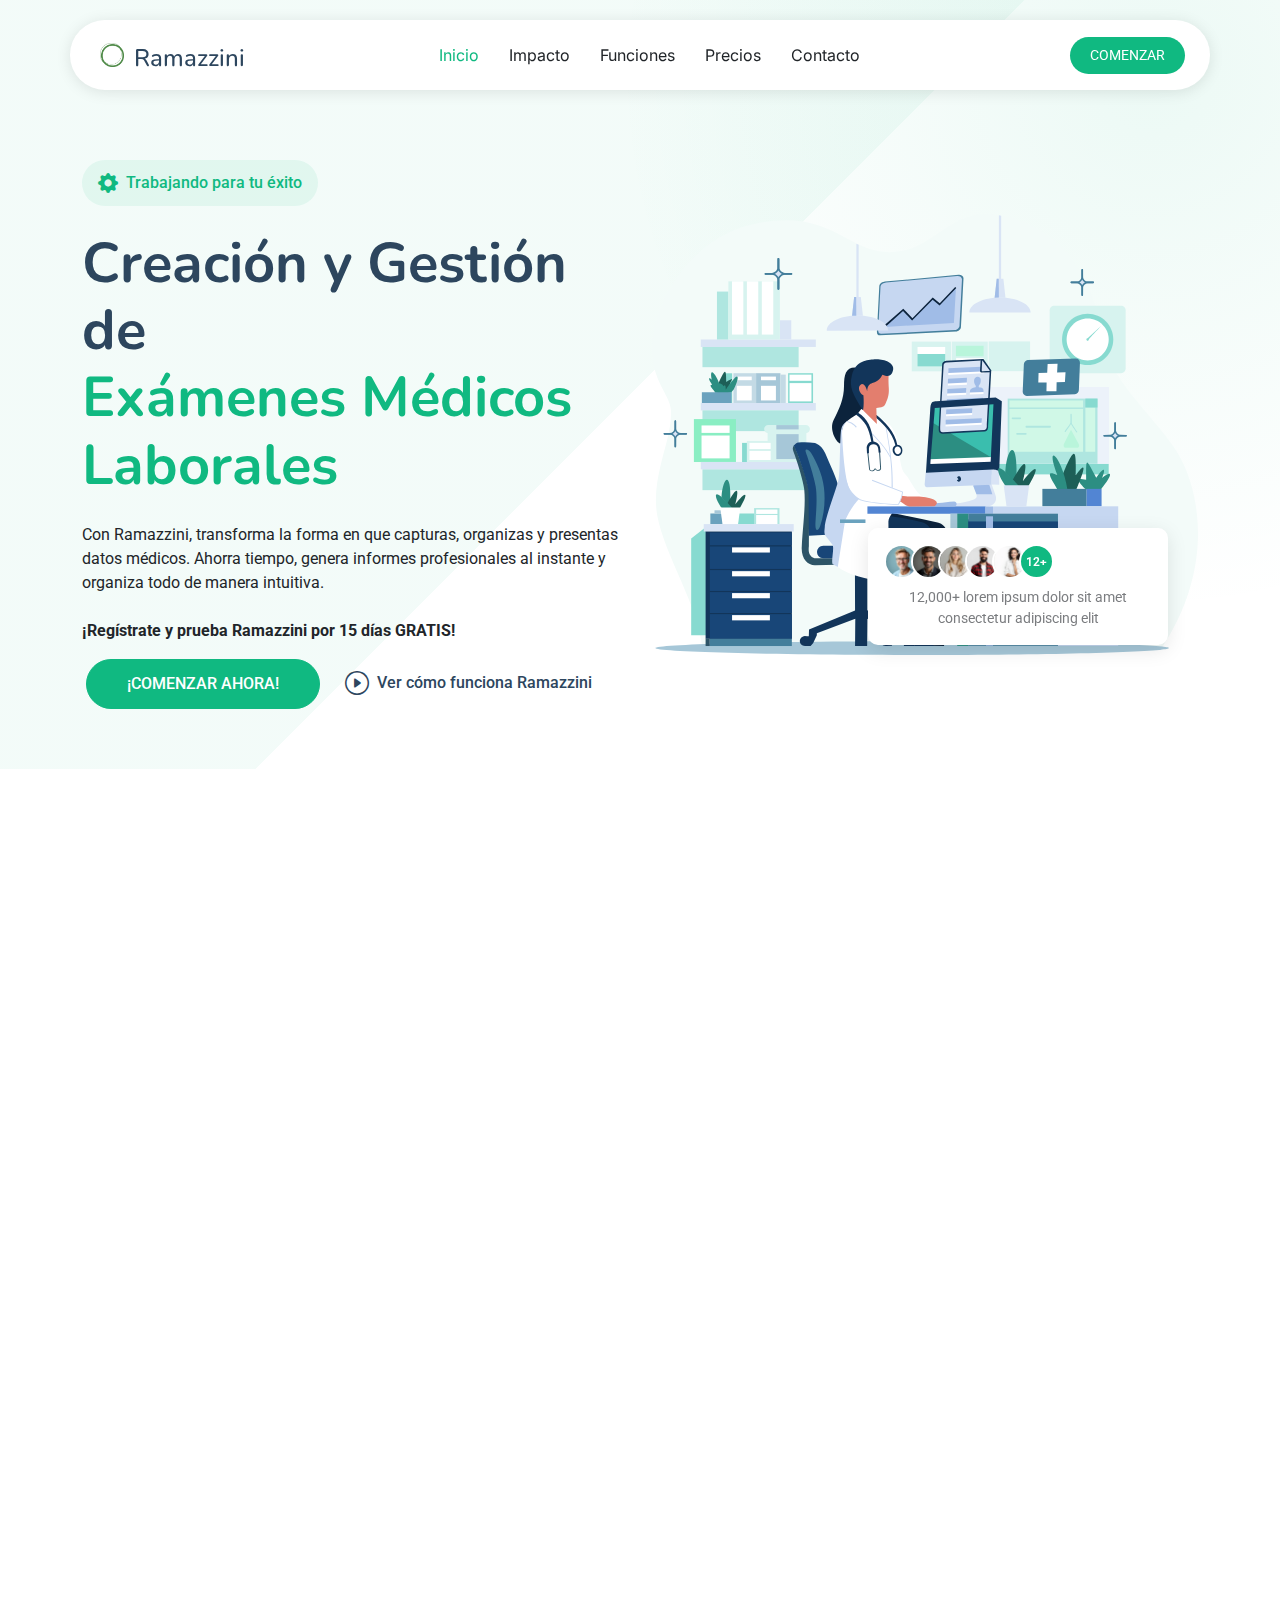
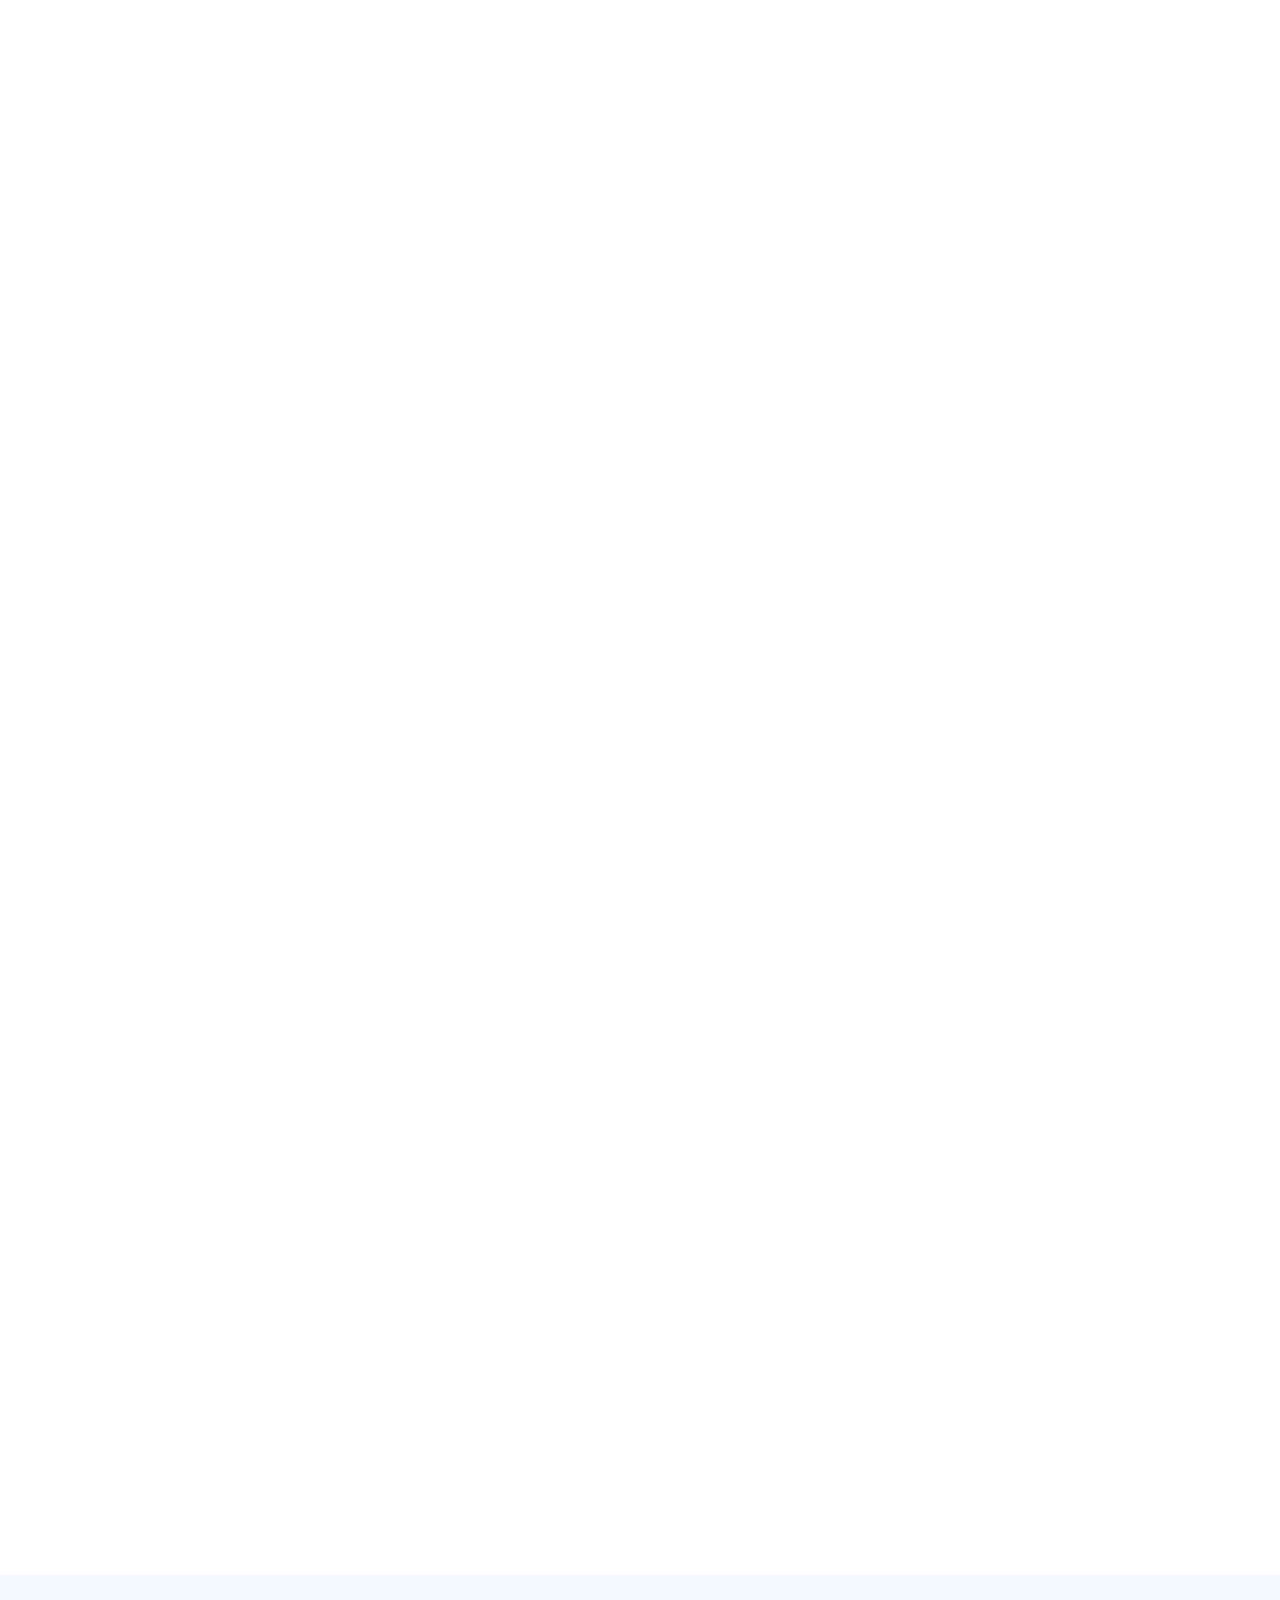
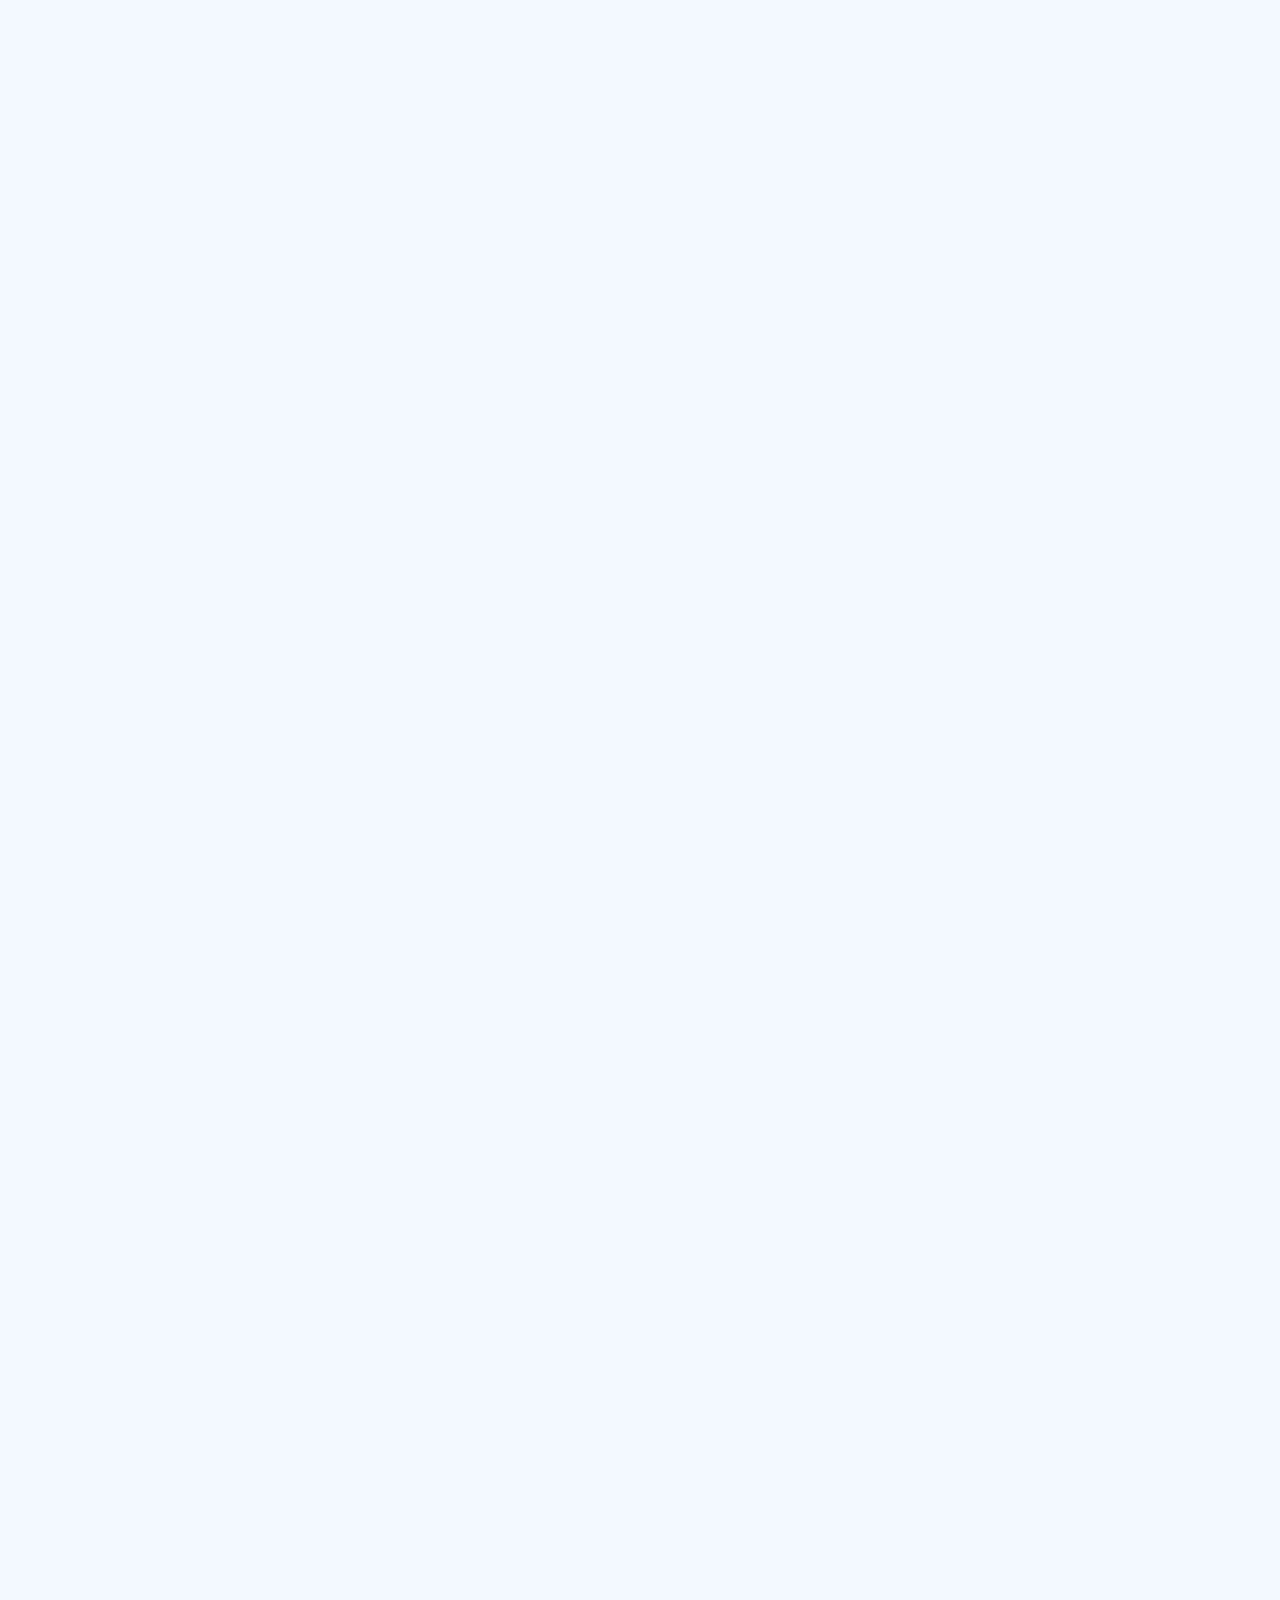
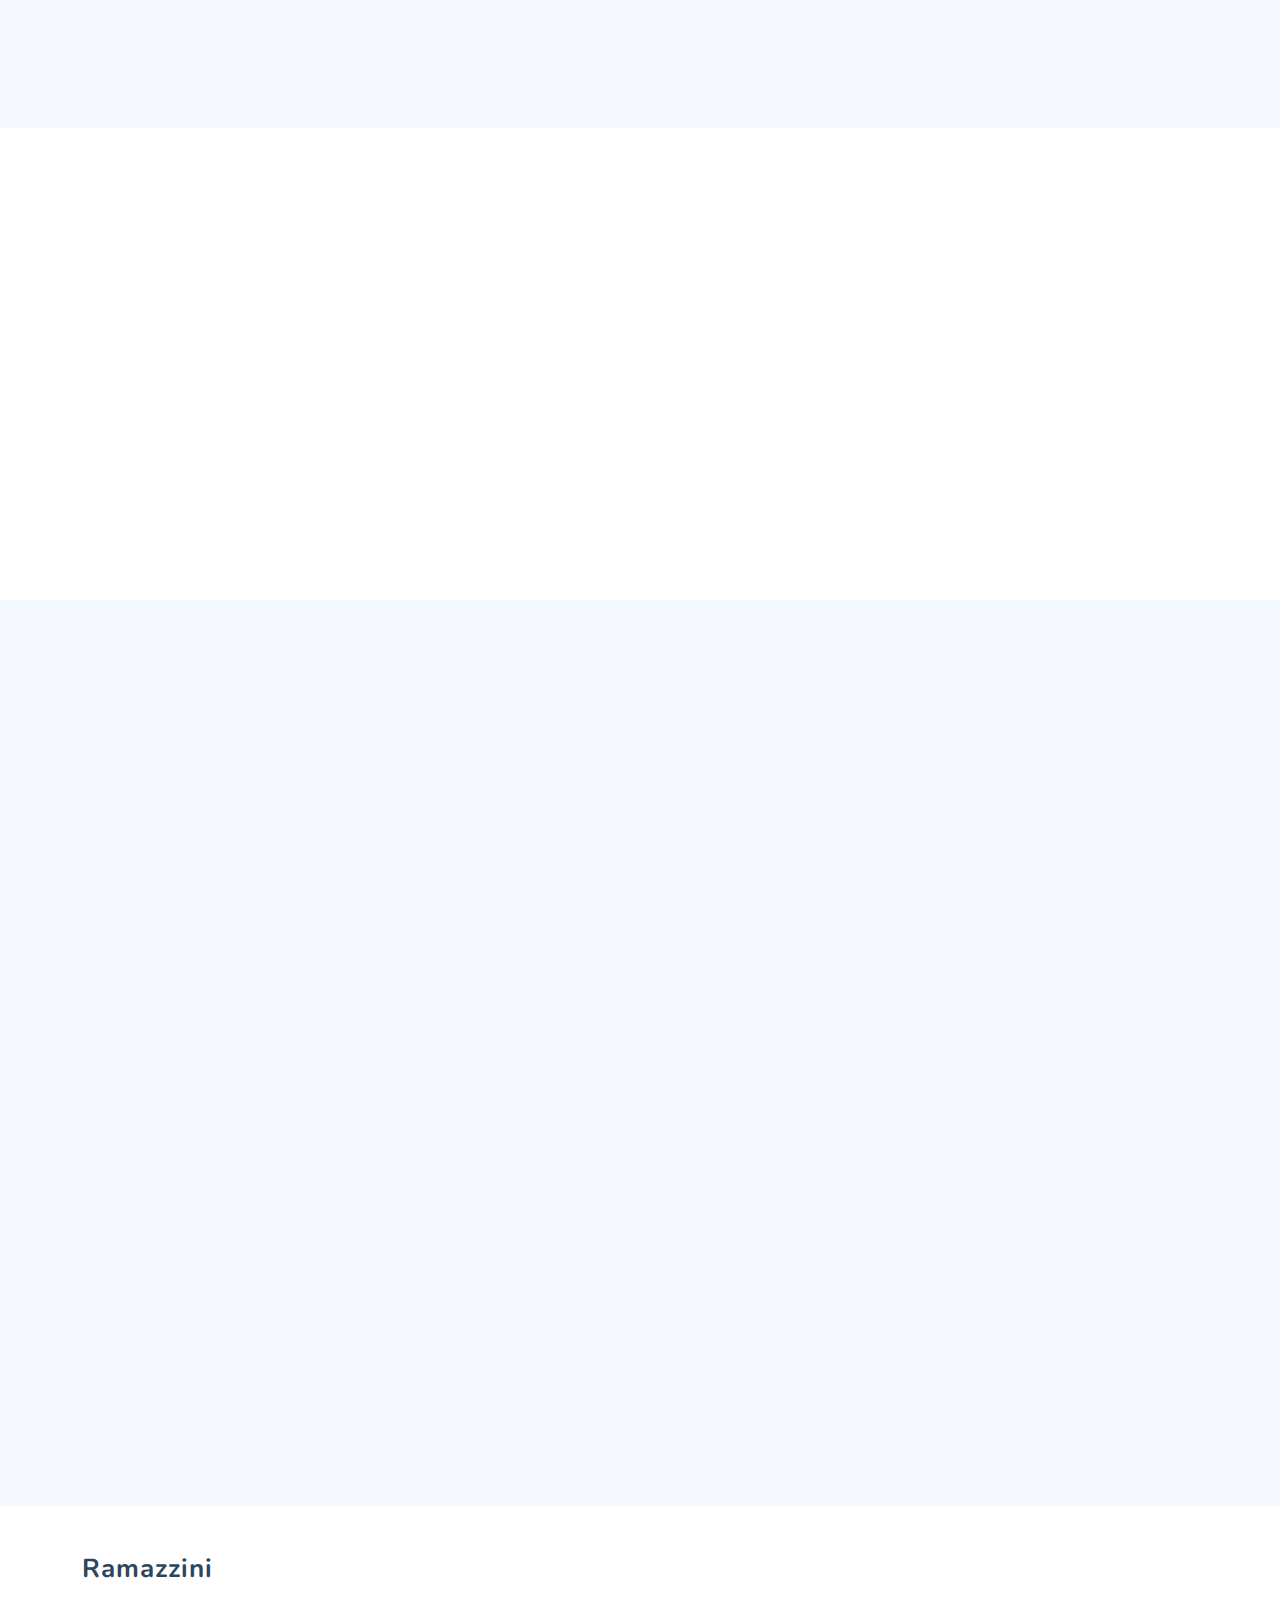
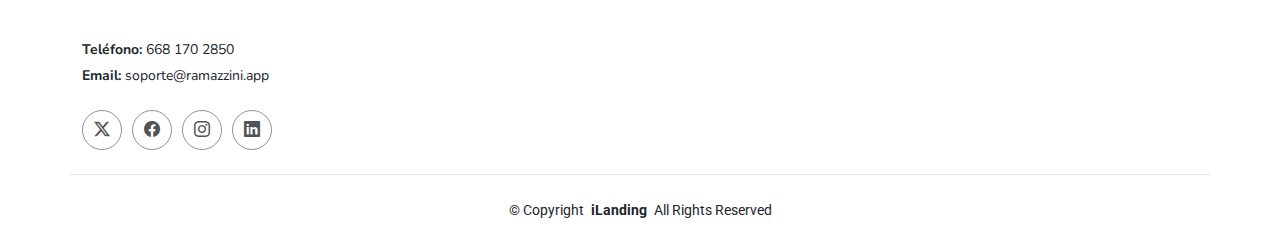
==== index.html @ 3c17d9f5 "Se agrega la cuarta imagen" ====
<!DOCTYPE html>
<html lang="en">

<head>
  <meta charset="utf-8">
  <meta content="width=device-width, initial-scale=1.0" name="viewport">
  <title>Ramazzini - Salud y Trabajo</title>
  <meta name="description" content="">
  <meta name="keywords" content="">

  <!-- Favicons -->
  <link href="assets/img/RamazziniBrand.ico" rel="icon">
  <link href="assets/img/apple-touch-icon.png" rel="apple-touch-icon">

  <!-- Fonts -->
  <link href="https://fonts.googleapis.com" rel="preconnect">
  <link href="https://fonts.gstatic.com" rel="preconnect" crossorigin>
  <link href="https://fonts.googleapis.com/css2?family=Roboto:ital,wght@0,100;0,300;0,400;0,500;0,700;0,900;1,100;1,300;1,400;1,500;1,700;1,900&family=Inter:wght@100;200;300;400;500;600;700;800;900&family=Nunito:ital,wght@0,200;0,300;0,400;0,500;0,600;0,700;0,800;0,900;1,200;1,300;1,400;1,500;1,600;1,700;1,800;1,900&display=swap" rel="stylesheet">

  <!-- Vendor CSS Files -->
  <link href="assets/vendor/bootstrap/css/bootstrap.min.css" rel="stylesheet">
  <link href="assets/vendor/bootstrap-icons/bootstrap-icons.css" rel="stylesheet">
  <link href="assets/vendor/aos/aos.css" rel="stylesheet">
  <link href="assets/vendor/glightbox/css/glightbox.min.css" rel="stylesheet">
  <link href="assets/vendor/swiper/swiper-bundle.min.css" rel="stylesheet">

  <!-- Main CSS File -->
  <link href="assets/css/main.css" rel="stylesheet">

  <!-- =======================================================
  * Template Name: iLanding
  * Template URL: https://bootstrapmade.com/ilanding-bootstrap-landing-page-template/
  * Updated: Nov 12 2024 with Bootstrap v5.3.3
  * Author: BootstrapMade.com
  * License: https://bootstrapmade.com/license/
  ======================================================== -->
</head>

<body class="index-page">

  <header id="header" class="header d-flex align-items-center fixed-top">
    <div class="header-container container-fluid container-xl position-relative d-flex align-items-center justify-content-between">

      <a href="index.html" class="logo d-flex align-items-center me-auto me-xl-0">
        <!-- Uncomment the line below if you also wish to use an image logo -->
        <img src="assets/img/RamazziniBrand.png" alt="Ramazzini Logo" style="width: 1.5rem;">
        <h1 class="sitename" style="margin: 0.4rem 0 0 0.1rem;">Ramazzini</h1>
      </a>

      <nav id="navmenu" class="navmenu">
        <ul>
          <li><a href="#hero" class="active">Inicio</a></li>
          <li><a href="#about">Impacto</a></li>
          <li><a href="#features">Funciones</a></li>
          <!-- <li><a href="#services">Servicios</a></li> -->
          <li><a href="#pricing">Precios</a></li>
          <!-- <li class="dropdown"><a href="#"><span>Dropdown</span> <i class="bi bi-chevron-down toggle-dropdown"></i></a>
            <ul>
              <li><a href="#">Dropdown 1</a></li>
              <li class="dropdown"><a href="#"><span>Deep Dropdown</span> <i class="bi bi-chevron-down toggle-dropdown"></i></a>
                <ul>
                  <li><a href="#">Deep Dropdown 1</a></li>
                  <li><a href="#">Deep Dropdown 2</a></li>
                  <li><a href="#">Deep Dropdown 3</a></li>
                  <li><a href="#">Deep Dropdown 4</a></li>
                  <li><a href="#">Deep Dropdown 5</a></li>
                </ul>
              </li>
              <li><a href="#">Dropdown 2</a></li>
              <li><a href="#">Dropdown 3</a></li>
              <li><a href="#">Dropdown 4</a></li>
            </ul>
          </li> -->
          <li><a href="#contact">Contacto</a></li>
        </ul>
        <i class="mobile-nav-toggle d-xl-none bi bi-list"></i>
      </nav>

      <a class="btn-getstarted" href="https://ramazzini.app">COMENZAR</a> <!-- Agregar /auth/onboarding -->

    </div>
  </header>

  <main class="main">

    <!-- Hero Section -->
    <section id="hero" class="hero section">

      <div class="container" data-aos="fade-up" data-aos-delay="100">

        <div class="row align-items-center">
          <div class="col-lg-6">
            <div class="hero-content" data-aos="fade-up" data-aos-delay="200">
              <div class="company-badge mb-4">
                <i class="bi bi-gear-fill me-2"></i>
                Trabajando para tu éxito
              </div>

              <h1 class="mb-4">
                Creación y Gestión de <br>
                <span class="accent-text">Exámenes Médicos Laborales</span> <br>
              </h1>

              <p class="mb-4 mb-md-4">
                Con Ramazzini, transforma la forma en que capturas, organizas y presentas datos médicos. Ahorra tiempo, genera informes profesionales al instante y organiza todo de manera intuitiva.
              </p>

              <p class="mb-4 mb-md-3">
                <strong>¡Regístrate y prueba Ramazzini por 15 días GRATIS!</strong>
              </p>

              <div class="hero-buttons">
                <a href="https://ramazzini.app" class="btn btn-primary me-0 me-sm-2 mx-1">¡COMENZAR AHORA!</a>
                <a href="https://www.youtube.com/watch?v=Y7f98aduVJ8" class="btn btn-link mt-2 mt-sm-0 glightbox">
                  <i class="bi bi-play-circle me-1"></i>
                  Ver cómo funciona Ramazzini
                </a>
              </div>
            </div>
          </div>

          <div class="col-lg-6">
            <div class="hero-image" data-aos="zoom-out" data-aos-delay="300">
              <img src="assets/img/doctora.svg" alt="Hero Image" class="img-fluid">

              <div class="customers-badge">
                <div class="customer-avatars">
                  <img src="assets/img/avatar-1.webp" alt="Customer 1" class="avatar">
                  <img src="assets/img/avatar-2.webp" alt="Customer 2" class="avatar">
                  <img src="assets/img/avatar-3.webp" alt="Customer 3" class="avatar">
                  <img src="assets/img/avatar-4.webp" alt="Customer 4" class="avatar">
                  <img src="assets/img/avatar-5.webp" alt="Customer 5" class="avatar">
                  <span class="avatar more">12+</span>
                </div>
                <p class="mb-0 mt-2">12,000+ lorem ipsum dolor sit amet consectetur adipiscing elit</p>
              </div>
            </div>
          </div>
        </div>

        <!--
        <div class="row stats-row gy-4 mt-5" data-aos="fade-up" data-aos-delay="500">
          <div class="col-lg-3 col-md-6">
            <div class="stat-item">
              <div class="stat-icon">
                <i class="bi bi-trophy"></i>
              </div>
              <div class="stat-content">
                <h4>3x Won Awards</h4>
                <p class="mb-0">Vestibulum ante ipsum</p>
              </div>
            </div>
          </div>
          <div class="col-lg-3 col-md-6">
            <div class="stat-item">
              <div class="stat-icon">
                <i class="bi bi-briefcase"></i>
              </div>
              <div class="stat-content">
                <h4>6.5k Faucibus</h4>
                <p class="mb-0">Nullam quis ante</p>
              </div>
            </div>
          </div>
          <div class="col-lg-3 col-md-6">
            <div class="stat-item">
              <div class="stat-icon">
                <i class="bi bi-graph-up"></i>
              </div>
              <div class="stat-content">
                <h4>80k Mauris</h4>
                <p class="mb-0">Etiam sit amet orci</p>
              </div>
            </div>
          </div>
          <div class="col-lg-3 col-md-6">
            <div class="stat-item">
              <div class="stat-icon">
                <i class="bi bi-award"></i>
              </div>
              <div class="stat-content">
                <h4>6x Phasellus</h4>
                <p class="mb-0">Vestibulum ante ipsum</p>
              </div>
            </div>
          </div>
        </div>
      -->
      </div>

    </section><!-- /Hero Section -->

    <!-- About Section -->
    <section id="about" class="about section">

      <div class="container" data-aos="fade-up" data-aos-delay="100">

        <div class="row gy-4 align-items-center justify-content-between">

          <div class="col-xl-5" data-aos="fade-up" data-aos-delay="200">
            <span class="about-meta">IMPACTO</span>
            <h2 class="about-title">Mejora tu impacto en la empresa</h2>
            <p class="about-description">Ramazzini está diseñado específicamente para médicos ocupacionales como tú. Te ayudamos a optimizar tu tiempo, mejorar tu organización y ofrecer informes impecables que las empresas valorarán.</p>

            <div class="row feature-list-wrapper">
              <div class="col-md-6">
                <ul class="feature-list">
                  <li><i class="bi bi-check-circle-fill"></i> Digitaliza procesos médicos fácilmente</li>
                  <li><i class="bi bi-check-circle-fill"></i> Ofrece informes médicos claros y profesionales</li>
                  <li><i class="bi bi-check-circle-fill"></i> Organiza expedientes médicos en un solo lugar</li>
                </ul>
              </div>
              <div class="col-md-6">
                <ul class="feature-list">
                  <li><i class="bi bi-check-circle-fill"></i> Ahorra tiempo en tareas administrativas</li>
                  <li><i class="bi bi-check-circle-fill"></i> Mejora la precisión y confianza en tu trabajo</li>
                  <li><i class="bi bi-check-circle-fill"></i> Destácate como un aliado escencial para las empresas</li>
                </ul>
              </div>
            </div>

            <div class="info-wrapper">
              <div class="row gy-4">
                <div class="col-lg-5">
                  <div class="profile d-flex align-items-center gap-3">
                    <img src="assets/img/avatar-1.webp" alt="CEO Profile" class="profile-image">
                    <div>
                      <h4 class="profile-name">Edgar Coronel</h4>
                      <p class="profile-position">Desarrollador</p>
                    </div>
                  </div>
                </div>
                <div class="col-lg-7">
                  <div class="contact-info d-flex align-items-center gap-2">
                    <i class="bi bi-telephone-fill"></i>
                    <div>
                      <p class="contact-label">Comunícate</p>
                      <p class="contact-number">668 170 2850</p>
                    </div>
                  </div>
                </div>
              </div>
            </div>
          </div>

          <div class="col-xl-6" data-aos="fade-up" data-aos-delay="300">
            <div class="image-wrapper">
              <div class="images position-relative" data-aos="zoom-out" data-aos-delay="400">
                <img src="assets/img/doctor-tecleando.png" alt="doctor-tecleando" class="img-fluid main-image rounded-4">
                <img src="assets/img/mujer-cubrebocas.webp" alt="mujer-cubrebocas" class="img-fluid small-image rounded-4">
              </div>
              <div class="experience-badge floating">
                <h3>2000+ <span>Trabajadores</span></h3>
                <p>gestionados con Ramazzini en 2024</p>
              </div>
            </div>
          </div>
        </div>

      </div>

    </section><!-- /About Section -->

    <!-- Features Section -->
    <section id="features" class="features section">

      <!-- Section Title -->
      <div class="container section-title" data-aos="fade-up">
        <h2>Funciones</h2>
        <p>Todo lo que necesitas para agilizar y profesionalizar la gestión de informes médicos</p>
      </div><!-- End Section Title -->

      <div class="container">

        <div class="d-flex justify-content-center">

          <ul class="nav nav-tabs" data-aos="fade-up" data-aos-delay="100">

            <li class="nav-item">
              <a class="nav-link active show" data-bs-toggle="tab" data-bs-target="#features-tab-1">
                <h4>Captura</h4>
              </a>
            </li><!-- End tab nav item -->

            <li class="nav-item">
              <a class="nav-link" data-bs-toggle="tab" data-bs-target="#features-tab-2">
                <h4>Organización</h4>
              </a><!-- End tab nav item -->

            </li>
            <li class="nav-item">
              <a class="nav-link" data-bs-toggle="tab" data-bs-target="#features-tab-3">
                <h4>Informes</h4>
              </a>
            </li><!-- End tab nav item -->

            </li>
            <li class="nav-item">
              <a class="nav-link" data-bs-toggle="tab" data-bs-target="#features-tab-4">
                <h4>Estadísticas</h4>
              </a>
            </li><!-- End tab nav item -->

          </ul>

        </div>

        <div class="tab-content" data-aos="fade-up" data-aos-delay="200">

          <div class="tab-pane fade active show" id="features-tab-1">
            <div class="row">
              <div class="col-lg-6 order-2 order-lg-1 mt-3 mt-lg-0 d-flex flex-column justify-content-center">
                <h3>Automatiza y asegura datos precisos</h3>
                <p class="fst-italic">
                  Transforma tus evaluaciones médicas con formularios inteligentes que se adaptan a tus necesidades, guiándote paso a paso y procesando información en tiempo real para garantizar precisión y eficiencia en cada registro.
                </p>
                <ul>
                  <li><i class="bi bi-check2-all"></i> <span>Formularios progresivos e inteligentes que calculan y clasifican indicadores clave.</span></li>
                  <li><i class="bi bi-check2-all"></i> <span>Construcción automatizada de campos clave basada en datos recopilados previamente.</span></li>
                  <li><i class="bi bi-check2-all"></i> <span>Sugerencias y guías contextuales para redactar conclusiones médicas claras y profesionales.</span></li>
                  <li><i class="bi bi-check2-all"></i> <span>Reducción de errores y omisiones en la captura de datos.</span></li>
                  <li><i class="bi bi-check2-all"></i> <span>Optimización del tiempo en el registro de información médica.</span></li>
                </ul>
              </div>
              <div class="col-lg-6 order-1 order-lg-2 text-center">
                <img src="assets/img/captura.svg" alt="" class="img-fluid" style="max-width: 500px;">
              </div>
            </div>
          </div><!-- End tab content item -->

          <div class="tab-pane fade" id="features-tab-2">
            <div class="row">
              <div class="col-lg-6 order-2 order-lg-1 mt-3 mt-lg-0 d-flex flex-column justify-content-center">
                <h3>Encuentra todo cuando lo necesites</h3>
                <p class="fst-italic">
                  Simplifica la administración de documentos con un sistema diseñado para mantener todo en orden. Organiza y estructura los expedientes médicos por empresa, centro de trabajo, trabajador y año, todo en un solo lugar.
                </p>
                <ul>
                  <li><i class="bi bi-check2-all"></i> <span>Mantén todos tus documentos organizados y accesibles con una estructura clara.</span></li>
                  <li><i class="bi bi-check2-all"></i> <span>Ahorra tiempo importando trabajadores desde archivos Excel de forma rápida y sencilla.</span></li>
                  <li><i class="bi bi-check2-all"></i> <span>Agrupa automáticamente documentos por año en cada expediente para una mayor precisión.</span></li>
                  <li><i class="bi bi-check2-all"></i> <span>Incorpora documentos externos al expediente médico sin complicaciones.</span></li>
                  <li><i class="bi bi-check2-all"></i> <span>Disfruta de una navegación intuitiva que te permite localizar archivos en segundos.</span></li>
                </ul>
              </div>
              <div class="col-lg-6 order-1 order-lg-2 text-center">
                <img src="assets/img/organizacion.svg" alt="" class="img-fluid" style="max-width: 500px; margin-top: 50px;">
              </div>
            </div>
          </div><!-- End tab content item -->

          <div class="tab-pane fade" id="features-tab-3">
            <div class="row">
              <div class="col-lg-6 order-2 order-lg-1 mt-3 mt-lg-0 d-flex flex-column justify-content-center">
                <h3>Crea informes médicos en segundos</h3>
                <p class="fst-italic">
                  Genera informes en PDF personalizables con datos médicos precisos y tu información profesional. Combina, edita y previsualiza documentos con facilidad, todo al instante.
                </p>
                <ul>
                  <li><i class="bi bi-check2-all"></i> <span>Crea informes personalizados automáticamente, incluyendo logotipos y pies de página.</span></li>
                  <li><i class="bi bi-check2-all"></i> <span>Combina múltiples documentos en un solo archivo.</span></li>
                  <li><i class="bi bi-check2-all"></i> <span>Previsualiza y edita los informes rápidamente antes de descargarlos.</span></li>
                  <li><i class="bi bi-check2-all"></i> <span>Descarga de informes listos para entregar o compartir.</span></li>
                </ul>
              </div>
              <div class="col-lg-6 order-1 order-lg-2 text-center">
                <img src="assets/img/informes.svg" alt="" class="img-fluid" style="max-width: 500px;">
              </div>
            </div>
          </div><!-- End tab content item -->

          <div class="tab-pane fade" id="features-tab-4">
            <div class="row">
              <div class="col-lg-6 order-2 order-lg-1 mt-3 mt-lg-0 d-flex flex-column justify-content-center">
                <h3>Convierte datos en decisiones estratégicas</h3>
                <p class="fst-italic">
                  Obtén visibilidad sobre los hallazgos médicos con herramientas que transforman datos en gráficos y tablas sencillas. Identifica grupos de riesgo, realiza seguimientos detallados y utiliza estos insights para impulsar la salud laboral estratégicamente.
                </p>
                <ul>
                  <li><i class="bi bi-check2-all"></i> <span>Filtrado avanzado para identificar grupos de riesgo específicos.</span></li>
                  <li><i class="bi bi-check2-all"></i> <span>Generación de gráficos y tablas claras para análisis inmediato.</span></li>
                  <li><i class="bi bi-check2-all"></i> <span>Creación de informes profesionales para presentar hallazgos de manera efectiva.</span></li>
                </ul>
              </div>
              <div class="col-lg-6 order-1 order-lg-2 text-center">
                <img src="assets/img/estadisticas.svg" alt="" class="img-fluid" style="max-width: 500px;">
              </div>
            </div>
          </div><!-- End tab content item -->

        </div>

      </div>

    </section><!-- /Features Section -->

    <!-- Features Cards Section -->
    <section id="features-cards" class="features-cards section">

      <div class="container">

        <div class="row gy-4">

          <div class="col-xl-3 col-md-6" data-aos="zoom-in" data-aos-delay="100">
            <div class="feature-box orange">
              <i class="bi bi-award"></i>
              <h4>Captura dinámica</h4>
              <p>Recopila datos médicos con precisión mediante formularios que procesan la información en tiempo real</p>
            </div>
          </div><!-- End Feature Borx-->

          <div class="col-xl-3 col-md-6" data-aos="zoom-in" data-aos-delay="200">
            <div class="feature-box blue">
              <i class="bi bi-patch-check"></i>
              <h4>Organización Inteligente</h4>
              <p>Gestiona y encuentra documentos médicos con estructura clara y navegación intuitiva</p>
            </div>
          </div><!-- End Feature Borx-->

          <div class="col-xl-3 col-md-6" data-aos="zoom-in" data-aos-delay="300">
            <div class="feature-box green">
              <i class="bi bi-sunrise"></i>
              <h4>Informes Personalizables</h4>
              <p>Crea informes PDF personalizados y profesionales en segundos</p>
            </div>
          </div><!-- End Feature Borx-->

          <div class="col-xl-3 col-md-6" data-aos="zoom-in" data-aos-delay="400">
            <div class="feature-box red">
              <i class="bi bi-shield-check"></i>
              <h4>Estadísticas claras</h4>
              <p>Transforma datos médicos en gráficos e informes estratégicos</p>
            </div>
          </div><!-- End Feature Borx-->

        </div>

      </div>

    </section><!-- /Features Cards Section -->

    <!-- Features 2 Section -->
    <!-- <section id="features-2" class="features-2 section">

      <div class="container" data-aos="fade-up" data-aos-delay="100">

        <div class="row align-items-center">

          <div class="col-lg-4">

            <div class="feature-item text-end mb-5" data-aos="fade-right" data-aos-delay="200">
              <div class="d-flex align-items-center justify-content-end gap-4">
                <div class="feature-content">
                  <h3>Use On Any Device</h3>
                  <p>Vestibulum ante ipsum primis in faucibus orci luctus et ultrices posuere cubilia Curae; In ac dui quis mi consectetuer lacinia.</p>
                </div>
                <div class="feature-icon flex-shrink-0">
                  <i class="bi bi-display"></i>
                </div>
              </div>
            </div>

            <div class="feature-item text-end mb-5" data-aos="fade-right" data-aos-delay="300">
              <div class="d-flex align-items-center justify-content-end gap-4">
                <div class="feature-content">
                  <h3>Feather Icons</h3>
                  <p>Phasellus ullamcorper ipsum rutrum nunc nunc nonummy metus vestibulum volutpat sapien arcu sed augue aliquam erat volutpat.</p>
                </div>
                <div class="feature-icon flex-shrink-0">
                  <i class="bi bi-feather"></i>
                </div>
              </div>
            </div>

            <div class="feature-item text-end" data-aos="fade-right" data-aos-delay="400">
              <div class="d-flex align-items-center justify-content-end gap-4">
                <div class="feature-content">
                  <h3>Retina Ready</h3>
                  <p>Aenean tellus metus bibendum sed posuere ac mattis non nunc vestibulum fringilla purus sit amet fermentum aenean commodo.</p>
                </div>
                <div class="feature-icon flex-shrink-0">
                  <i class="bi bi-eye"></i>
                </div>
              </div>
            </div>

          </div>

          <div class="col-lg-4" data-aos="zoom-in" data-aos-delay="200">
            <div class="phone-mockup text-center">
              <img src="assets/img/phone-app-screen.webp" alt="Phone Mockup" class="img-fluid">
            </div>
          </div>

          <div class="col-lg-4">

            <div class="feature-item mb-5" data-aos="fade-left" data-aos-delay="200">
              <div class="d-flex align-items-center gap-4">
                <div class="feature-icon flex-shrink-0">
                  <i class="bi bi-code-square"></i>
                </div>
                <div class="feature-content">
                  <h3>W3c Valid Code</h3>
                  <p>Donec vitae sapien ut libero venenatis faucibus nullam quis ante etiam sit amet orci eget eros faucibus tincidunt.</p>
                </div>
              </div>
            </div>

            <div class="feature-item mb-5" data-aos="fade-left" data-aos-delay="300">
              <div class="d-flex align-items-center gap-4">
                <div class="feature-icon flex-shrink-0">
                  <i class="bi bi-phone"></i>
                </div>
                <div class="feature-content">
                  <h3>Fully Responsive</h3>
                  <p>Maecenas tempus tellus eget condimentum rhoncus sem quam semper libero sit amet adipiscing sem neque sed ipsum.</p>
                </div>
              </div>
            </div>

            <div class="feature-item" data-aos="fade-left" data-aos-delay="400">
              <div class="d-flex align-items-center gap-4">
                <div class="feature-icon flex-shrink-0">
                  <i class="bi bi-browser-chrome"></i>
                </div>
                <div class="feature-content">
                  <h3>Browser Compatibility</h3>
                  <p>Nullam dictum felis eu pede mollis pretium integer tincidunt cras dapibus vivamus elementum semper nisi aenean vulputate.</p>
                </div>
              </div>
            </div>

          </div>
        </div>

      </div>

    </section> -->
    
    <!-- Call To Action Section -->
    <section id="call-to-action" class="call-to-action section">

      <div class="container" data-aos="fade-up" data-aos-delay="100">

        <div class="row content justify-content-center align-items-center position-relative">
          <div class="col-lg-8 mx-auto text-center">
            <h2 class="display-4 mb-4">Regístrate, es muy fácil</h2>
            <h5 class="mb-4">Crea tu cuenta en segundos y descubre lo fácil que es gestionar tu práctica.</h5>
            <a href="https://ramazzini.app" class="btn btn-cta">¡Comienza ahora tu prueba GRATIS!</a>
          </div>

          <!-- Abstract Background Elements -->
          <div class="shape shape-1">
            <svg viewBox="0 0 200 200" xmlns="http://www.w3.org/2000/svg">
              <path d="M47.1,-57.1C59.9,-45.6,68.5,-28.9,71.4,-10.9C74.2,7.1,71.3,26.3,61.5,41.1C51.7,55.9,35,66.2,16.9,69.2C-1.3,72.2,-21,67.8,-36.9,57.9C-52.8,48,-64.9,32.6,-69.1,15.1C-73.3,-2.4,-69.5,-22,-59.4,-37.1C-49.3,-52.2,-32.8,-62.9,-15.7,-64.9C1.5,-67,34.3,-68.5,47.1,-57.1Z" transform="translate(100 100)"></path>
            </svg>
          </div>

          <div class="shape shape-2">
            <svg viewBox="0 0 200 200" xmlns="http://www.w3.org/2000/svg">
              <path d="M41.3,-49.1C54.4,-39.3,66.6,-27.2,71.1,-12.1C75.6,3,72.4,20.9,63.3,34.4C54.2,47.9,39.2,56.9,23.2,62.3C7.1,67.7,-10,69.4,-24.8,64.1C-39.7,58.8,-52.3,46.5,-60.1,31.5C-67.9,16.4,-70.9,-1.4,-66.3,-16.6C-61.8,-31.8,-49.7,-44.3,-36.3,-54C-22.9,-63.7,-8.2,-70.6,3.6,-75.1C15.4,-79.6,28.2,-58.9,41.3,-49.1Z" transform="translate(100 100)"></path>
            </svg>
          </div>

          <!-- Dot Pattern Groups -->
          <div class="dots dots-1">
            <svg viewBox="0 0 100 100" xmlns="http://www.w3.org/2000/svg">
              <pattern id="dot-pattern" x="0" y="0" width="20" height="20" patternUnits="userSpaceOnUse">
                <circle cx="2" cy="2" r="2" fill="currentColor"></circle>
              </pattern>
              <rect width="100" height="100" fill="url(#dot-pattern)"></rect>
            </svg>
          </div>

          <div class="dots dots-2">
            <svg viewBox="0 0 100 100" xmlns="http://www.w3.org/2000/svg">
              <pattern id="dot-pattern-2" x="0" y="0" width="20" height="20" patternUnits="userSpaceOnUse">
                <circle cx="2" cy="2" r="2" fill="currentColor"></circle>
              </pattern>
              <rect width="100" height="100" fill="url(#dot-pattern-2)"></rect>
            </svg>
          </div>

          <div class="shape shape-3">
            <svg viewBox="0 0 200 200" xmlns="http://www.w3.org/2000/svg">
              <path d="M43.3,-57.1C57.4,-46.5,71.1,-32.6,75.3,-16.2C79.5,0.2,74.2,19.1,65.1,35.3C56,51.5,43.1,65,27.4,71.7C11.7,78.4,-6.8,78.3,-23.9,72.4C-41,66.5,-56.7,54.8,-65.4,39.2C-74.1,23.6,-75.8,4,-71.7,-13.2C-67.6,-30.4,-57.7,-45.2,-44.3,-56.1C-30.9,-67,-15.5,-74,0.7,-74.9C16.8,-75.8,33.7,-70.7,43.3,-57.1Z" transform="translate(100 100)"></path>
            </svg>
          </div>
        </div>

      </div>

    </section><!-- /Call To Action Section -->

    <!-- Clients Section 
    <section id="clients" class="clients section">

      <div class="container" data-aos="fade-up" data-aos-delay="100">

        <div class="swiper init-swiper">
          <script type="application/json" class="swiper-config">
            {
              "loop": true,
              "speed": 600,
              "autoplay": {
                "delay": 5000
              },
              "slidesPerView": "auto",
              "pagination": {
                "el": ".swiper-pagination",
                "type": "bullets",
                "clickable": true
              },
              "breakpoints": {
                "320": {
                  "slidesPerView": 2,
                  "spaceBetween": 40
                },
                "480": {
                  "slidesPerView": 3,
                  "spaceBetween": 60
                },
                "640": {
                  "slidesPerView": 4,
                  "spaceBetween": 80
                },
                "992": {
                  "slidesPerView": 6,
                  "spaceBetween": 120
                }
              }
            }
          </script>
          <div class="swiper-wrapper align-items-center">
            <div class="swiper-slide"><img src="assets/img/clients/client-1.png" class="img-fluid" alt=""></div>
            <div class="swiper-slide"><img src="assets/img/clients/client-2.png" class="img-fluid" alt=""></div>
            <div class="swiper-slide"><img src="assets/img/clients/client-3.png" class="img-fluid" alt=""></div>
            <div class="swiper-slide"><img src="assets/img/clients/client-4.png" class="img-fluid" alt=""></div>
            <div class="swiper-slide"><img src="assets/img/clients/client-5.png" class="img-fluid" alt=""></div>
            <div class="swiper-slide"><img src="assets/img/clients/client-6.png" class="img-fluid" alt=""></div>
            <div class="swiper-slide"><img src="assets/img/clients/client-7.png" class="img-fluid" alt=""></div>
            <div class="swiper-slide"><img src="assets/img/clients/client-8.png" class="img-fluid" alt=""></div>
          </div>
          <div class="swiper-pagination"></div>
        </div>

      </div>

    </section> Clients Section --> 

    <!-- Testimonials Section 
    <section id="testimonials" class="testimonials section light-background">

      <div class="container section-title" data-aos="fade-up">
        <h2>Testimonials</h2>
        <p>Necessitatibus eius consequatur ex aliquid fuga eum quidem sint consectetur velit</p>
      </div>

      <div class="container">

        <div class="row g-5">

          <div class="col-lg-6" data-aos="fade-up" data-aos-delay="100">
            <div class="testimonial-item">
              <img src="assets/img/testimonials/testimonials-1.jpg" class="testimonial-img" alt="">
              <h3>Saul Goodman</h3>
              <h4>Ceo &amp; Founder</h4>
              <div class="stars">
                <i class="bi bi-star-fill"></i><i class="bi bi-star-fill"></i><i class="bi bi-star-fill"></i><i class="bi bi-star-fill"></i><i class="bi bi-star-fill"></i>
              </div>
              <p>
                <i class="bi bi-quote quote-icon-left"></i>
                <span>Proin iaculis purus consequat sem cure digni ssim donec porttitora entum suscipit rhoncus. Accusantium quam, ultricies eget id, aliquam eget nibh et. Maecen aliquam, risus at semper.</span>
                <i class="bi bi-quote quote-icon-right"></i>
              </p>
            </div>
          </div>

          <div class="col-lg-6" data-aos="fade-up" data-aos-delay="200">
            <div class="testimonial-item">
              <img src="assets/img/testimonials/testimonials-2.jpg" class="testimonial-img" alt="">
              <h3>Sara Wilsson</h3>
              <h4>Designer</h4>
              <div class="stars">
                <i class="bi bi-star-fill"></i><i class="bi bi-star-fill"></i><i class="bi bi-star-fill"></i><i class="bi bi-star-fill"></i><i class="bi bi-star-fill"></i>
              </div>
              <p>
                <i class="bi bi-quote quote-icon-left"></i>
                <span>Export tempor illum tamen malis malis eram quae irure esse labore quem cillum quid cillum eram malis quorum velit fore eram velit sunt aliqua noster fugiat irure amet legam anim culpa.</span>
                <i class="bi bi-quote quote-icon-right"></i>
              </p>
            </div>
          </div>

          <div class="col-lg-6" data-aos="fade-up" data-aos-delay="300">
            <div class="testimonial-item">
              <img src="assets/img/testimonials/testimonials-3.jpg" class="testimonial-img" alt="">
              <h3>Jena Karlis</h3>
              <h4>Store Owner</h4>
              <div class="stars">
                <i class="bi bi-star-fill"></i><i class="bi bi-star-fill"></i><i class="bi bi-star-fill"></i><i class="bi bi-star-fill"></i><i class="bi bi-star-fill"></i>
              </div>
              <p>
                <i class="bi bi-quote quote-icon-left"></i>
                <span>Enim nisi quem export duis labore cillum quae magna enim sint quorum nulla quem veniam duis minim tempor labore quem eram duis noster aute amet eram fore quis sint minim.</span>
                <i class="bi bi-quote quote-icon-right"></i>
              </p>
            </div>
          </div>

          <div class="col-lg-6" data-aos="fade-up" data-aos-delay="400">
            <div class="testimonial-item">
              <img src="assets/img/testimonials/testimonials-4.jpg" class="testimonial-img" alt="">
              <h3>Matt Brandon</h3>
              <h4>Freelancer</h4>
              <div class="stars">
                <i class="bi bi-star-fill"></i><i class="bi bi-star-fill"></i><i class="bi bi-star-fill"></i><i class="bi bi-star-fill"></i><i class="bi bi-star-fill"></i>
              </div>
              <p>
                <i class="bi bi-quote quote-icon-left"></i>
                <span>Fugiat enim eram quae cillum dolore dolor amet nulla culpa multos export minim fugiat minim velit minim dolor enim duis veniam ipsum anim magna sunt elit fore quem dolore labore illum veniam.</span>
                <i class="bi bi-quote quote-icon-right"></i>
              </p>
            </div>
          </div>

        </div>

      </div>

    </section> /Testimonials Section -->

    <!-- Stats Section 
    <section id="stats" class="stats section">

      <div class="container" data-aos="fade-up" data-aos-delay="100">

        <div class="row gy-4">

          <div class="col-lg-3 col-md-6">
            <div class="stats-item text-center w-100 h-100">
              <span data-purecounter-start="0" data-purecounter-end="232" data-purecounter-duration="1" class="purecounter"></span>
              <p>Clients</p>
            </div>
          </div>

          <div class="col-lg-3 col-md-6">
            <div class="stats-item text-center w-100 h-100">
              <span data-purecounter-start="0" data-purecounter-end="521" data-purecounter-duration="1" class="purecounter"></span>
              <p>Projects</p>
            </div>
          </div>

          <div class="col-lg-3 col-md-6">
            <div class="stats-item text-center w-100 h-100">
              <span data-purecounter-start="0" data-purecounter-end="1453" data-purecounter-duration="1" class="purecounter"></span>
              <p>Hours Of Support</p>
            </div>
          </div>

          <div class="col-lg-3 col-md-6">
            <div class="stats-item text-center w-100 h-100">
              <span data-purecounter-start="0" data-purecounter-end="32" data-purecounter-duration="1" class="purecounter"></span>
              <p>Workers</p>
            </div>
          </div>

        </div>

      </div>

    </section> /Stats Section -->

    <!-- Services Section 
    <section id="services" class="services section light-background">

      <div class="container section-title" data-aos="fade-up">
        <h2>Servicios</h2>
        <p>Con el uso de Ramazzini puedes esperar los siguientes beneficios</p>
      </div>

      <div class="container" data-aos="fade-up" data-aos-delay="100">

        <div class="row g-4">

          <div class="col-lg-6" data-aos="fade-up" data-aos-delay="100">
            <div class="service-card d-flex">
              <div class="icon flex-shrink-0">
                <i class="bi bi-activity"></i>
              </div>
              <div>
                <h3>Nesciunt Mete</h3>
                <p>Provident nihil minus qui consequatur non omnis maiores. Eos accusantium minus dolores iure perferendis tempore et consequatur.</p>
                <a href="service-details.html" class="read-more">Read More <i class="bi bi-arrow-right"></i></a>
              </div>
            </div>
          </div>

          <div class="col-lg-6" data-aos="fade-up" data-aos-delay="200">
            <div class="service-card d-flex">
              <div class="icon flex-shrink-0">
                <i class="bi bi-diagram-3"></i>
              </div>
              <div>
                <h3>Eosle Commodi</h3>
                <p>Ut autem aut autem non a. Sint sint sit facilis nam iusto sint. Libero corrupti neque eum hic non ut nesciunt dolorem.</p>
                <a href="service-details.html" class="read-more">Read More <i class="bi bi-arrow-right"></i></a>
              </div>
            </div>
          </div>

          <div class="col-lg-6" data-aos="fade-up" data-aos-delay="300">
            <div class="service-card d-flex">
              <div class="icon flex-shrink-0">
                <i class="bi bi-easel"></i>
              </div>
              <div>
                <h3>Ledo Markt</h3>
                <p>Ut excepturi voluptatem nisi sed. Quidem fuga consequatur. Minus ea aut. Vel qui id voluptas adipisci eos earum corrupti.</p>
                <a href="service-details.html" class="read-more">Read More <i class="bi bi-arrow-right"></i></a>
              </div>
            </div>
          </div>

          <div class="col-lg-6" data-aos="fade-up" data-aos-delay="400">
            <div class="service-card d-flex">
              <div class="icon flex-shrink-0">
                <i class="bi bi-clipboard-data"></i>
              </div>
              <div>
                <h3>Asperiores Commodit</h3>
                <p>Non et temporibus minus omnis sed dolor esse consequatur. Cupiditate sed error ea fuga sit provident adipisci neque.</p>
                <a href="service-details.html" class="read-more">Read More <i class="bi bi-arrow-right"></i></a>
              </div>
            </div>
          </div>

        </div>

      </div>

    </section> /Services Section 
    -->

    <!-- Pricing Section -->
    <section id="pricing" class="pricing section light-background">

      <!-- Section Title -->
      <div class="container section-title" data-aos="fade-up">
        <h2>Planes y Precios</h2>
        <p>Sin compromisos. Todos nuestros paquetes pueden ser cancelados en cualquier momento.</p>
      </div><!-- End Section Title --> 

      <div class="container" data-aos="fade-up" data-aos-delay="100">

        <div class="row g-4 justify-content-center">

          <!-- Basic Plan -->
          <div class="col-lg-4" data-aos="fade-up" data-aos-delay="100">
            <div class="pricing-card">
              <h3>Plan Individual</h3>
              <div class="price">
                <span class="currency">$</span>
                <span class="amount">399</span>
                <span class="period">MXN / MENSUAL + IVA</span>
              </div>
              <h4>Perfecto para empezar a digitalizar tu práctica.</h4>
              <!-- <p class="description">Ideal para médicos ocupacionales que están comenzando a digitalizar su práctica. Ofrece las herramientas esenciales para capturar datos médicos y generar informes profesionales.</p> -->

              <h4>Incluye:</h4>
              <ul class="features-list">
                <li>
                  <i class="bi bi-check-circle-fill"></i>
                  Gestión de hasta 10 empresas.
                </li>
                <li>
                  <i class="bi bi-check-circle-fill"></i>
                  Formularios dinámicos para captura de datos.
                </li>
                <li>
                  <i class="bi bi-check-circle-fill"></i>
                  Integración de documentos externos a los expedientes.
                </li>
                <li>
                  <i class="bi bi-check-circle-fill"></i>
                  Generación de informes médicos en PDF.
                </li>
                <!-- <li>
                  <i class="bi bi-check-circle-fill"></i>
                  Registro de hasta 50 trabajadores mensuales.
                </li> -->
                <li>
                  <i class="bi bi-check-circle-fill"></i>
                  Soporte básico por correo electrónico.
                </li>
              </ul>

              <a href="https://ramazzini.app" class="btn btn-primary">
                Iniciar Prueba Gratuita
                <i class="bi bi-arrow-right"></i>
              </a>
              <p class="note">La prueba gratuita es por 15 días</p>
            </div>
          </div>

          <!-- Proffesional Plan -->
          <div class="col-lg-4" data-aos="fade-up" data-aos-delay="200">
            <div class="pricing-card popular">
              <div class="popular-badge">Mejor oferta</div>
              <h3>Plan Profesional</h3>
              <div class="price">
                <span class="currency">$</span>
                <span class="amount">1,749</span>
                <span class="period">MXN / MENSUAL + IVA</span>
              </div>
              <h4>Optimiza tu gestión con herramientas avanzadas.</h4>
              <!-- <p class="description">Ideal para equipos médicos y pequeñas empresas, con filtrado inteligente y estadísticas para optimizar la gestión y decisiones.</p> -->

              <h4>Incluye todo en el Plan Básico, más:</h4>
              <ul class="features-list">
                <li>
                  <i class="bi bi-check-circle-fill"></i>
                  Hasta 5 usuarios simultáneos.
                </li>
                <li>
                  <i class="bi bi-check-circle-fill"></i>
                  Gestión de hasta 50 empresas.
                </li>
                <!-- <li>
                  <i class="bi bi-check-circle-fill"></i>
                  Registro de hasta 250 trabajadores mensuales.
                </li> -->
                <li>
                  <i class="bi bi-check-circle-fill"></i>
                  Filtrado inteligente por grupos de riesgo.
                </li>
                <li>
                  <i class="bi bi-check-circle-fill"></i>
                  Generación de gráficos y estadísticas simples.
                </li>
                <li>
                  <i class="bi bi-check-circle-fill"></i>
                  Soporte prioritario por chat.
                </li>
              </ul>

              <a href="https://ramazzini.app" class="btn btn-light btn-bordered" style="margin-top: 1.8rem;">
                Iniciar Prueba Gratuita
                <i class="bi bi-arrow-right"></i>
              </a>
              <p class="note">La prueba gratuita es por 15 días</p>
            </div>
          </div>

          <!-- Plan Empresarial -->
          <div class="col-lg-4" data-aos="fade-up" data-aos-delay="300">
            <div class="pricing-card">
              <h3>Plan Empresarial </h3>
              <div class="price">
                <span class="currency">$</span>
                <span class="amount">4,499</span>
                <span class="period">MXN / MENSUAL + IVA</span>
              </div>
              <h4>Lo que necesitas para un gran volumen de operaciones.</h4>
              <!-- <p class="description">
                Para empresas grandes con operaciones complejas, ofrece escalabilidad, análisis avanzados y personalización.
              </p> -->
              <h4>Contempla:</h4>
              <ul class="features-list">
                <li>
                  <i class="bi bi-check-circle-fill"></i>
                  Hasta 15 usuarios simultáneos.
                </li>
                <li>
                  <i class="bi bi-check-circle-fill"></i>
                  Gestión de hasta 150 empresas.
                </li>
                <!-- <li>
                  <i class="bi bi-check-circle-fill"></i>
                  Registro de hasta 750 trabajadores mensuales.
                </li> -->
                <li>
                  <i class="bi bi-check-circle-fill"></i>
                  Todas las herramientas avanzadas
                </li>
                <li>
                  <i class="bi bi-check-circle-fill"></i>
                  Soporte dedicado con atención personalizada.
                </li>
                <li>
                  <i class="bi bi-check-circle-fill"></i>
                  Implementación personalizada y acceso a funciones exclusivas en beta.
                </li>
              </ul>

              <a href="https://ramazzini.app" class="btn btn-primary">
                Iniciar Prueba Gratuita
                <i class="bi bi-arrow-right"></i>
              </a>
              <p class="note">La prueba gratuita es por 15 días</p>
            </div>
            </div>
          </div>

          <!-- Premium Plan -->
          <!-- <div class="col-lg-4" data-aos="fade-up" data-aos-delay="300">
            <div class="pricing-card">
              <h3>Plan Premium </h3>
              <span class="currency">Desde:</span>
              <div class="price">
                <span class="currency">$</span>
                <span class="amount">5,000</span>
                <span class="period">MXN / MENSUAL + IVA</span>
              </div>
              <h4>Lo que necesitas para un gran volumen de operaciones.</h4>
              <p class="description">
                Para empresas grandes con operaciones complejas, ofrece escalabilidad, análisis avanzados y personalización.
              </p> 
              <h4>Contempla:</h4>
              <ul class="features-list">
                <li>
                  <i class="bi bi-check-circle-fill"></i>
                  Número de usuarios ilimitados.
                </li>
                <li>
                  <i class="bi bi-check-circle-fill"></i>
                  Gestión ilimitada de empresas.
                </li>
                <li>
                  <i class="bi bi-check-circle-fill"></i>
                  Capacidad para registrar trabajadores sin límites mensuales.
                </li>
                <li>
                  <i class="bi bi-check-circle-fill"></i>
                  Todas las herramientas avanzadas: filtrado inteligente, generación de estadísticas, informes avanzados y más.
                </li>
                <li>
                  <i class="bi bi-check-circle-fill"></i>
                  Soporte dedicado con atención personalizada.
                </li>
                <li>
                  <i class="bi bi-check-circle-fill"></i>
                  Implementación personalizada y acceso a funciones exclusivas en beta.
                </li>
              </ul>

              <a href="#" class="btn btn-primary">
                Cotizar
                <i class="bi bi-arrow-right"></i>
              </a>
            </div>
          </div> -->

        </div>

      </div>

    </section><!-- /Pricing Section -->
    
    <!-- Faq Section -->
    <section class="faq-9 faq section light-background" id="faq">

      <div class="container">
        <div class="row">

          <div class="col-lg-5" data-aos="fade-up">
            <h2 class="faq-title">¿Tienes alguna pregunta? Consulta las preguntas frecuentes (FAQ).</h2>
            <p class="faq-description">Aquí encontrarás respuestas rápidas a las dudas más comunes sobre Ramazzini. Si tienes alguna otra pregunta, no dudes en contactarnos.</p>
            <div class="faq-arrow d-none d-lg-block" data-aos="fade-up" data-aos-delay="200">
              <svg class="faq-arrow" width="200" height="211" viewBox="0 0 200 211" fill="none" xmlns="http://www.w3.org/2000/svg">
                <path d="M198.804 194.488C189.279 189.596 179.529 185.52 169.407 182.07L169.384 182.049C169.227 181.994 169.07 181.939 168.912 181.884C166.669 181.139 165.906 184.546 167.669 185.615C174.053 189.473 182.761 191.837 189.146 195.695C156.603 195.912 119.781 196.591 91.266 179.049C62.5221 161.368 48.1094 130.695 56.934 98.891C84.5539 98.7247 112.556 84.0176 129.508 62.667C136.396 53.9724 146.193 35.1448 129.773 30.2717C114.292 25.6624 93.7109 41.8875 83.1971 51.3147C70.1109 63.039 59.63 78.433 54.2039 95.0087C52.1221 94.9842 50.0776 94.8683 48.0703 94.6608C30.1803 92.8027 11.2197 83.6338 5.44902 65.1074C-1.88449 41.5699 14.4994 19.0183 27.9202 1.56641C28.6411 0.625793 27.2862 -0.561638 26.5419 0.358501C13.4588 16.4098 -0.221091 34.5242 0.896608 56.5659C1.8218 74.6941 14.221 87.9401 30.4121 94.2058C37.7076 97.0203 45.3454 98.5003 53.0334 98.8449C47.8679 117.532 49.2961 137.487 60.7729 155.283C87.7615 197.081 139.616 201.147 184.786 201.155L174.332 206.827C172.119 208.033 174.345 211.287 176.537 210.105C182.06 207.125 187.582 204.122 193.084 201.144C193.346 201.147 195.161 199.887 195.423 199.868C197.08 198.548 193.084 201.144 195.528 199.81C196.688 199.192 197.846 198.552 199.006 197.935C200.397 197.167 200.007 195.087 198.804 194.488ZM60.8213 88.0427C67.6894 72.648 78.8538 59.1566 92.1207 49.0388C98.8475 43.9065 106.334 39.2953 114.188 36.1439C117.295 34.8947 120.798 33.6609 124.168 33.635C134.365 33.5511 136.354 42.9911 132.638 51.031C120.47 77.4222 86.8639 93.9837 58.0983 94.9666C58.8971 92.6666 59.783 90.3603 60.8213 88.0427Z" fill="currentColor"></path>
              </svg>
            </div>
          </div>

          <div class="col-lg-7" data-aos="fade-up" data-aos-delay="300">
            <div class="faq-container">

              <div class="faq-item faq-active">
                <h3>¿Qué es Ramazzini y cómo me puede ayudar?</h3>
                <div class="faq-content">
                  <p>Ramazzini es una plataforma web diseñada para médicos ocupacionales que facilita la gestión de exámenes médicos laborales y documentos relacionados. Con Ramazzini, simplificarás tu trabajo al automatizar la captura de datos médicos, crearás informes en PDF personalizados y el sistema te ayudará a organizar expedientes de manera eficiente. Todo esto en una plataforma intuitiva diseñada para facilitar tu práctica médica.</p>
                </div>
                <i class="faq-toggle bi bi-chevron-right"></i>
              </div><!-- End Faq item-->

              <div class="faq-item">
                <h3>¿Qué tipos de informes o documentos se pueden generar con Ramazzini?</h3>
                <div class="faq-content">
                  <p>Con Ramazzini, puedes generar informes clave como Historias Clínicas, Exploraciones Físicas, Exámenes de la Vista, Antidopings, Certificados, y Aptitudes al Puesto. Además, el sistema permite cargar y gestionar archivos externos como Audiometrías, Espirometrías, Análisis Clínicos, Radiografías e imágenes, integrándolos de manera eficiente en los expedientes médicos.</p>
                </div>
                <i class="faq-toggle bi bi-chevron-right"></i>
              </div><!-- End Faq item-->

              <div class="faq-item">
                <h3>¿Ramazzini es fácil de usar para personal no técnico?</h3>
                <div class="faq-content">
                  <p>Sí, Ramazzini está diseñado con una interfaz intuitiva y sencilla, pensada para médicos ocupacionales y personal administrativo sin experiencia técnica avanzada. Sus herramientas guían paso a paso en cada proceso, desde la captura de datos hasta la generación de informes, garantizando una experiencia fluida y sin complicaciones.</p>
                </div>
                <i class="faq-toggle bi bi-chevron-right"></i>
              </div><!-- End Faq item-->

              <div class="faq-item">
                <h3>¿Cómo protege Ramazzini la información sensible de mi empresa y mis trabajadores?</h3>
                <div class="faq-content">
                  <p>Ramazzini utiliza estándares avanzados de seguridad para proteger tus datos. Toda la información está encriptada tanto en tránsito como en almacenamiento, y el acceso al sistema está restringido mediante autenticación segura con JWT. Además, la plataforma cumple con las normativas de privacidad aplicables, garantizando que los datos sensibles de tu empresa y trabajadores estén protegidos en todo momento.</p>
                </div>
                <i class="faq-toggle bi bi-chevron-right"></i>
              </div><!-- End Faq item-->

              <div class="faq-item">
                <h3>¿Cuánto tiempo toma implementar Ramazzini?</h3>
                <div class="faq-content">
                  <p>Implementar Ramazzini es rápido y sencillo. En pocos minutos puedes configurar tu cuenta, registrar a tus trabajadores y empezar a usar la plataforma. Además, ofrecemos soporte inicial para ayudarte a personalizar el sistema según las necesidades de tu empresa, asegurando una transición fluida y sin complicaciones.</p>
                </div>
                <i class="faq-toggle bi bi-chevron-right"></i>
              </div><!-- End Faq item-->

              <div class="faq-item">
                <h3>¿Qué tipo de empresas pueden beneficiarse de Ramazzini?</h3>
                <div class="faq-content">
                  <p>Ramazzini es ideal para cualquier empresa que realice o gestione exámenes médicos laborales, incluyendo médicos independientes, servicios médicos internos de empresas, y empresas de salud ocupacional que atienden a múltiples clientes. Su flexibilidad y herramientas avanzadas lo hacen una solución eficaz tanto para pequeñas clínicas como para grandes corporaciones con necesidades complejas.</p>
                </div>
                <i class="faq-toggle bi bi-chevron-right"></i>
              </div><!-- End Faq item-->

            </div>
          </div>

        </div>
      </div>
    </section><!-- /Faq Section -->

    <!-- Call To Action Section -->
    <section id="call-to-action" class="call-to-action section">

      <div class="container" data-aos="fade-up" data-aos-delay="100">

        <div class="row content justify-content-center align-items-center position-relative">
          <div class="col-lg-8 mx-auto text-center">
            <h2 class="display-4 mb-4">Regístrate, es muy fácil</h2>
            <h5 class="mb-4">Crea tu cuenta en segundos y descubre lo fácil que es gestionar tu práctica.</h5>
            <a href="https://ramazzini.app" class="btn btn-cta">¡Comienza ahora tu prueba GRATIS!</a>
          </div>

          <!-- Abstract Background Elements -->
          <div class="shape shape-1">
            <svg viewBox="0 0 200 200" xmlns="http://www.w3.org/2000/svg">
              <path d="M47.1,-57.1C59.9,-45.6,68.5,-28.9,71.4,-10.9C74.2,7.1,71.3,26.3,61.5,41.1C51.7,55.9,35,66.2,16.9,69.2C-1.3,72.2,-21,67.8,-36.9,57.9C-52.8,48,-64.9,32.6,-69.1,15.1C-73.3,-2.4,-69.5,-22,-59.4,-37.1C-49.3,-52.2,-32.8,-62.9,-15.7,-64.9C1.5,-67,34.3,-68.5,47.1,-57.1Z" transform="translate(100 100)"></path>
            </svg>
          </div>

          <div class="shape shape-2">
            <svg viewBox="0 0 200 200" xmlns="http://www.w3.org/2000/svg">
              <path d="M41.3,-49.1C54.4,-39.3,66.6,-27.2,71.1,-12.1C75.6,3,72.4,20.9,63.3,34.4C54.2,47.9,39.2,56.9,23.2,62.3C7.1,67.7,-10,69.4,-24.8,64.1C-39.7,58.8,-52.3,46.5,-60.1,31.5C-67.9,16.4,-70.9,-1.4,-66.3,-16.6C-61.8,-31.8,-49.7,-44.3,-36.3,-54C-22.9,-63.7,-8.2,-70.6,3.6,-75.1C15.4,-79.6,28.2,-58.9,41.3,-49.1Z" transform="translate(100 100)"></path>
            </svg>
          </div>

          <!-- Dot Pattern Groups -->
          <div class="dots dots-1">
            <svg viewBox="0 0 100 100" xmlns="http://www.w3.org/2000/svg">
              <pattern id="dot-pattern" x="0" y="0" width="20" height="20" patternUnits="userSpaceOnUse">
                <circle cx="2" cy="2" r="2" fill="currentColor"></circle>
              </pattern>
              <rect width="100" height="100" fill="url(#dot-pattern)"></rect>
            </svg>
          </div>

          <div class="dots dots-2">
            <svg viewBox="0 0 100 100" xmlns="http://www.w3.org/2000/svg">
              <pattern id="dot-pattern-2" x="0" y="0" width="20" height="20" patternUnits="userSpaceOnUse">
                <circle cx="2" cy="2" r="2" fill="currentColor"></circle>
              </pattern>
              <rect width="100" height="100" fill="url(#dot-pattern-2)"></rect>
            </svg>
          </div>

          <div class="shape shape-3">
            <svg viewBox="0 0 200 200" xmlns="http://www.w3.org/2000/svg">
              <path d="M43.3,-57.1C57.4,-46.5,71.1,-32.6,75.3,-16.2C79.5,0.2,74.2,19.1,65.1,35.3C56,51.5,43.1,65,27.4,71.7C11.7,78.4,-6.8,78.3,-23.9,72.4C-41,66.5,-56.7,54.8,-65.4,39.2C-74.1,23.6,-75.8,4,-71.7,-13.2C-67.6,-30.4,-57.7,-45.2,-44.3,-56.1C-30.9,-67,-15.5,-74,0.7,-74.9C16.8,-75.8,33.7,-70.7,43.3,-57.1Z" transform="translate(100 100)"></path>
            </svg>
          </div>
        </div>

      </div>

    </section><!-- /Call To Action Section -->

    <!-- Contact Section -->
    <section id="contact" class="contact section light-background">

      <!-- Section Title -->
      <div class="container section-title" data-aos="fade-up">
        <h2>Contacto</h2>
        <p>Estamos aquí para ayudarte. Si tienes preguntas o necesitas más información, no dudes en contactarnos.</p>
      </div><!-- End Section Title -->

      <div class="container" data-aos="fade-up" data-aos-delay="100">

        <div class="row g-4 g-lg-5">
          <div class="col-lg-5">
            <div class="info-box" data-aos="fade-up" data-aos-delay="200">
              <h3>Información de Contacto</h3>
              <p>Si necesitas asistencia o tienes consultas específicas, contáctanos por teléfono o correo electrónico</p>

              <!-- <div class="info-item" data-aos="fade-up" data-aos-delay="300">
                <div class="icon-box">
                  <i class="bi bi-geo-alt"></i>
                </div>
                <div class="content">
                  <h4>Our Location</h4>
                  <p>A108 Adam Street</p>
                  <p>New York, NY 535022</p>
                </div>
              </div> -->

              <div class="info-item" data-aos="fade-up" data-aos-delay="400">
                <div class="icon-box">
                  <i class="bi bi-telephone"></i>
                </div>
                <div class="content">
                  <h4>Teléfono</h4>
                  <p>668 170 2850</p>
                </div>
              </div>

              <div class="info-item" data-aos="fade-up" data-aos-delay="500">
                <div class="icon-box">
                  <i class="bi bi-envelope"></i>
                </div>
                <div class="content">
                  <h4>Email</h4>
                  <p>soporte@ramazzini.app</p>
                </div>
              </div>
            </div>
          </div>

          <div class="col-lg-7">
            <div class="contact-form" data-aos="fade-up" data-aos-delay="300">
              <h3>Contáctanos</h3>
              <p>Llena el formulario y te contactaremos a la brevedad.</p>

              <form action="forms/contact.php" method="post" class="php-email-form" data-aos="fade-up" data-aos-delay="200">
                <div class="row gy-4">

                  <div class="col-md-6">
                    <input type="text" name="name" class="form-control" placeholder="Tu Nombre" required="">
                  </div>

                  <div class="col-md-6 ">
                    <input type="email" class="form-control" name="email" placeholder="Tu Email" required="">
                  </div>

                  <div class="col-12">
                    <input type="text" class="form-control" name="subject" placeholder="Asunto" required="">
                  </div>

                  <div class="col-12">
                    <textarea class="form-control" name="message" rows="6" placeholder="Mensaje" required=""></textarea>
                  </div>

                  <div class="col-12 text-center">
                    <div class="loading">Cargando</div>
                    <div class="error-message"></div>
                    <div class="sent-message">Tu mensaje se ha enviado. ¡Gracias!</div>

                    <button type="submit" class="btn">Enviar Mensaje</button>
                  </div>

                </div>
              </form>

            </div>
          </div>

        </div>

      </div>

    </section><!-- /Contact Section -->

  </main>

  <footer id="footer" class="footer">

    <div class="container footer-top">
      <div class="row gy-4">
        <div class="col-lg-4 col-md-6 footer-about">
          <a href="index.html" class="logo d-flex align-items-center">
            <span class="sitename">Ramazzini</span>
          </a>
          <div class="footer-contact pt-3">
            <!-- <p>A108 Adam Street</p>
            <p>New York, NY 535022</p> -->
            <p class="mt-3"><strong>Teléfono:</strong> <span>668 170 2850</span></p>
            <p><strong>Email:</strong> <span>soporte@ramazzini.app</span></p>
          </div>
          <div class="social-links d-flex mt-4">
            <a href=""><i class="bi bi-twitter-x"></i></a>
            <a href=""><i class="bi bi-facebook"></i></a>
            <a href=""><i class="bi bi-instagram"></i></a>
            <a href=""><i class="bi bi-linkedin"></i></a>
          </div>
        </div>

        <!-- <div class="col-lg-2 col-md-3 footer-links">
          <h4>Useful Links</h4>
          <ul>
            <li><a href="#">Home</a></li>
            <li><a href="#">About us</a></li>
            <li><a href="#">Services</a></li>
            <li><a href="#">Terms of service</a></li>
            <li><a href="#">Privacy policy</a></li>
          </ul>
        </div> -->

        <!-- <div class="col-lg-2 col-md-3 footer-links">
          <h4>Our Services</h4>
          <ul>
            <li><a href="#">Web Design</a></li>
            <li><a href="#">Web Development</a></li>
            <li><a href="#">Product Management</a></li>
            <li><a href="#">Marketing</a></li>
            <li><a href="#">Graphic Design</a></li>
          </ul>
        </div> -->

        <!-- <div class="col-lg-2 col-md-3 footer-links">
          <h4>Hic solutasetp</h4>
          <ul>
            <li><a href="#">Molestiae accusamus iure</a></li>
            <li><a href="#">Excepturi dignissimos</a></li>
            <li><a href="#">Suscipit distinctio</a></li>
            <li><a href="#">Dilecta</a></li>
            <li><a href="#">Sit quas consectetur</a></li>
          </ul>
        </div> -->

        <!-- <div class="col-lg-2 col-md-3 footer-links">
          <h4>Nobis illum</h4>
          <ul>
            <li><a href="#">Ipsam</a></li>
            <li><a href="#">Laudantium dolorum</a></li>
            <li><a href="#">Dinera</a></li>
            <li><a href="#">Trodelas</a></li>
            <li><a href="#">Flexo</a></li>
          </ul>
        </div> -->

      </div>
    </div>

    <div class="container copyright text-center mt-4">
      <p>© <span>Copyright</span> <strong class="px-1 sitename">iLanding</strong> <span>All Rights Reserved</span></p>
    </div>

  </footer>

  <!-- Scroll Top -->
  <a href="#" id="scroll-top" class="scroll-top d-flex align-items-center justify-content-center"><i class="bi bi-arrow-up-short"></i></a>

  <!-- Vendor JS Files -->
  <script src="assets/vendor/bootstrap/js/bootstrap.bundle.min.js"></script>
  <script src="assets/vendor/php-email-form/validate.js"></script>
  <script src="assets/vendor/aos/aos.js"></script>
  <script src="assets/vendor/glightbox/js/glightbox.min.js"></script>
  <script src="assets/vendor/swiper/swiper-bundle.min.js"></script>
  <script src="assets/vendor/purecounter/purecounter_vanilla.js"></script>

  <!-- Main JS File -->
  <script src="assets/js/main.js"></script>

</body>

</html>
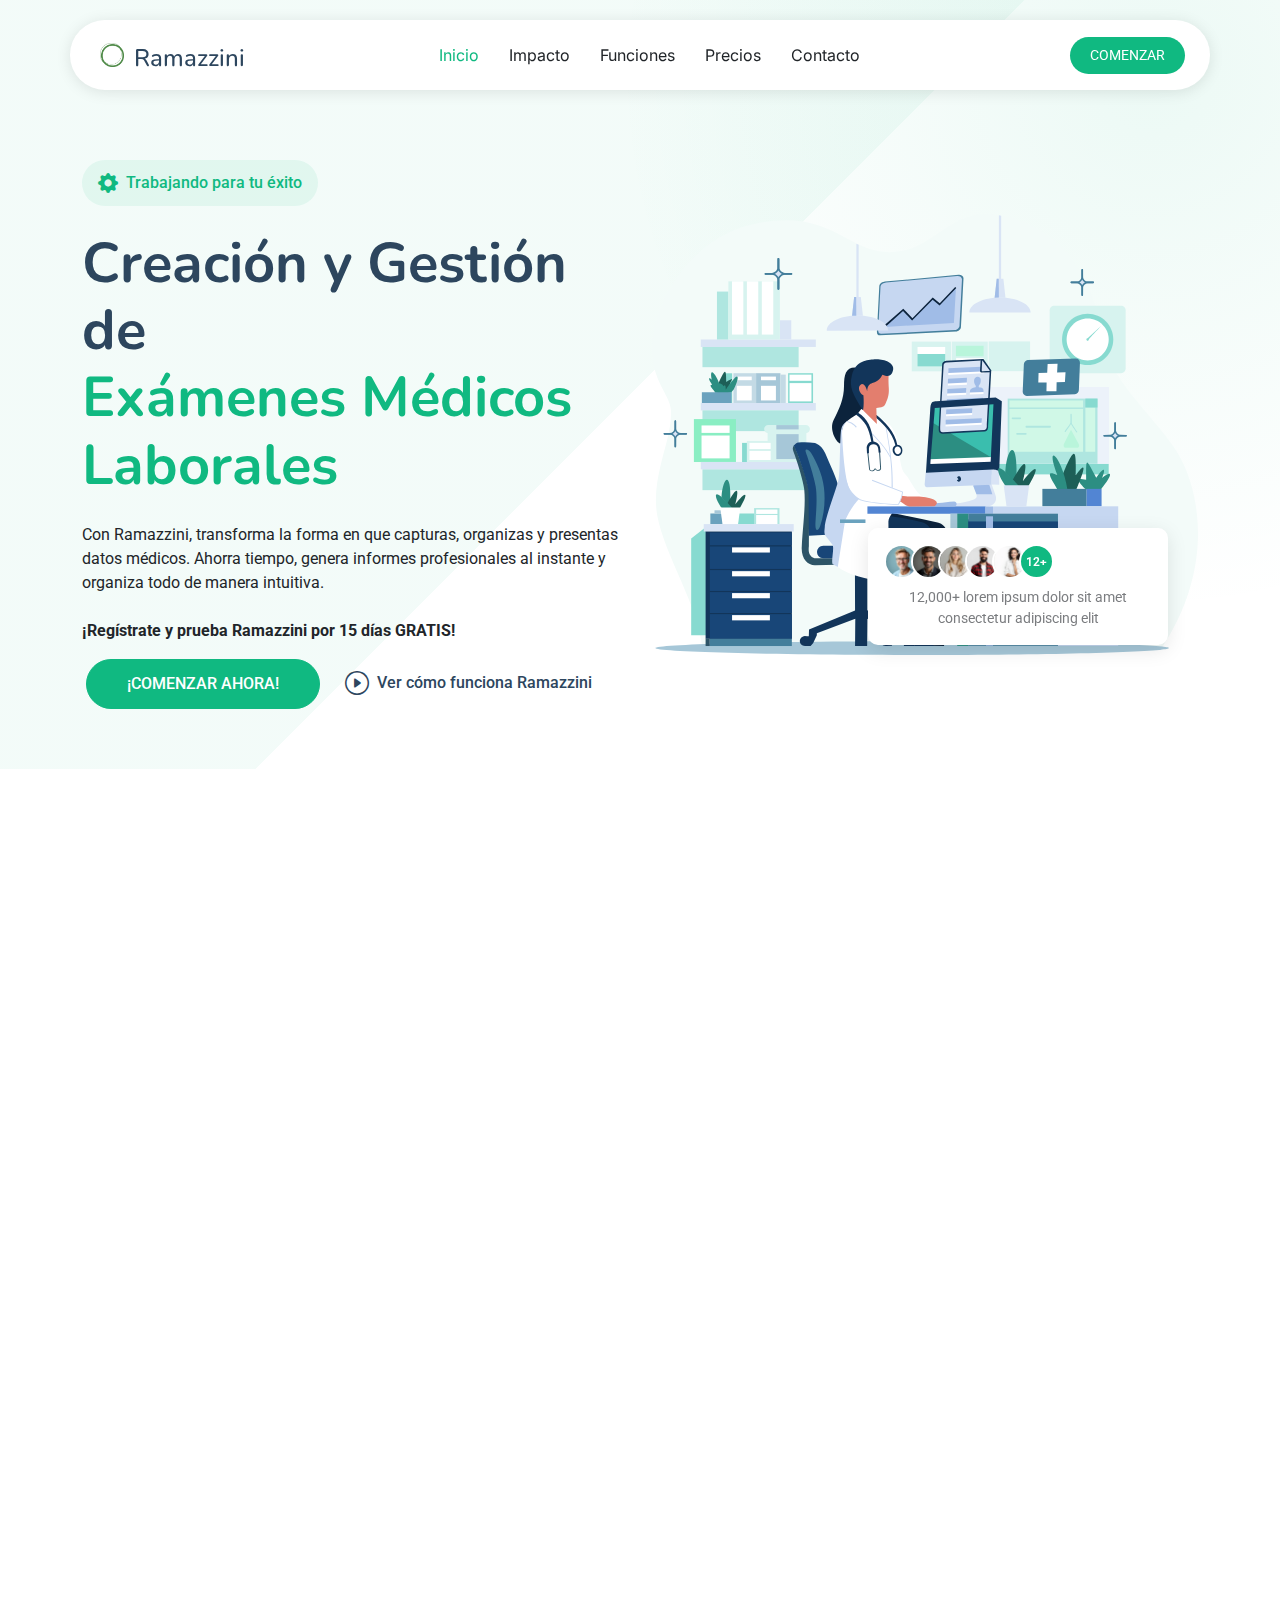
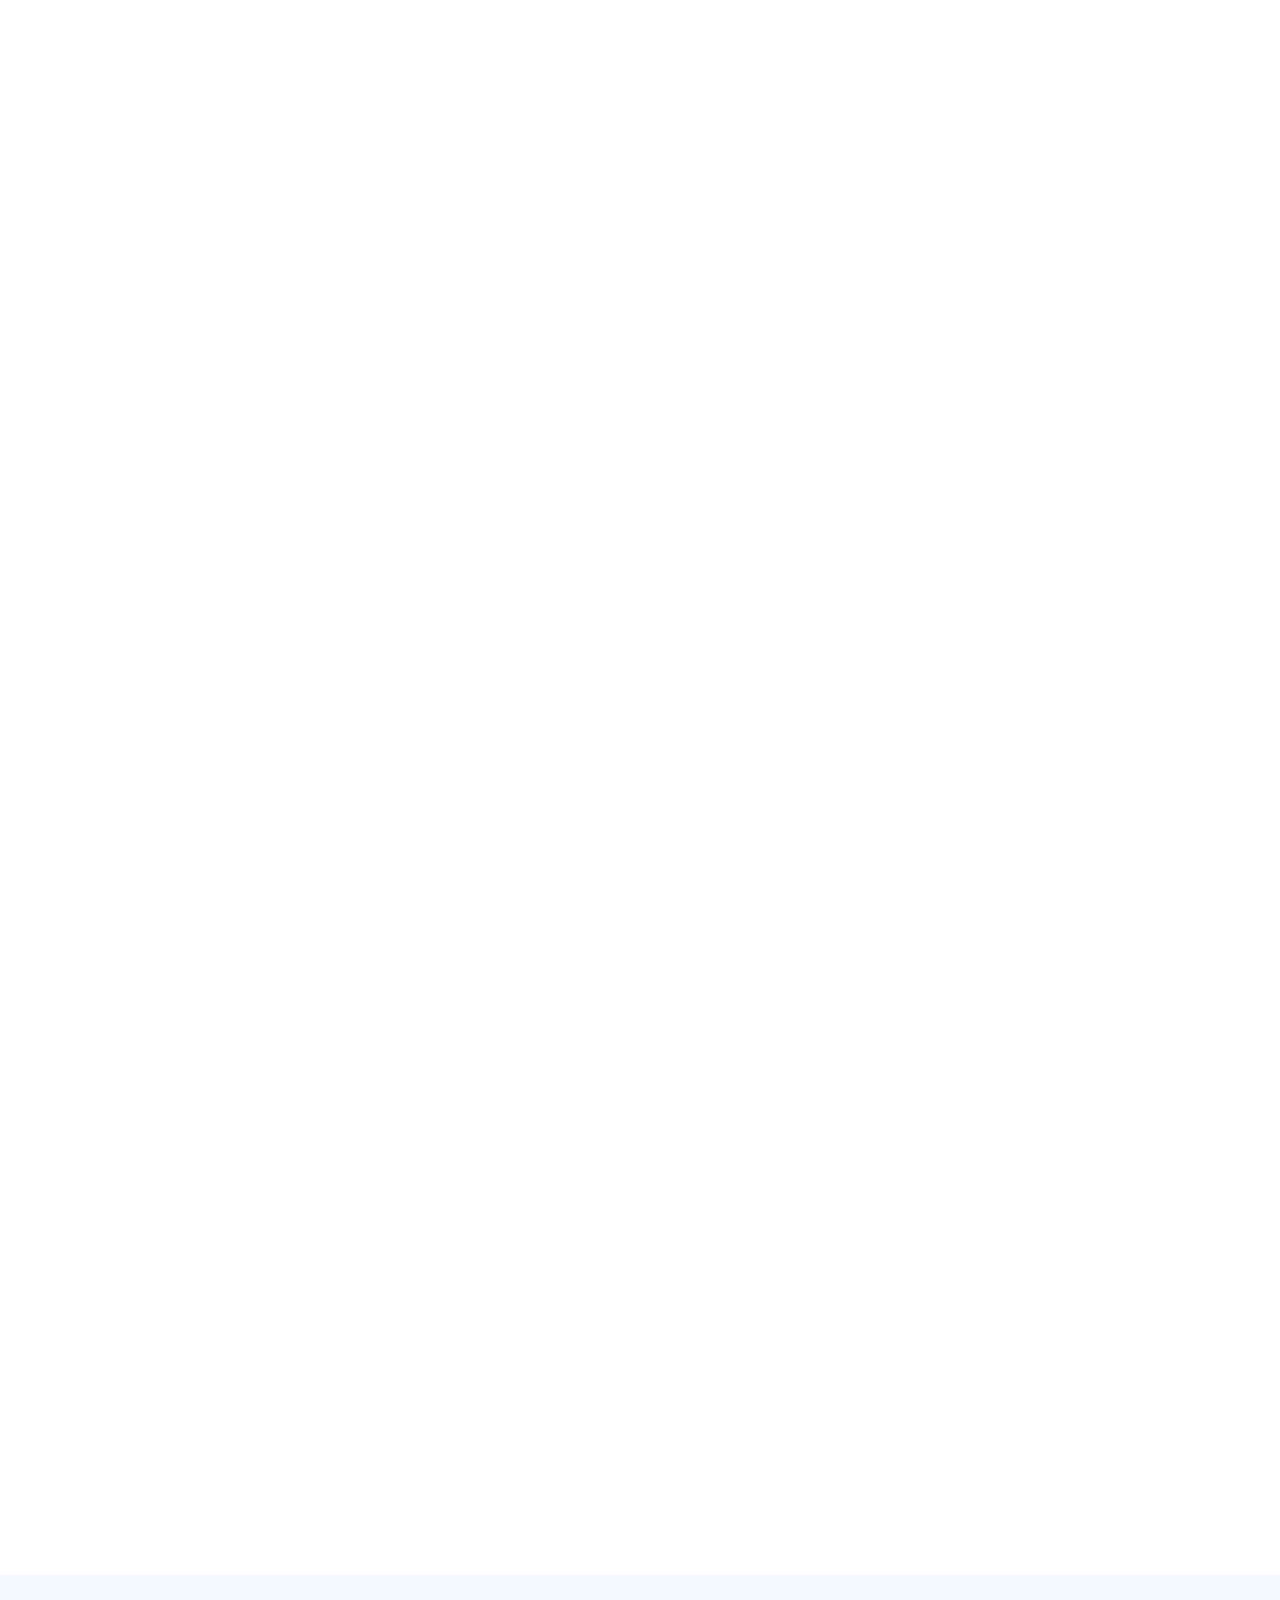
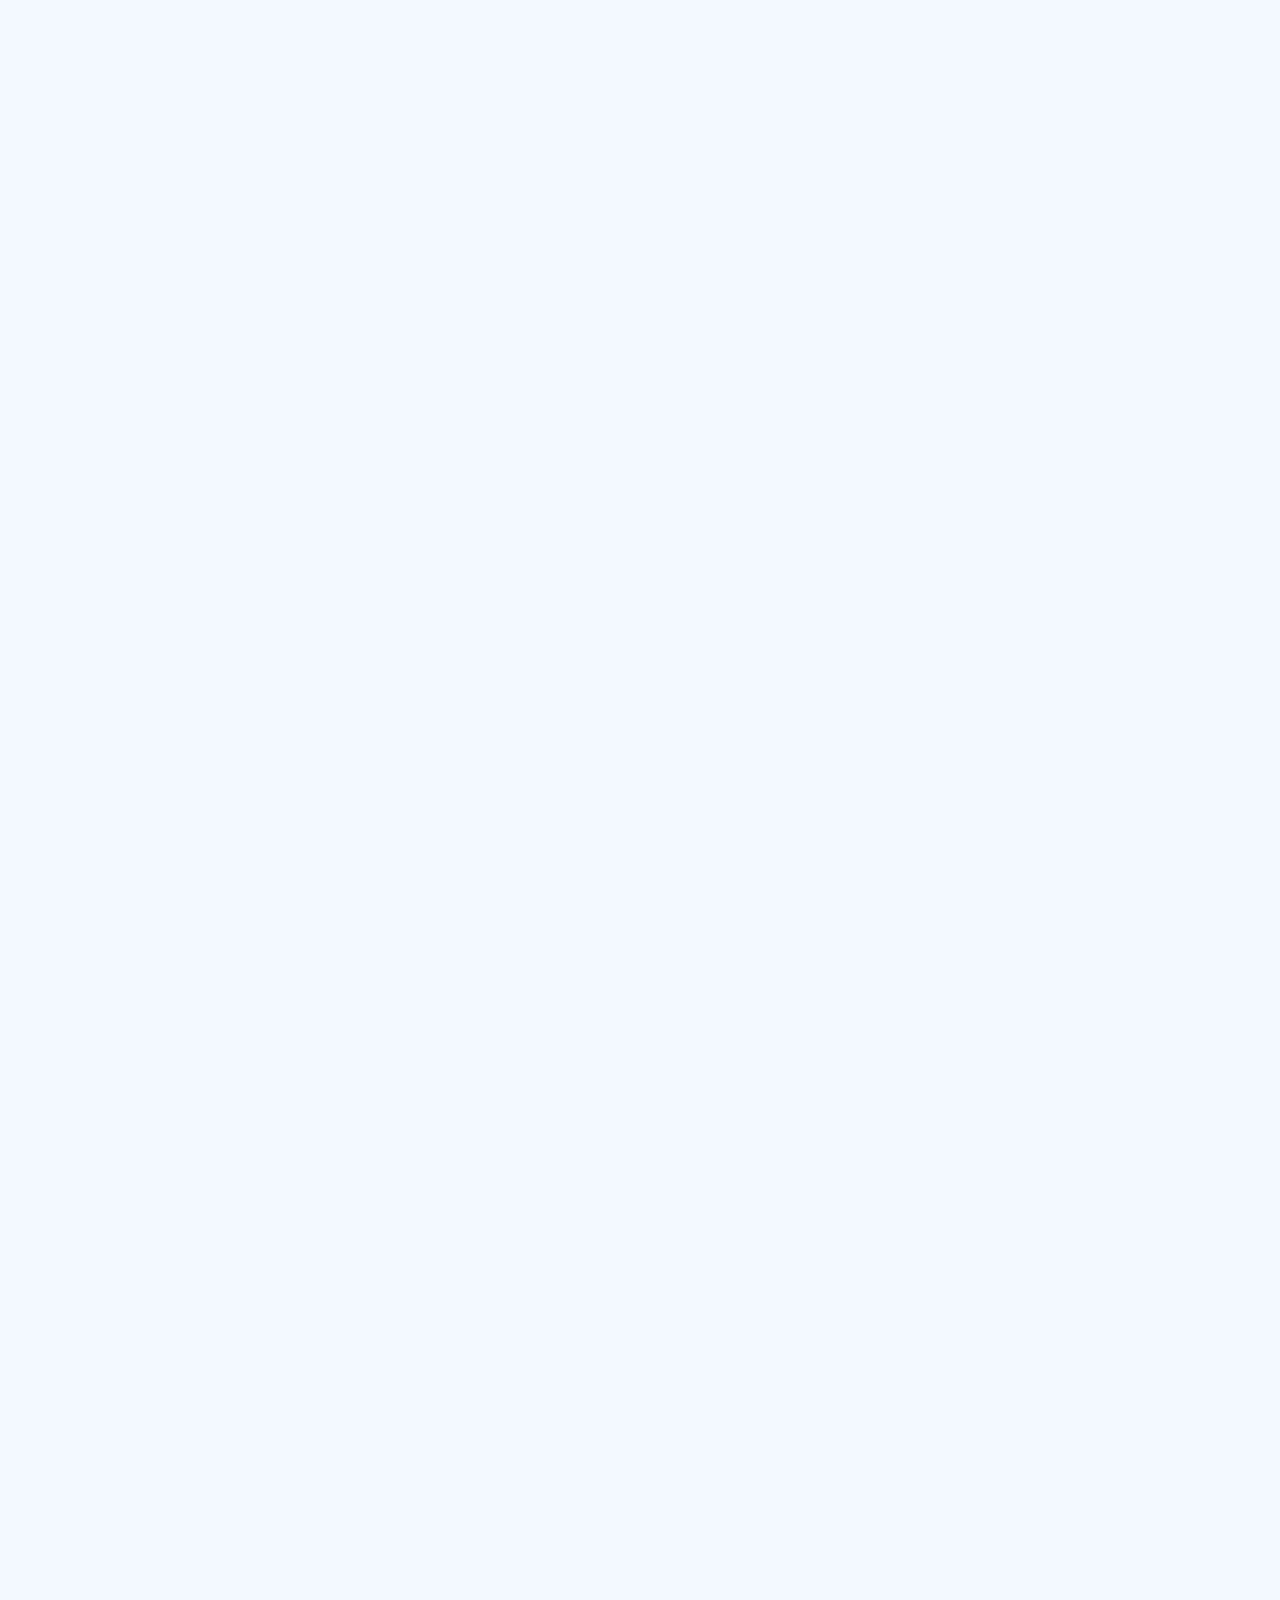
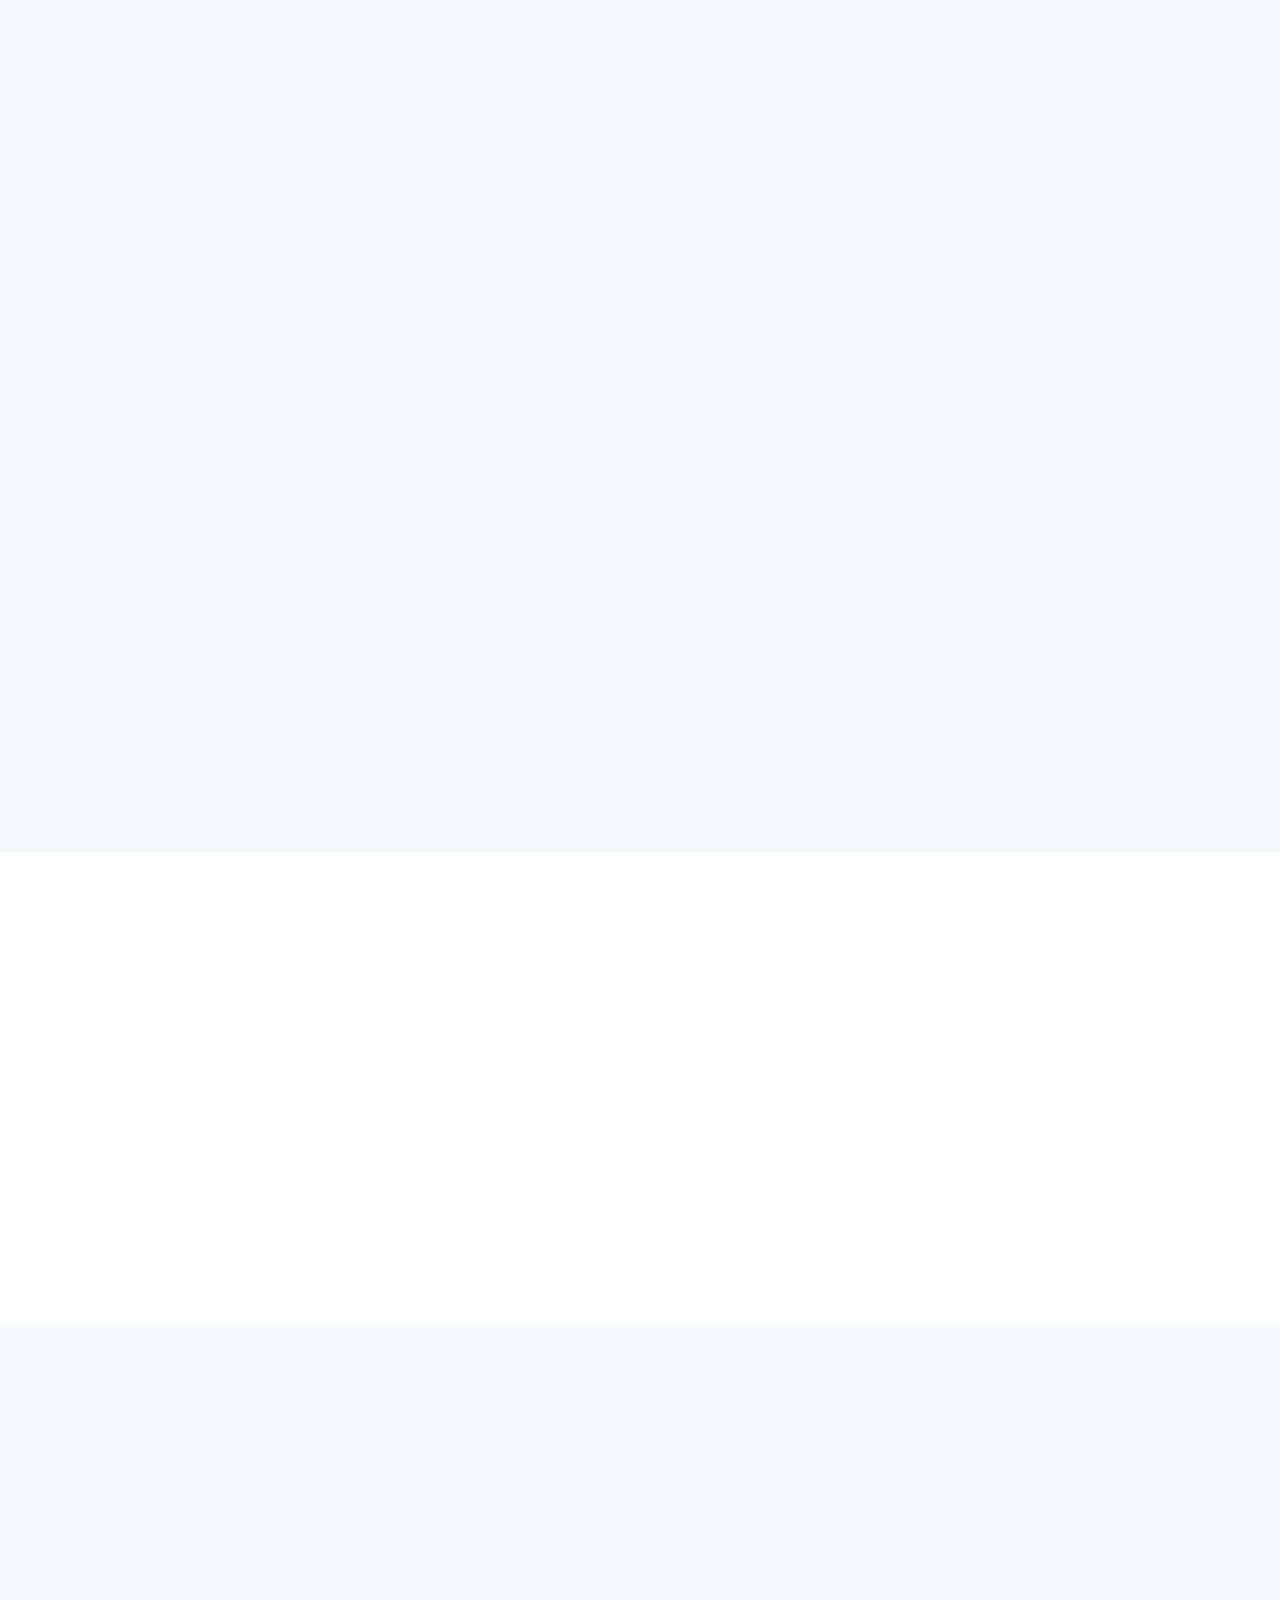
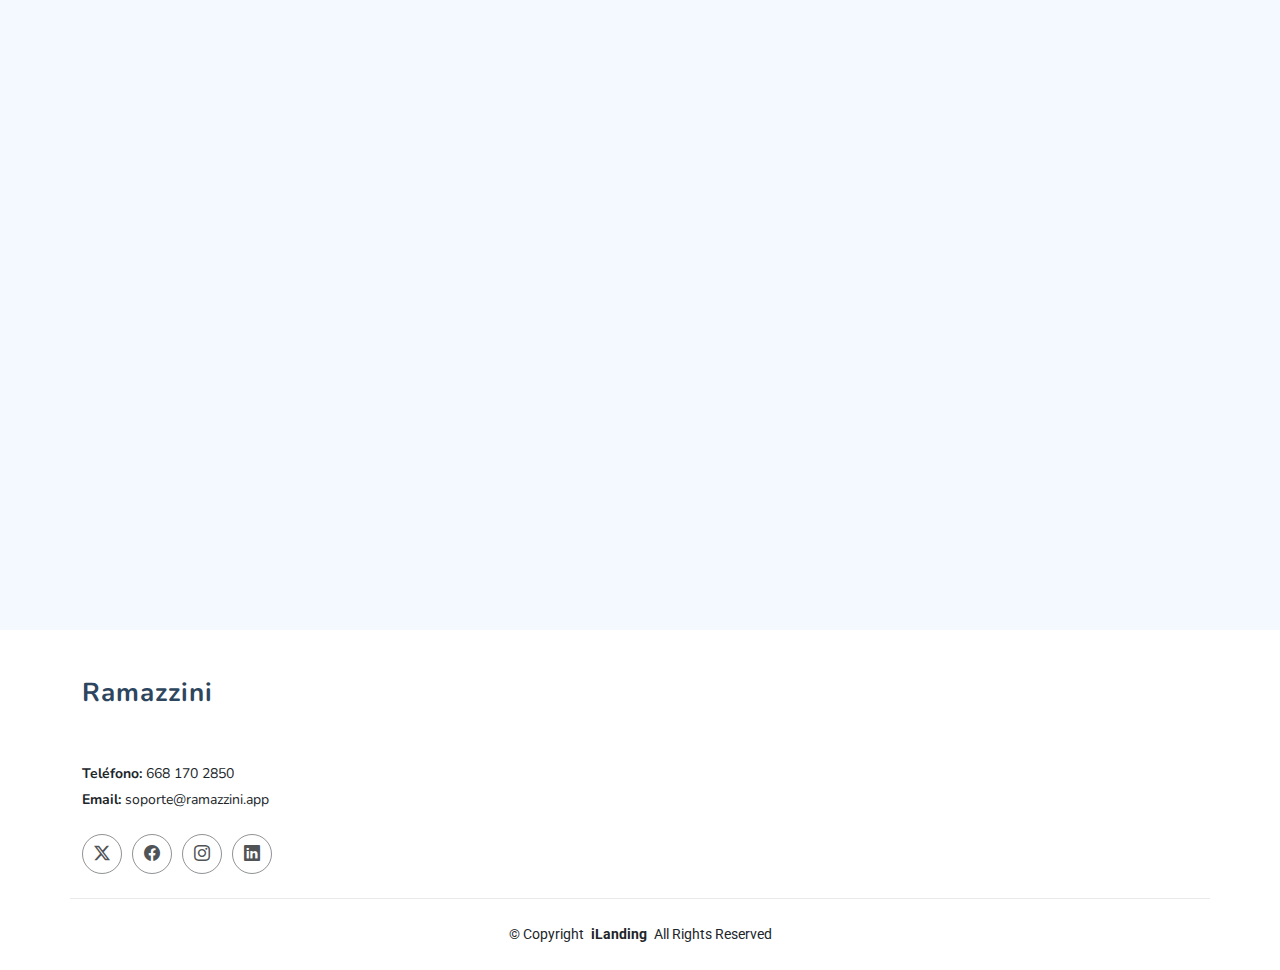
==== commit 731072fa: "Se hacen ajustes a la descripción de planes" ====
--- a/index.html
+++ b/index.html
@@ -771,12 +771,12 @@
 
     </section> /Stats Section -->
 
-    <!-- Services Section 
+    <!-- Services section -->
     <section id="services" class="services section light-background">
 
       <div class="container section-title" data-aos="fade-up">
-        <h2>Servicios</h2>
-        <p>Con el uso de Ramazzini puedes esperar los siguientes beneficios</p>
+        <h2>Próximas Funcionalidades</h2>
+        <p>Ramazzini evoluciona constantemente para brindarte mejores herramientas en la gestión de la salud de tu empresa.</p>
       </div>
 
       <div class="container" data-aos="fade-up" data-aos-delay="100">
@@ -786,12 +786,13 @@
           <div class="col-lg-6" data-aos="fade-up" data-aos-delay="100">
             <div class="service-card d-flex">
               <div class="icon flex-shrink-0">
-                <i class="bi bi-activity"></i>
+                <!-- <i class="bi bi-activity"></i> -->
+                <i class="bi bi-funnel"></i>
               </div>
               <div>
-                <h3>Nesciunt Mete</h3>
-                <p>Provident nihil minus qui consequatur non omnis maiores. Eos accusantium minus dolores iure perferendis tempore et consequatur.</p>
-                <a href="service-details.html" class="read-more">Read More <i class="bi bi-arrow-right"></i></a>
+                <h3>Filtrado Inteligente de Trabajadores</h3>
+                <p>Encuentra rápidamente a los trabajadores que más necesitan atención con filtros avanzados. Segmenta por factores de riesgo como enfermedades crónicas, exposición a agentes peligrosos o estatus laboral. Toma decisiones informadas sin perder tiempo en búsquedas manuales.</p>
+                <!-- <a href="service-details.html" class="read-more">Read More <i class="bi bi-arrow-right"></i></a> -->
               </div>
             </div>
           </div>
@@ -799,12 +800,13 @@
           <div class="col-lg-6" data-aos="fade-up" data-aos-delay="200">
             <div class="service-card d-flex">
               <div class="icon flex-shrink-0">
-                <i class="bi bi-diagram-3"></i>
+                <!-- <i class="bi bi-diagram-3"></i> -->
+                <i class="bi bi-clipboard-data"></i>
               </div>
               <div>
-                <h3>Eosle Commodi</h3>
-                <p>Ut autem aut autem non a. Sint sint sit facilis nam iusto sint. Libero corrupti neque eum hic non ut nesciunt dolorem.</p>
-                <a href="service-details.html" class="read-more">Read More <i class="bi bi-arrow-right"></i></a>
+                <h3>Análisis Visual con Gráficos y Estadísticas</h3>
+                <p>Convierte datos complejos en información clara y accionable. Nuestra plataforma generará gráficos dinámicos que te permitirán identificar tendencias de salud, medir el impacto de tus estrategias preventivas y optimizar la gestión médica de tu empresa.</p>
+                <!-- <a href="service-details.html" class="read-more">Read More <i class="bi bi-arrow-right"></i></a> -->
               </div>
             </div>
           </div>
@@ -812,12 +814,13 @@
           <div class="col-lg-6" data-aos="fade-up" data-aos-delay="300">
             <div class="service-card d-flex">
               <div class="icon flex-shrink-0">
-                <i class="bi bi-easel"></i>
+                <!-- <i class="bi bi-easel"></i> -->
+                <i class="bi bi-file-earmark-pdf"></i>
               </div>
               <div>
-                <h3>Ledo Markt</h3>
-                <p>Ut excepturi voluptatem nisi sed. Quidem fuga consequatur. Minus ea aut. Vel qui id voluptas adipisci eos earum corrupti.</p>
-                <a href="service-details.html" class="read-more">Read More <i class="bi bi-arrow-right"></i></a>
+                <h3>Reportes Profesionales en PDF</h3>
+                <p>Comunica de manera efectiva el estado de salud de tu equipo con reportes automatizados y personalizados. Obtén análisis detallados en documentos listos para compartir con directivos, aseguradoras o autoridades regulatorias.</p>
+                <!-- <a href="service-details.html" class="read-more">Read More <i class="bi bi-arrow-right"></i></a> -->
               </div>
             </div>
           </div>
@@ -825,22 +828,21 @@
           <div class="col-lg-6" data-aos="fade-up" data-aos-delay="400">
             <div class="service-card d-flex">
               <div class="icon flex-shrink-0">
-                <i class="bi bi-clipboard-data"></i>
+                <i class="bi bi-file-earmark-text"></i>
               </div>
               <div>
-                <h3>Asperiores Commodit</h3>
-                <p>Non et temporibus minus omnis sed dolor esse consequatur. Cupiditate sed error ea fuga sit provident adipisci neque.</p>
-                <a href="service-details.html" class="read-more">Read More <i class="bi bi-arrow-right"></i></a>
-              </div>
-            </div>
-          </div>
-
-        </div>
-
-      </div>
-
-    </section> /Services Section 
-    -->
+                <h3>Análisis Automatizado de Documentos Médicos</h3>
+                <p>Ahorra horas de trabajo revisando estudios clínicos. Nuestra tecnología leerá y extraerá automáticamente la información clave de análisis de laboratorio y estudios de gabinete, ayudándote a detectar riesgos de manera rápida y precisa.</p>
+                <!-- <a href="service-details.html" class="read-more">Read More <i class="bi bi-arrow-right"></i></a> -->
+              </div>
+            </div>
+          </div>
+          
+        </div>
+
+      </div>
+
+    </section> <!-- /Services Section -->
 
     <!-- Pricing Section -->
     <section id="pricing" class="pricing section light-background">
@@ -858,36 +860,36 @@
           <!-- Basic Plan -->
           <div class="col-lg-4" data-aos="fade-up" data-aos-delay="100">
             <div class="pricing-card">
-              <h3>Plan Individual</h3>
+              <h2>Plan Individual</h2>
               <div class="price">
                 <span class="currency">$</span>
                 <span class="amount">399</span>
-                <span class="period">MXN / MENSUAL + IVA</span>
-              </div>
-              <h4>Perfecto para empezar a digitalizar tu práctica.</h4>
+                <span class="period">MXN / MENSUAL</span>
+              </div>
+              <!-- <h4>Perfecto para empezar a digitalizar tu práctica.</h4> -->
+              <h3>Perfecto para empezar a digitalizar tu práctica.</h3>
               <!-- <p class="description">Ideal para médicos ocupacionales que están comenzando a digitalizar su práctica. Ofrece las herramientas esenciales para capturar datos médicos y generar informes profesionales.</p> -->
 
-              <h4>Incluye:</h4>
               <ul class="features-list">
+                <li>
+                  <i class="bi bi-check-circle-fill"></i>
+                  Un usuario.
+                </li>
                 <li>
                   <i class="bi bi-check-circle-fill"></i>
                   Gestión de hasta 10 empresas.
                 </li>
-                <li>
+                <!-- <li>
                   <i class="bi bi-check-circle-fill"></i>
                   Formularios dinámicos para captura de datos.
-                </li>
-                <li>
+                </li> -->
+                <!-- <li>
                   <i class="bi bi-check-circle-fill"></i>
                   Integración de documentos externos a los expedientes.
-                </li>
-                <li>
+                </li> -->
+                <!-- <li>
                   <i class="bi bi-check-circle-fill"></i>
                   Generación de informes médicos en PDF.
-                </li>
-                <!-- <li>
-                  <i class="bi bi-check-circle-fill"></i>
-                  Registro de hasta 50 trabajadores mensuales.
                 </li> -->
                 <li>
                   <i class="bi bi-check-circle-fill"></i>
@@ -895,7 +897,7 @@
                 </li>
               </ul>
 
-              <a href="https://ramazzini.app" class="btn btn-primary">
+              <a href="https://ramazzini.app" class="btn btn-primary" style="margin-top: 1.9rem;">
                 Iniciar Prueba Gratuita
                 <i class="bi bi-arrow-right"></i>
               </a>
@@ -907,16 +909,16 @@
           <div class="col-lg-4" data-aos="fade-up" data-aos-delay="200">
             <div class="pricing-card popular">
               <div class="popular-badge">Mejor oferta</div>
-              <h3>Plan Profesional</h3>
+              <h2>Plan Profesional</h2>
               <div class="price">
                 <span class="currency">$</span>
                 <span class="amount">1,749</span>
-                <span class="period">MXN / MENSUAL + IVA</span>
-              </div>
-              <h4>Optimiza tu gestión con herramientas avanzadas.</h4>
+                <span class="period">MXN / MENSUAL</span>
+              </div>
+              <!-- <h4>Optimiza tu gestión con herramientas avanzadas.</h4> -->
+              <h3>Ideal para equipos médicos y pequeñas empresas.</h3>
               <!-- <p class="description">Ideal para equipos médicos y pequeñas empresas, con filtrado inteligente y estadísticas para optimizar la gestión y decisiones.</p> -->
 
-              <h4>Incluye todo en el Plan Básico, más:</h4>
               <ul class="features-list">
                 <li>
                   <i class="bi bi-check-circle-fill"></i>
@@ -926,25 +928,13 @@
                   <i class="bi bi-check-circle-fill"></i>
                   Gestión de hasta 50 empresas.
                 </li>
-                <!-- <li>
-                  <i class="bi bi-check-circle-fill"></i>
-                  Registro de hasta 250 trabajadores mensuales.
-                </li> -->
-                <li>
-                  <i class="bi bi-check-circle-fill"></i>
-                  Filtrado inteligente por grupos de riesgo.
-                </li>
-                <li>
-                  <i class="bi bi-check-circle-fill"></i>
-                  Generación de gráficos y estadísticas simples.
-                </li>
                 <li>
                   <i class="bi bi-check-circle-fill"></i>
                   Soporte prioritario por chat.
                 </li>
               </ul>
 
-              <a href="https://ramazzini.app" class="btn btn-light btn-bordered" style="margin-top: 1.8rem;">
+              <a href="https://ramazzini.app" class="btn btn-light btn-bordered" style="margin-top: 1.9rem;">
                 Iniciar Prueba Gratuita
                 <i class="bi bi-arrow-right"></i>
               </a>
@@ -955,17 +945,18 @@
           <!-- Plan Empresarial -->
           <div class="col-lg-4" data-aos="fade-up" data-aos-delay="300">
             <div class="pricing-card">
-              <h3>Plan Empresarial </h3>
+              <h2>Plan Empresarial </h2>
               <div class="price">
                 <span class="currency">$</span>
                 <span class="amount">4,499</span>
-                <span class="period">MXN / MENSUAL + IVA</span>
-              </div>
-              <h4>Lo que necesitas para un gran volumen de operaciones.</h4>
+                <span class="period">MXN / MENSUAL</span>
+              </div>
+              <!-- <h4>Lo que necesitas para un gran volumen de operaciones.</h4> -->
+                <h3>Para empresas con alto volumen operativo.</h3>
               <!-- <p class="description">
                 Para empresas grandes con operaciones complejas, ofrece escalabilidad, análisis avanzados y personalización.
               </p> -->
-              <h4>Contempla:</h4>
+
               <ul class="features-list">
                 <li>
                   <i class="bi bi-check-circle-fill"></i>
@@ -975,22 +966,14 @@
                   <i class="bi bi-check-circle-fill"></i>
                   Gestión de hasta 150 empresas.
                 </li>
-                <!-- <li>
-                  <i class="bi bi-check-circle-fill"></i>
-                  Registro de hasta 750 trabajadores mensuales.
-                </li> -->
-                <li>
-                  <i class="bi bi-check-circle-fill"></i>
-                  Todas las herramientas avanzadas
-                </li>
                 <li>
                   <i class="bi bi-check-circle-fill"></i>
                   Soporte dedicado con atención personalizada.
                 </li>
-                <li>
+                <!-- <li>
                   <i class="bi bi-check-circle-fill"></i>
                   Implementación personalizada y acceso a funciones exclusivas en beta.
-                </li>
+                </li> -->
               </ul>
 
               <a href="https://ramazzini.app" class="btn btn-primary">
@@ -1001,55 +984,6 @@
             </div>
             </div>
           </div>
-
-          <!-- Premium Plan -->
-          <!-- <div class="col-lg-4" data-aos="fade-up" data-aos-delay="300">
-            <div class="pricing-card">
-              <h3>Plan Premium </h3>
-              <span class="currency">Desde:</span>
-              <div class="price">
-                <span class="currency">$</span>
-                <span class="amount">5,000</span>
-                <span class="period">MXN / MENSUAL + IVA</span>
-              </div>
-              <h4>Lo que necesitas para un gran volumen de operaciones.</h4>
-              <p class="description">
-                Para empresas grandes con operaciones complejas, ofrece escalabilidad, análisis avanzados y personalización.
-              </p> 
-              <h4>Contempla:</h4>
-              <ul class="features-list">
-                <li>
-                  <i class="bi bi-check-circle-fill"></i>
-                  Número de usuarios ilimitados.
-                </li>
-                <li>
-                  <i class="bi bi-check-circle-fill"></i>
-                  Gestión ilimitada de empresas.
-                </li>
-                <li>
-                  <i class="bi bi-check-circle-fill"></i>
-                  Capacidad para registrar trabajadores sin límites mensuales.
-                </li>
-                <li>
-                  <i class="bi bi-check-circle-fill"></i>
-                  Todas las herramientas avanzadas: filtrado inteligente, generación de estadísticas, informes avanzados y más.
-                </li>
-                <li>
-                  <i class="bi bi-check-circle-fill"></i>
-                  Soporte dedicado con atención personalizada.
-                </li>
-                <li>
-                  <i class="bi bi-check-circle-fill"></i>
-                  Implementación personalizada y acceso a funciones exclusivas en beta.
-                </li>
-              </ul>
-
-              <a href="#" class="btn btn-primary">
-                Cotizar
-                <i class="bi bi-arrow-right"></i>
-              </a>
-            </div>
-          </div> -->
 
         </div>
 
--- a/assets/css/main.css
+++ b/assets/css/main.css
@@ -1786,6 +1786,7 @@
   color: var(--contrast-color);
 }
 
+.pricing .pricing-card.popular h2,
 .pricing .pricing-card.popular h3,
 .pricing .pricing-card.popular h4 {
   color: var(--contrast-color);
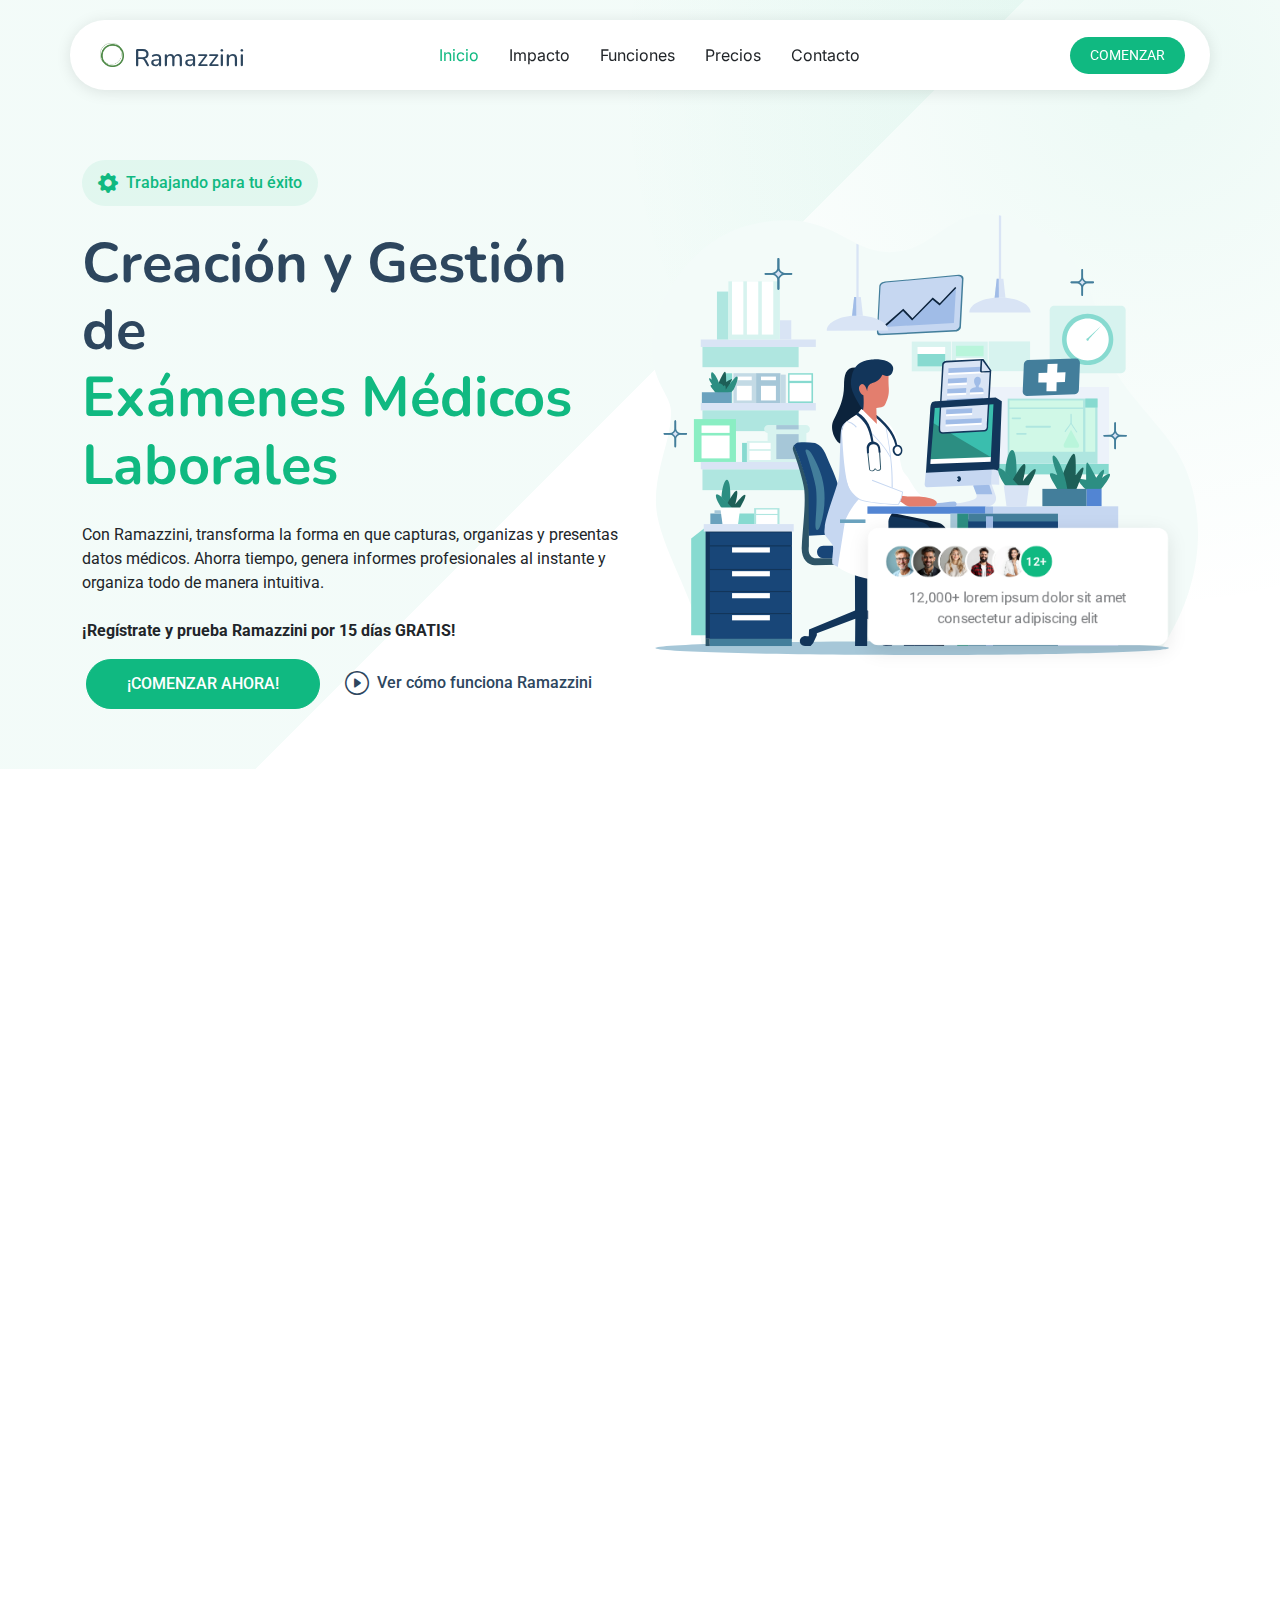
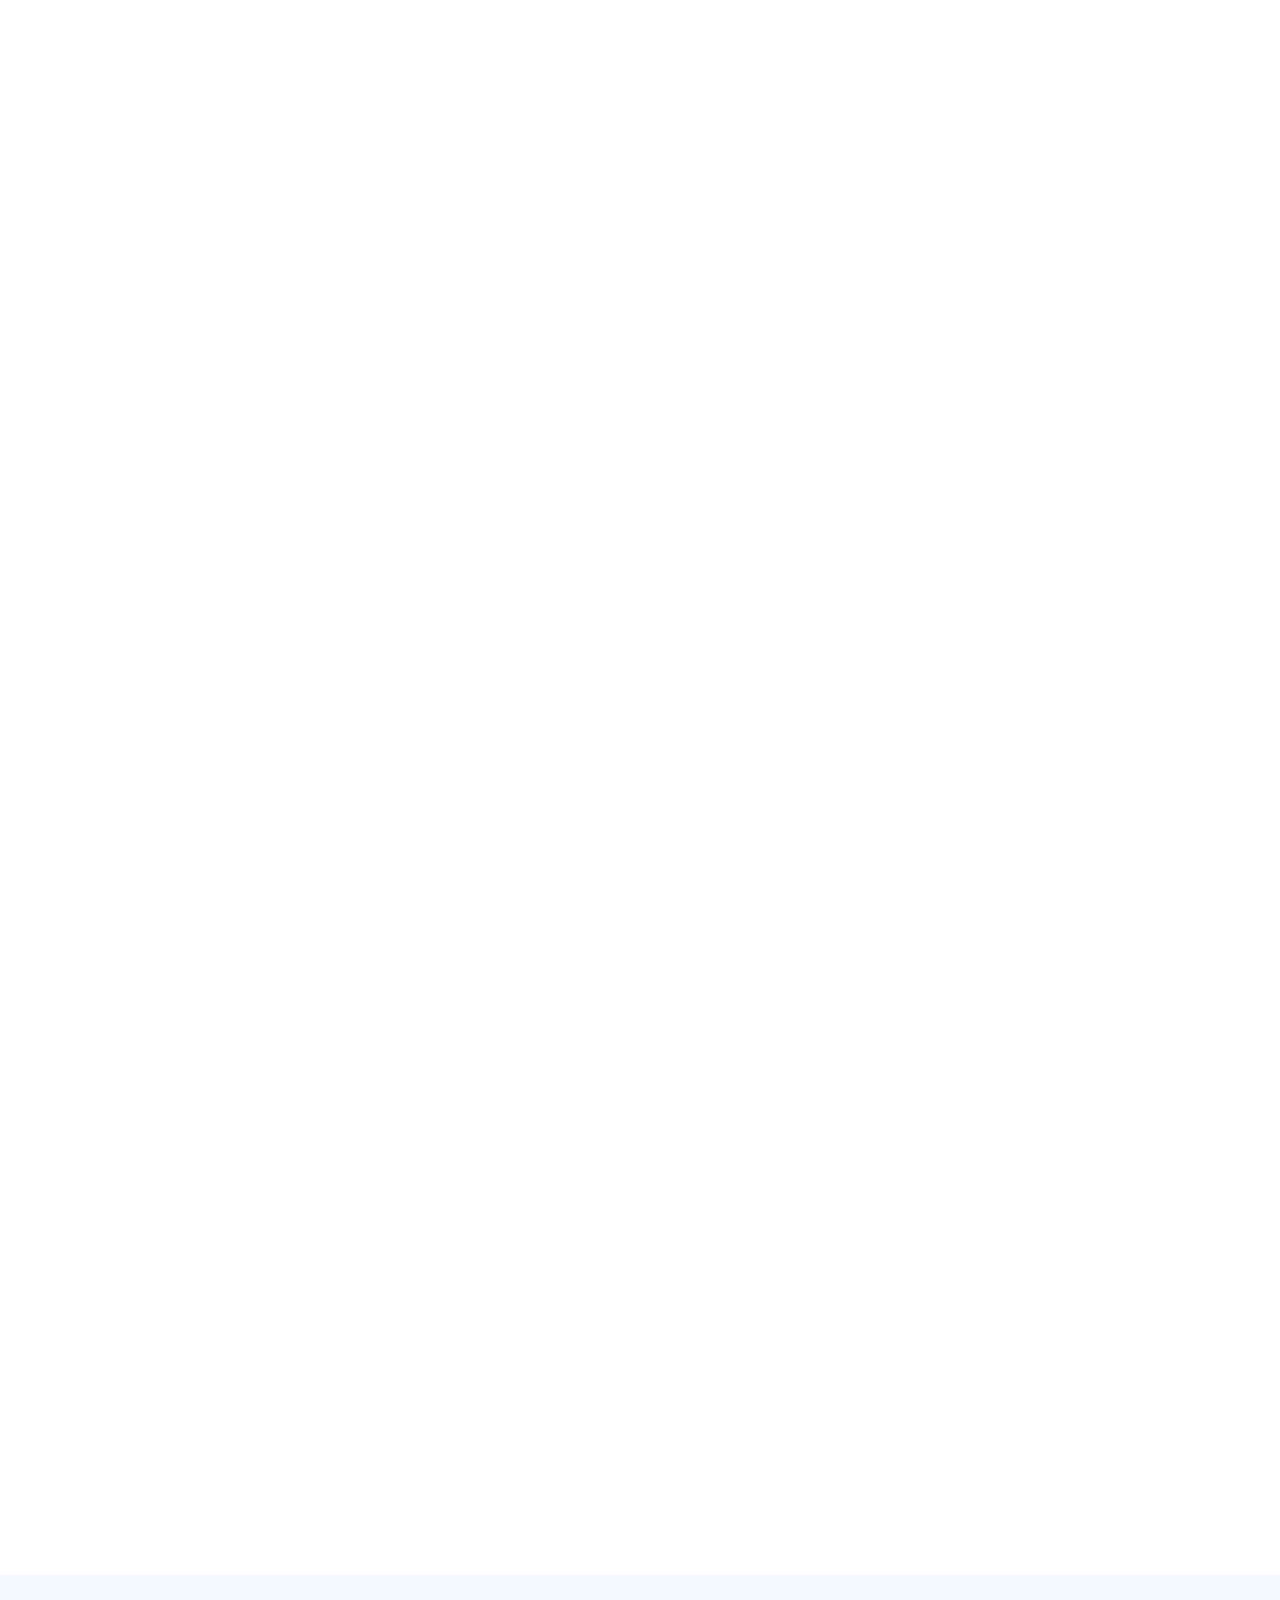
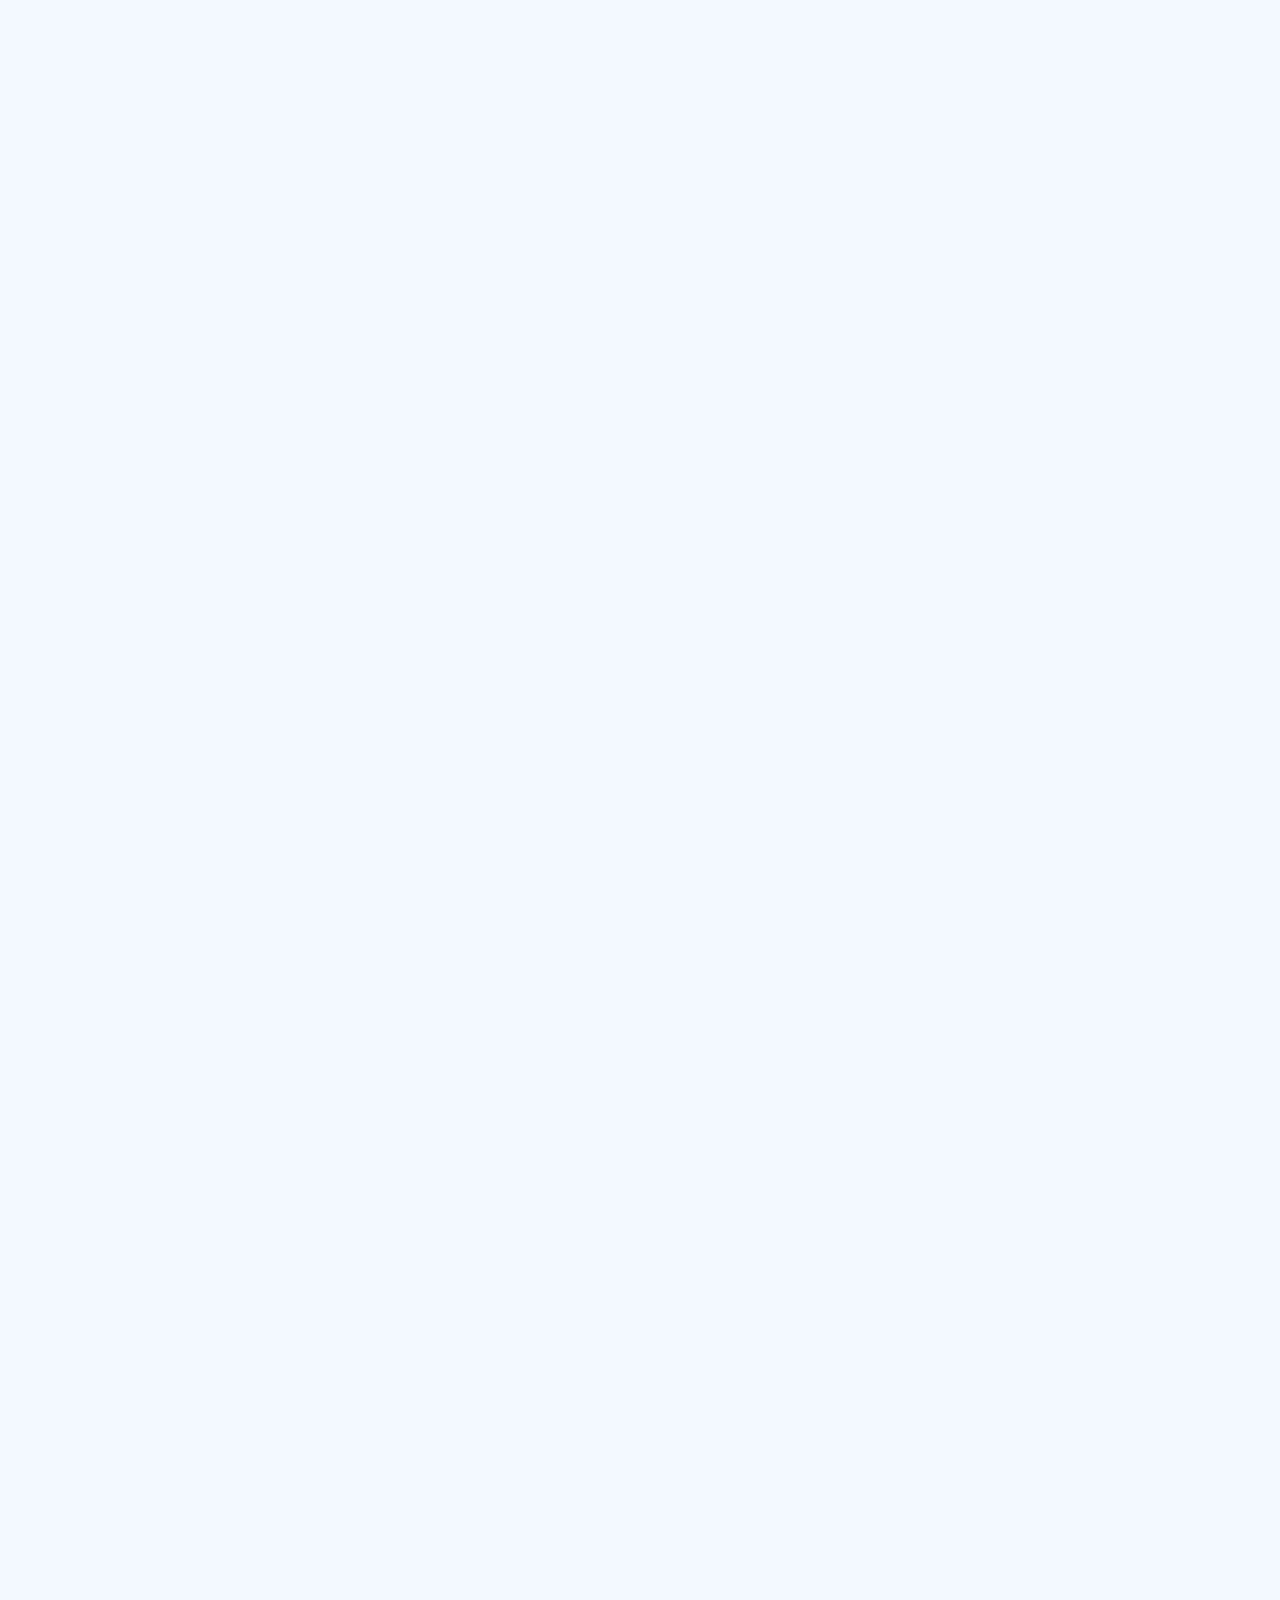
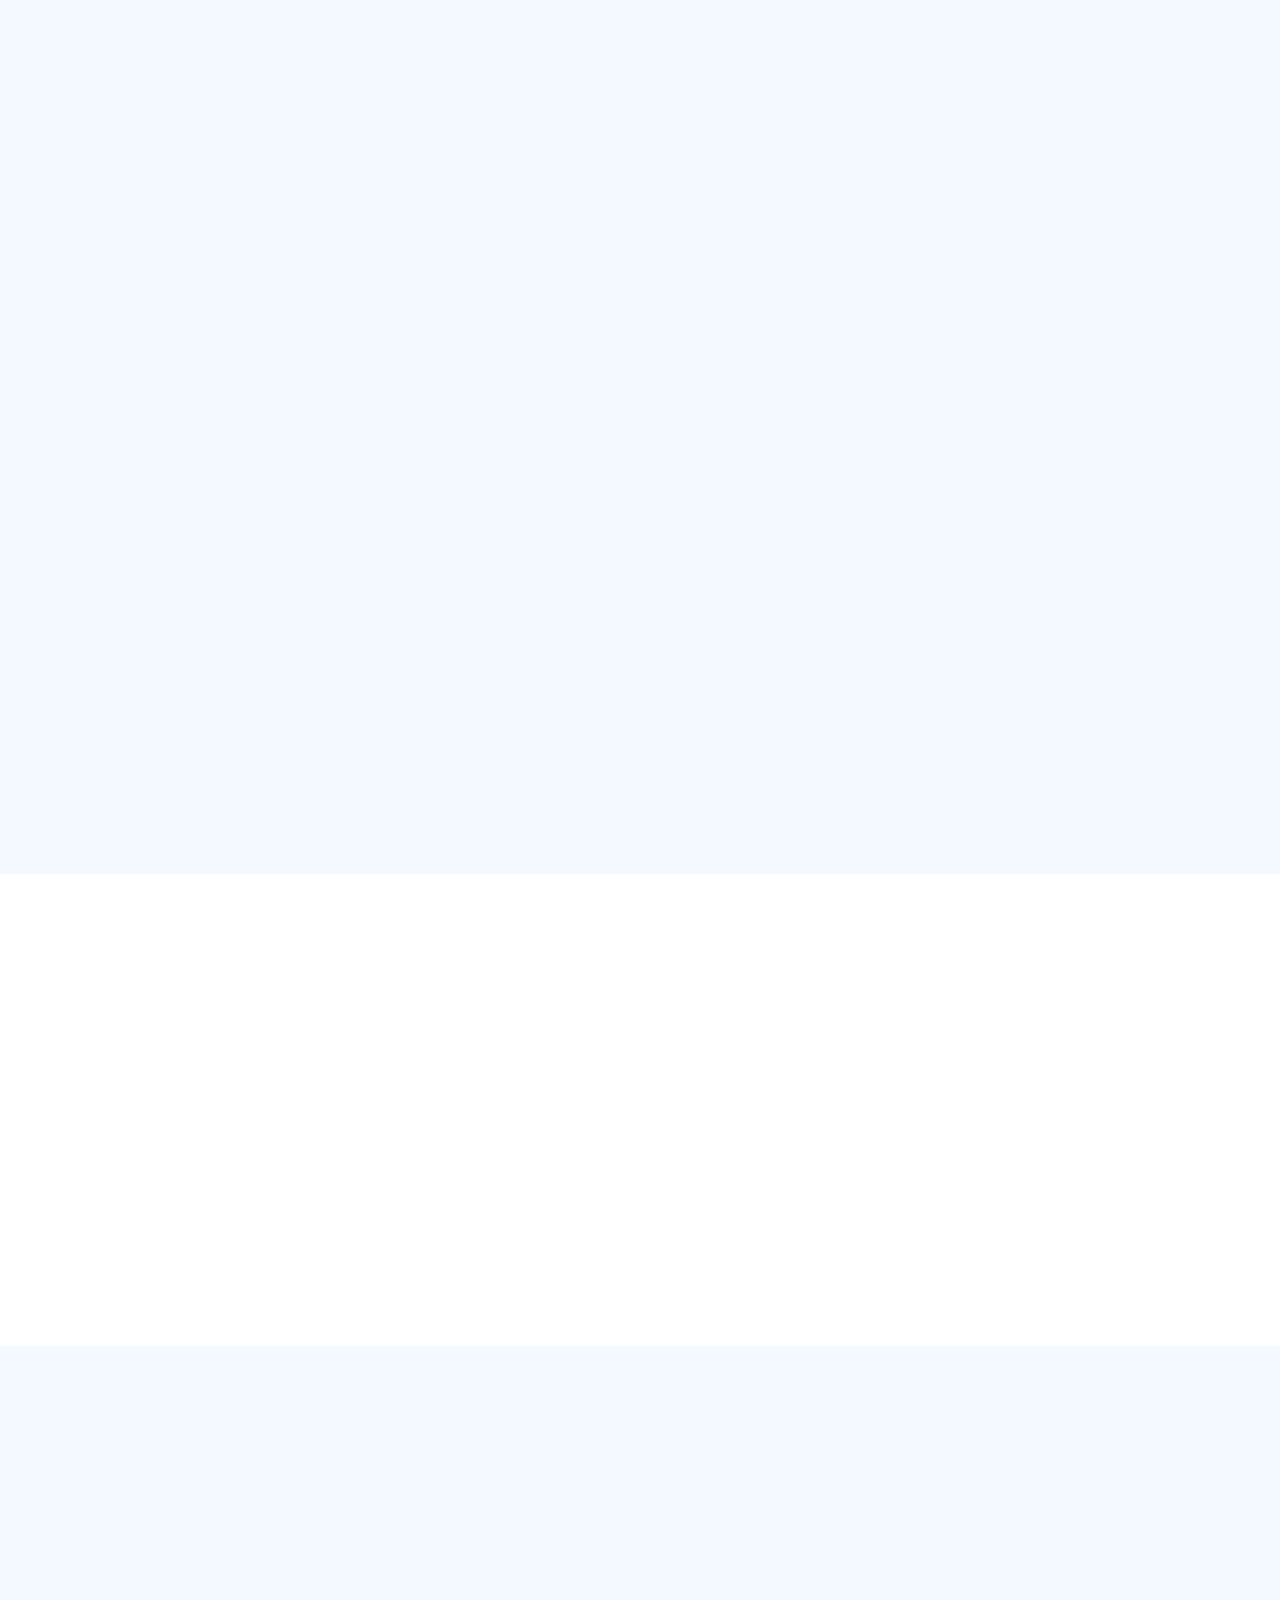
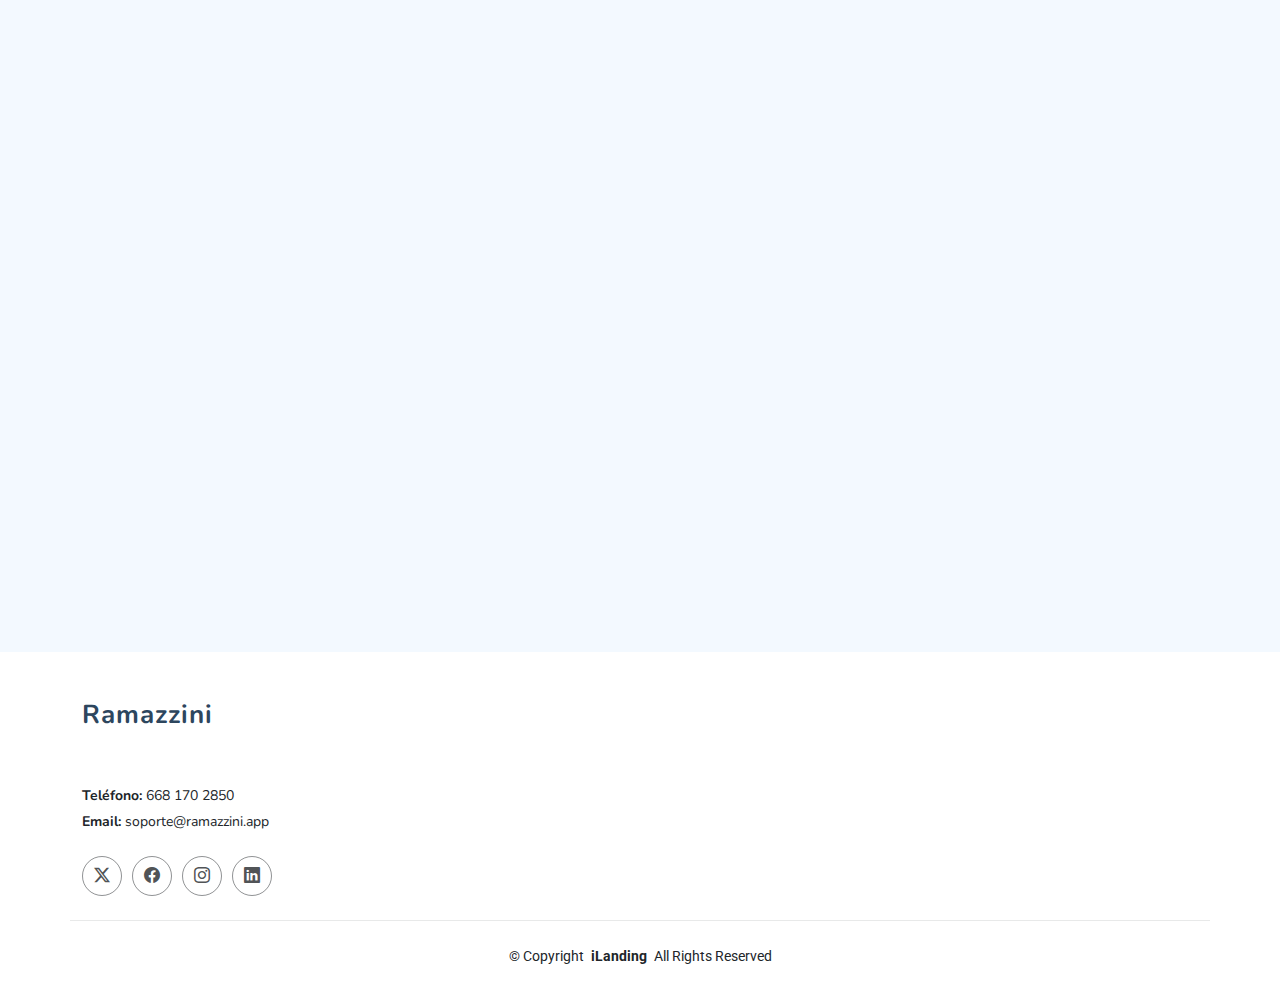
==== commit 42728c24: "Se agrega página de términos y condiciones" ====
--- a/index.html
+++ b/index.html
@@ -792,7 +792,7 @@
               <div>
                 <h3>Filtrado Inteligente de Trabajadores</h3>
                 <p>Encuentra rápidamente a los trabajadores que más necesitan atención con filtros avanzados. Segmenta por factores de riesgo como enfermedades crónicas, exposición a agentes peligrosos o estatus laboral. Toma decisiones informadas sin perder tiempo en búsquedas manuales.</p>
-                <!-- <a href="service-details.html" class="read-more">Read More <i class="bi bi-arrow-right"></i></a> -->
+                <a href="terminosYCondiciones.html" class="read-more">Read More <i class="bi bi-arrow-right"></i></a>
               </div>
             </div>
           </div>
@@ -819,7 +819,7 @@
               </div>
               <div>
                 <h3>Reportes Profesionales en PDF</h3>
-                <p>Comunica de manera efectiva el estado de salud de tu equipo con reportes automatizados y personalizados. Obtén análisis detallados en documentos listos para compartir con directivos, aseguradoras o autoridades regulatorias.</p>
+                <p>Comunica de manera efectiva el estado de salud de las empresas con reportes automatizados y personalizados. Obtén análisis detallados en documentos listos para compartir con directivos, aseguradoras o autoridades regulatorias.</p>
                 <!-- <a href="service-details.html" class="read-more">Read More <i class="bi bi-arrow-right"></i></a> -->
               </div>
             </div>
--- a/assets/css/main.css
+++ b/assets/css/main.css
@@ -670,6 +670,41 @@
   overflow: clip;
 }
 
+section .TyC {
+  color: var(--default-color);
+  background-color: var(--background-color);
+  padding: 10px 0;
+  scroll-margin-top: 90px;
+  overflow: clip;
+  line-height: 1.2;
+}
+
+section .TyC h5 {
+  font-size: 18px;
+  font-weight: 800;
+  margin-bottom: 2;
+}
+
+section .TyC p {
+  font-size: 18px;
+  font-weight: 400;
+  margin-bottom: 0;
+}
+
+section .li {
+  font-size: 18px;
+  font-weight: 400;
+  margin-bottom: 0;
+}
+
+ol.romanos {
+  list-style-type: upper-roman; /* Números romanos en mayúsculas */
+}
+
+ol.letras {
+  list-style-type: lower-alpha; /* Letras minúsculas (a, b, c, d, ...) */
+}
+
 @media (max-width: 1199px) {
 
   section,
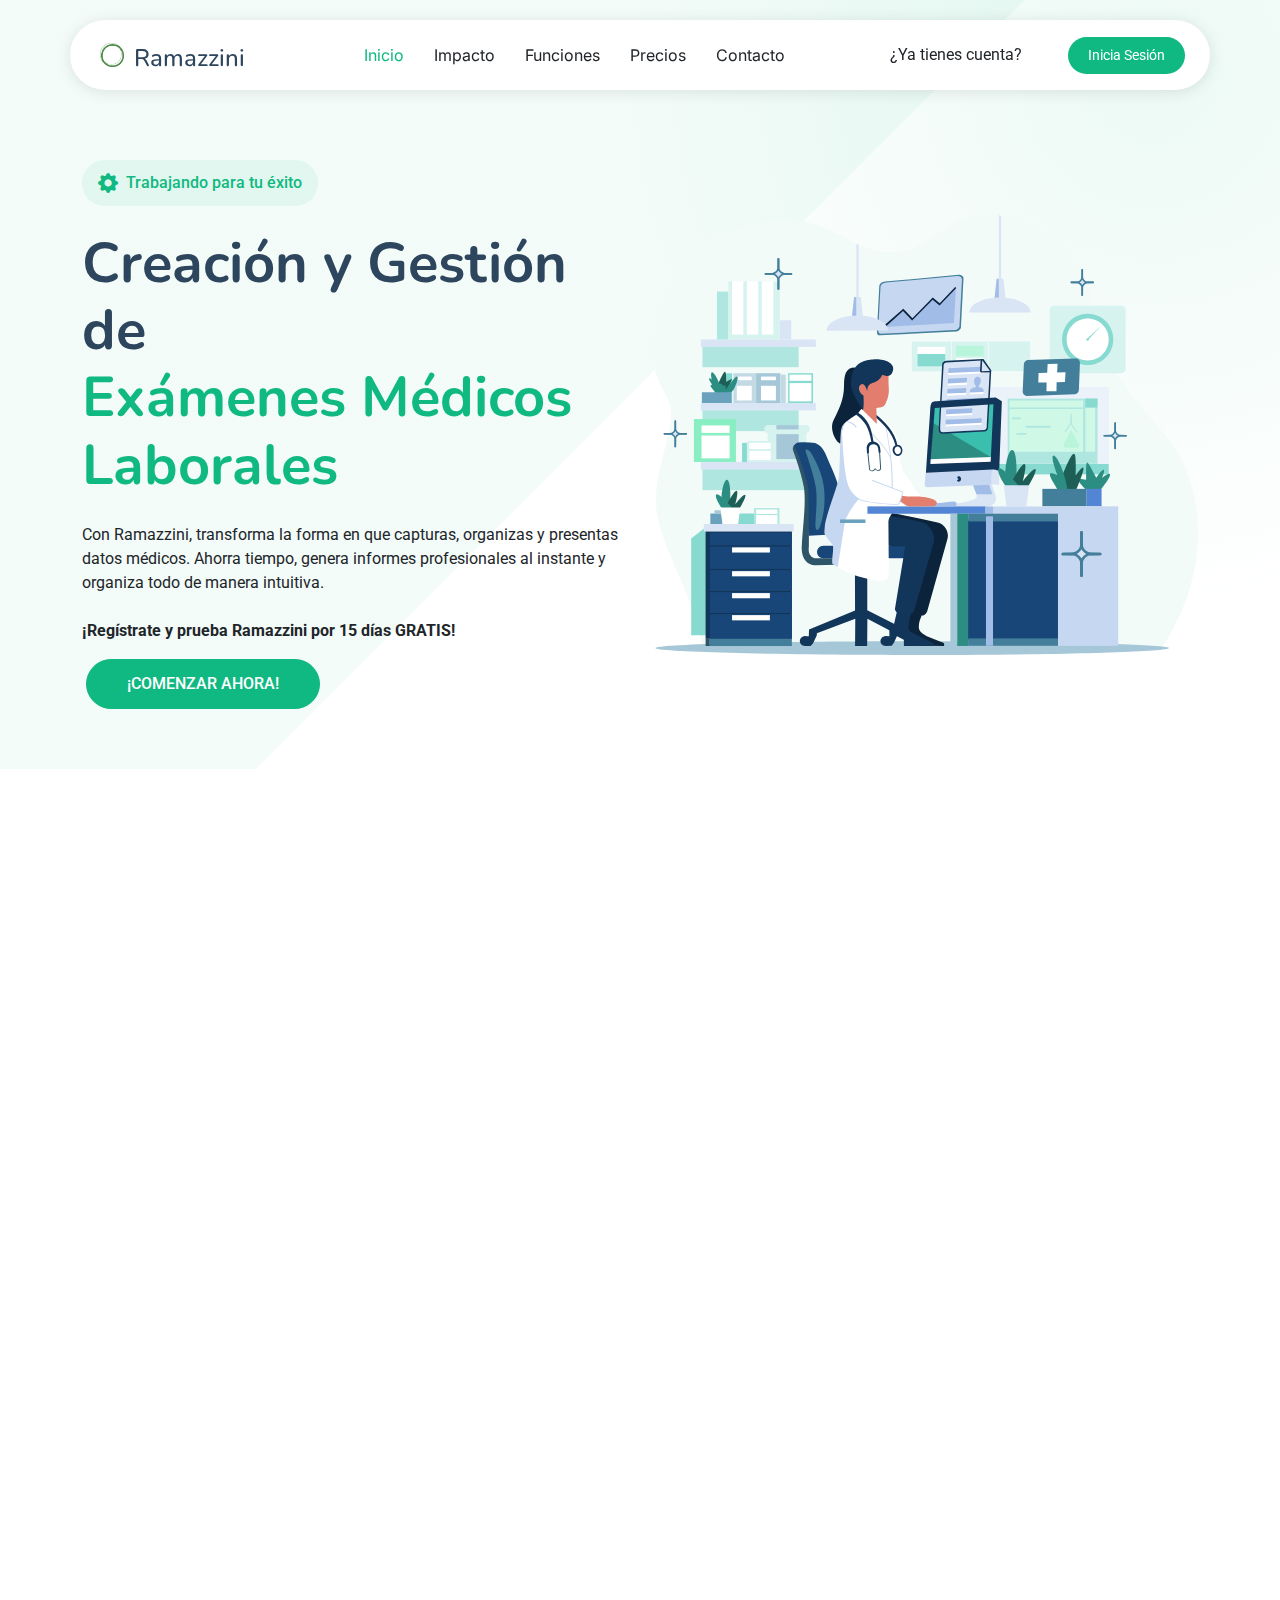
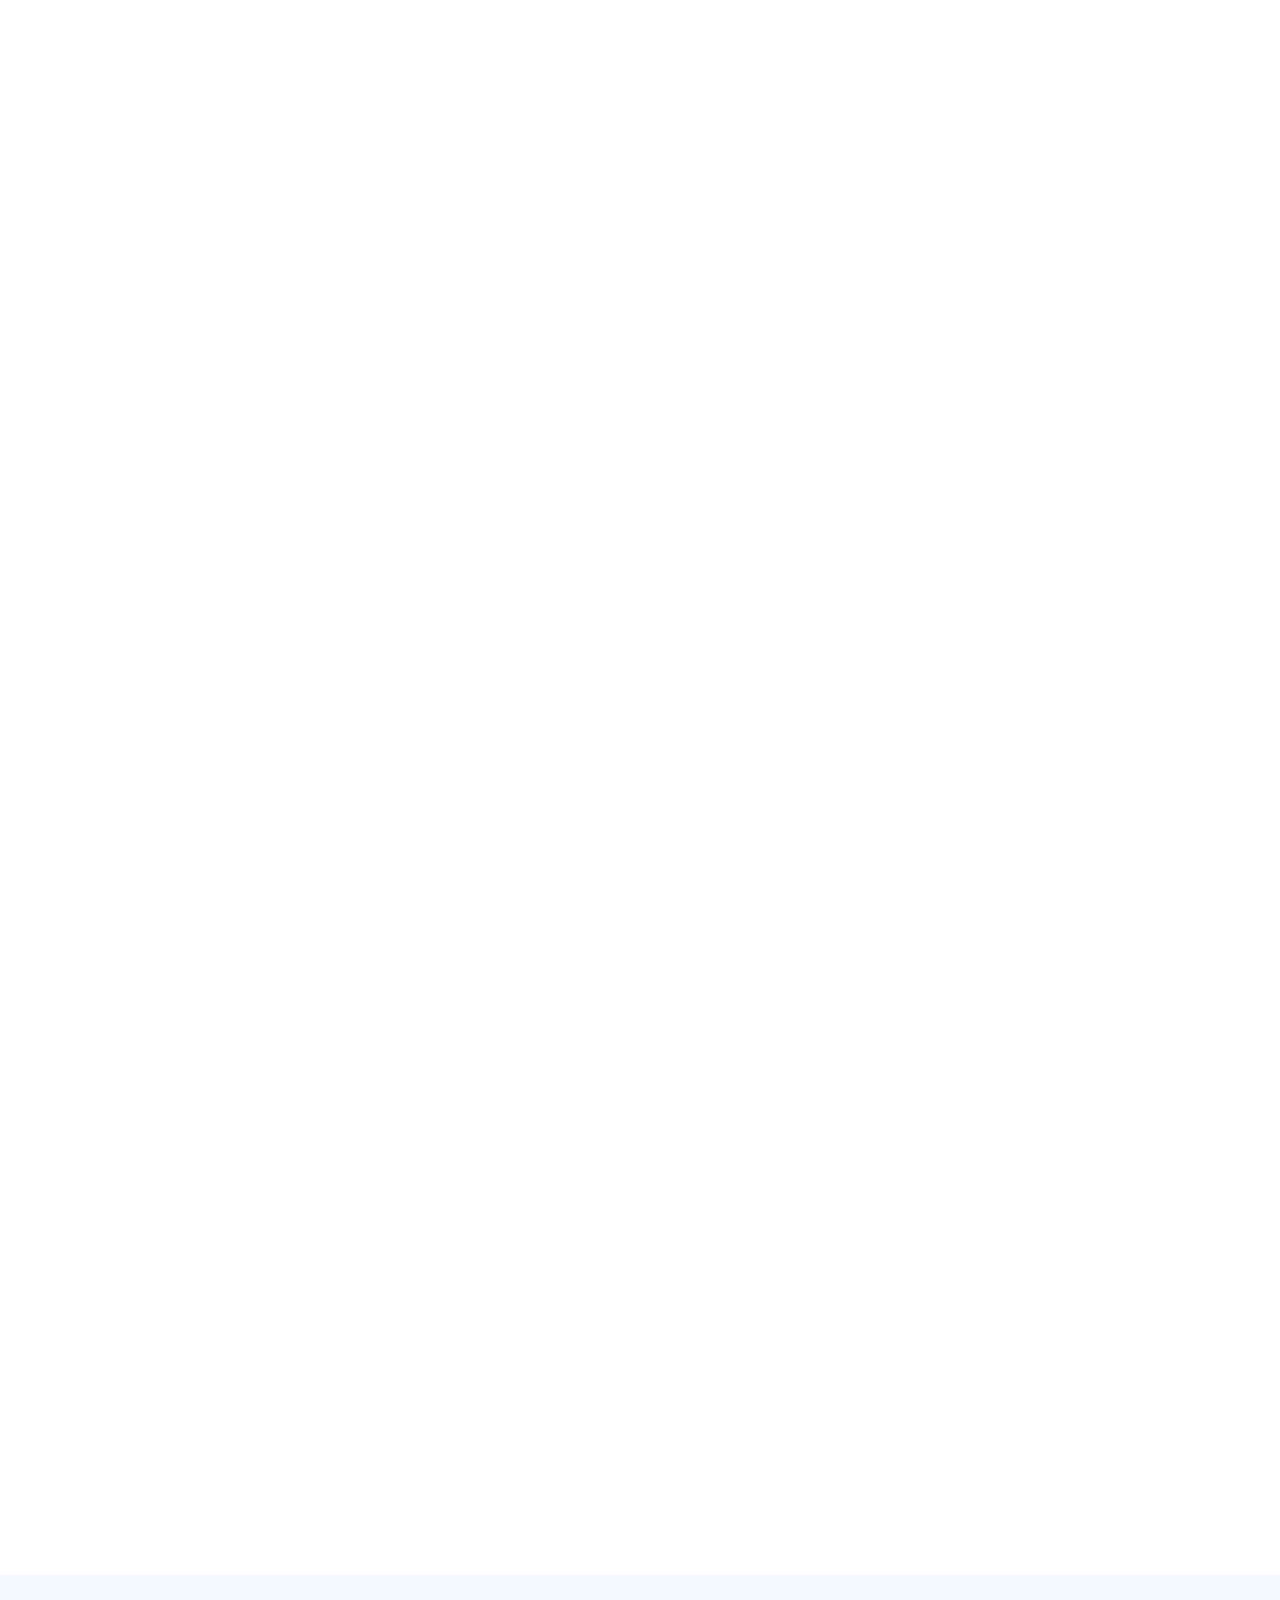
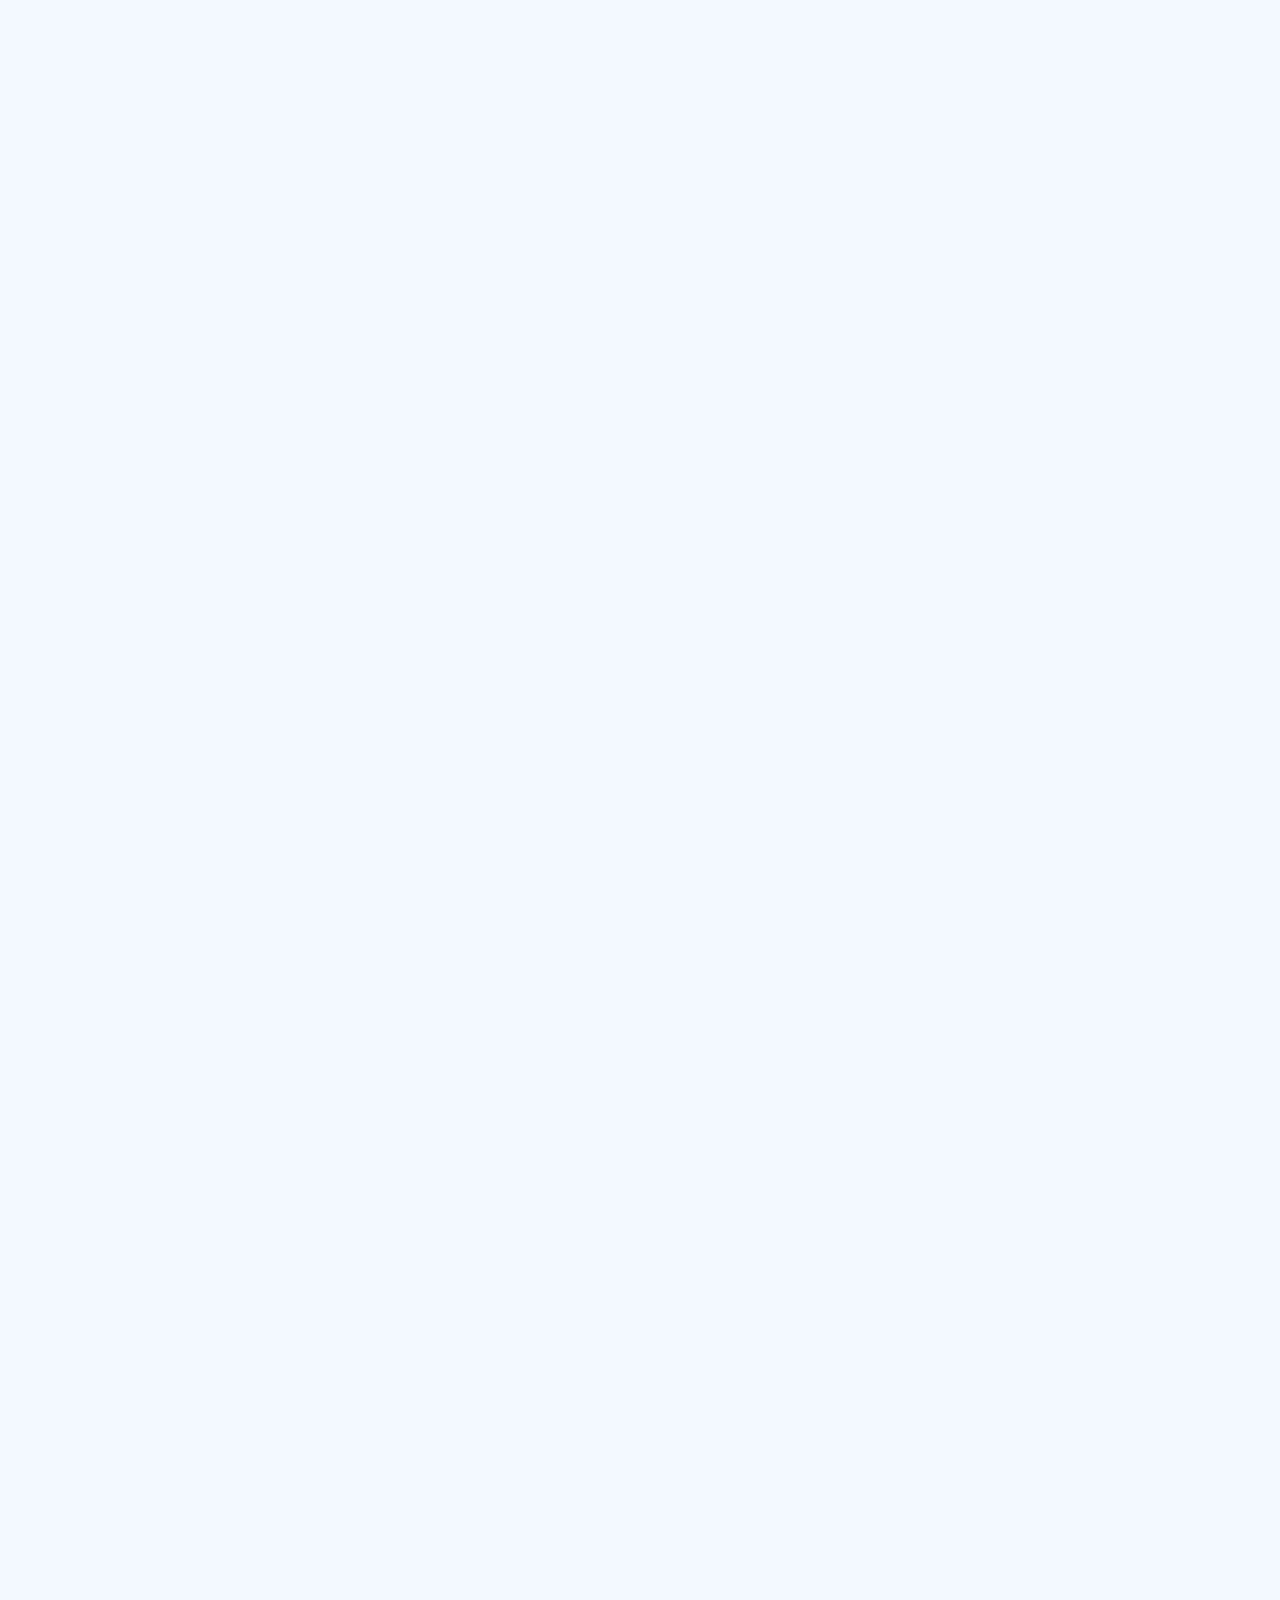
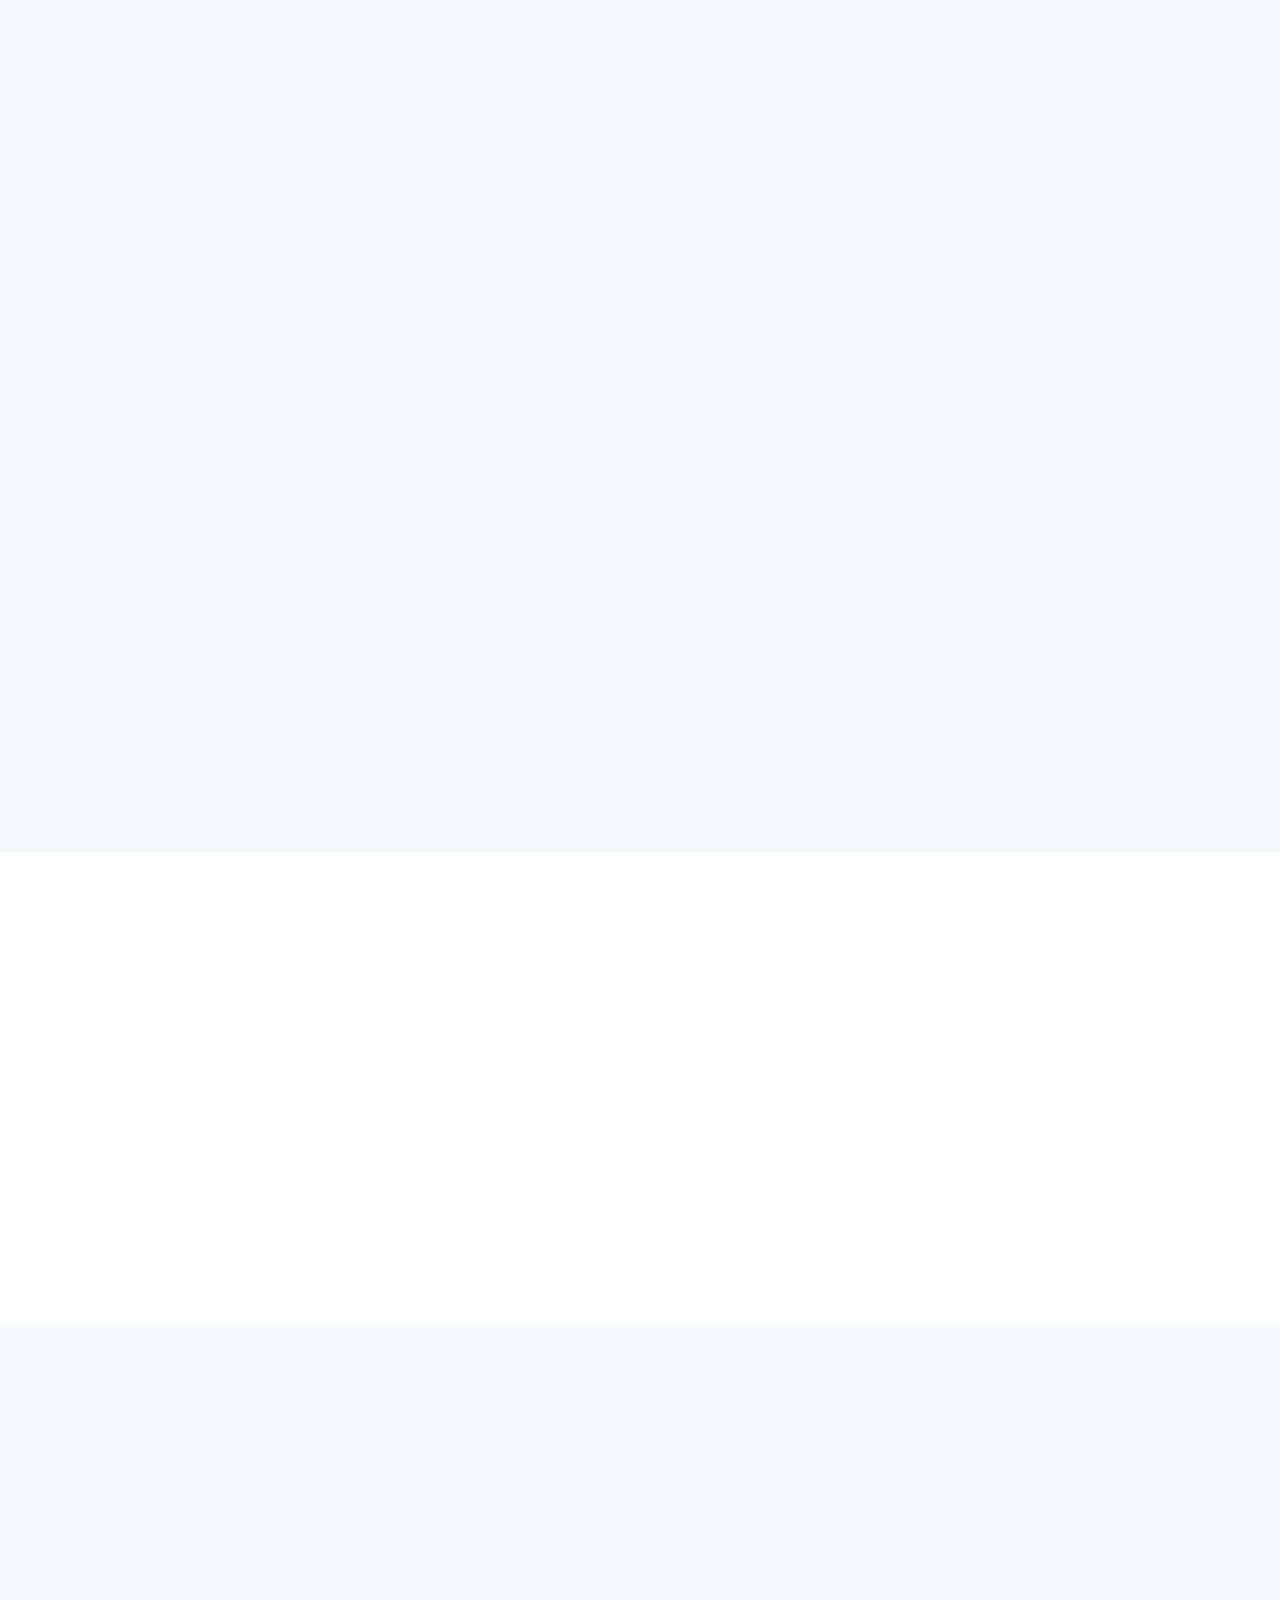
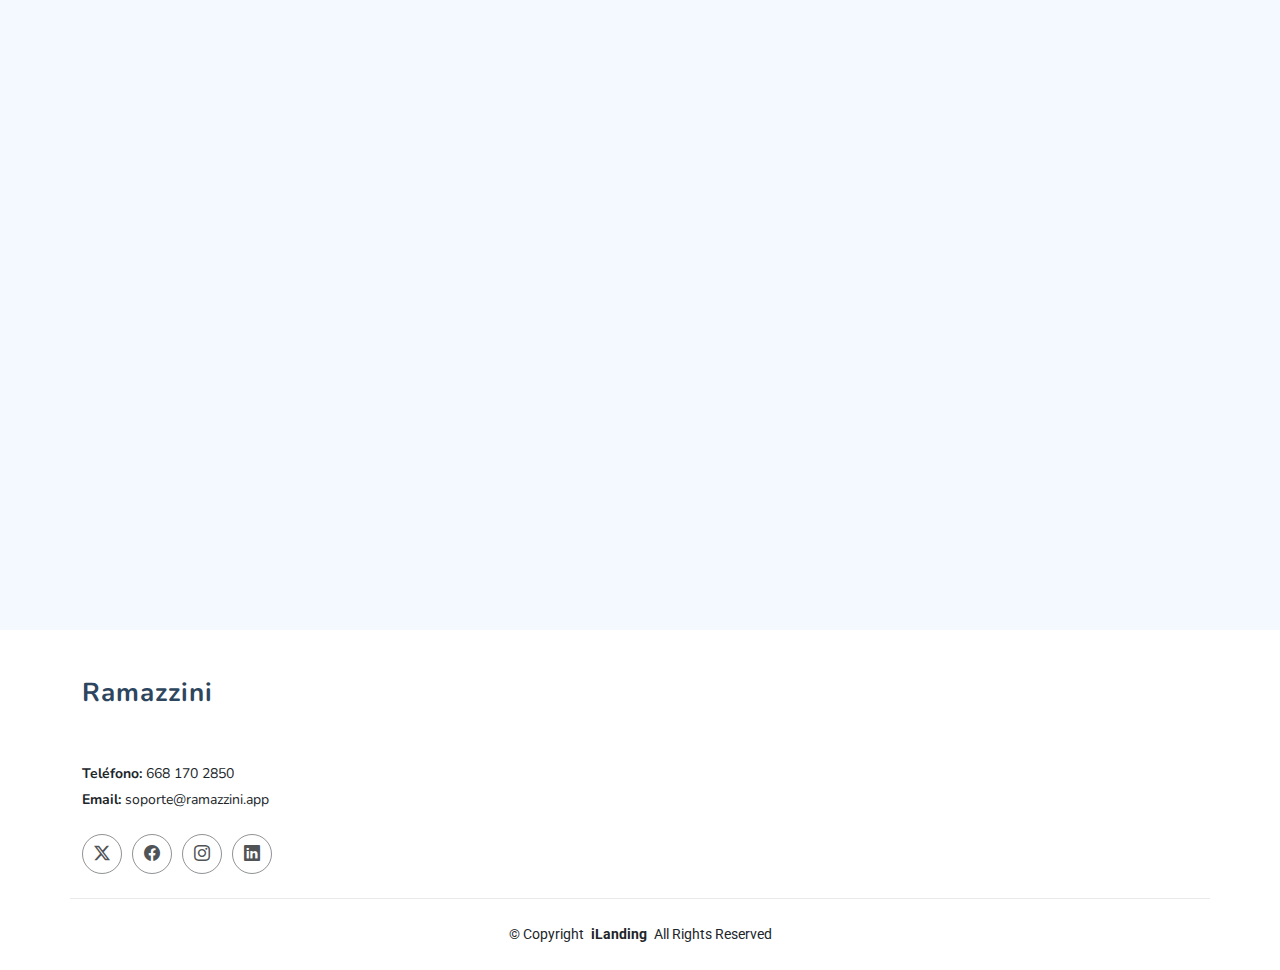
==== commit ee9beeb7: "Se agrega imagen de perfil y se arreglan detalles" ====
--- a/index.html
+++ b/index.html
@@ -76,7 +76,10 @@
         <i class="mobile-nav-toggle d-xl-none bi bi-list"></i>
       </nav>
 
-      <a class="btn-getstarted" href="https://ramazzini.app">COMENZAR</a> <!-- Agregar /auth/onboarding -->
+      <div class="d-flex align-items-center">
+        <span class="me-3 d-none d-sm-inline">¿Ya tienes cuenta?</span>
+        <a class="btn-getstarted" href="https://ramazzini.app">Inicia Sesión</a>
+      </div>
 
     </div>
   </header>
@@ -110,11 +113,11 @@
               </p>
 
               <div class="hero-buttons">
-                <a href="https://ramazzini.app" class="btn btn-primary me-0 me-sm-2 mx-1">¡COMENZAR AHORA!</a>
-                <a href="https://www.youtube.com/watch?v=Y7f98aduVJ8" class="btn btn-link mt-2 mt-sm-0 glightbox">
+                <a href="https://ramazzini.app/auth/onboarding" class="btn btn-primary me-0 me-sm-2 mx-1">¡COMENZAR AHORA!</a>
+                <!-- <a href="https://www.youtube.com/watch?v=Y7f98aduVJ8" class="btn btn-link mt-2 mt-sm-0 glightbox">
                   <i class="bi bi-play-circle me-1"></i>
                   Ver cómo funciona Ramazzini
-                </a>
+                </a> -->
               </div>
             </div>
           </div>
@@ -123,7 +126,7 @@
             <div class="hero-image" data-aos="zoom-out" data-aos-delay="300">
               <img src="assets/img/doctora.svg" alt="Hero Image" class="img-fluid">
 
-              <div class="customers-badge">
+              <!-- <div class="customers-badge">
                 <div class="customer-avatars">
                   <img src="assets/img/avatar-1.webp" alt="Customer 1" class="avatar">
                   <img src="assets/img/avatar-2.webp" alt="Customer 2" class="avatar">
@@ -133,7 +136,7 @@
                   <span class="avatar more">12+</span>
                 </div>
                 <p class="mb-0 mt-2">12,000+ lorem ipsum dolor sit amet consectetur adipiscing elit</p>
-              </div>
+              </div> -->
             </div>
           </div>
         </div>
@@ -223,7 +226,7 @@
               <div class="row gy-4">
                 <div class="col-lg-5">
                   <div class="profile d-flex align-items-center gap-3">
-                    <img src="assets/img/avatar-1.webp" alt="CEO Profile" class="profile-image">
+                    <img src="assets/img/perfil.jpeg" alt="CEO Profile" class="profile-image">
                     <div>
                       <h4 class="profile-name">Edgar Coronel</h4>
                       <p class="profile-position">Desarrollador</p>
@@ -250,7 +253,7 @@
                 <img src="assets/img/mujer-cubrebocas.webp" alt="mujer-cubrebocas" class="img-fluid small-image rounded-4">
               </div>
               <div class="experience-badge floating">
-                <h3>2000+ <span>Trabajadores</span></h3>
+                <h3>2000+<span> Trabajadores</span></h3>
                 <p>gestionados con Ramazzini en 2024</p>
               </div>
             </div>
@@ -546,7 +549,7 @@
           <div class="col-lg-8 mx-auto text-center">
             <h2 class="display-4 mb-4">Regístrate, es muy fácil</h2>
             <h5 class="mb-4">Crea tu cuenta en segundos y descubre lo fácil que es gestionar tu práctica.</h5>
-            <a href="https://ramazzini.app" class="btn btn-cta">¡Comienza ahora tu prueba GRATIS!</a>
+            <a href="https://ramazzini.app/auth/onboarding" class="btn btn-cta">¡Comienza ahora tu prueba GRATIS!</a>
           </div>
 
           <!-- Abstract Background Elements -->
@@ -792,7 +795,7 @@
               <div>
                 <h3>Filtrado Inteligente de Trabajadores</h3>
                 <p>Encuentra rápidamente a los trabajadores que más necesitan atención con filtros avanzados. Segmenta por factores de riesgo como enfermedades crónicas, exposición a agentes peligrosos o estatus laboral. Toma decisiones informadas sin perder tiempo en búsquedas manuales.</p>
-                <a href="terminosYCondiciones.html" class="read-more">Read More <i class="bi bi-arrow-right"></i></a>
+                <!-- <a href="terminos-y-condiciones.html" class="read-more">Read More <i class="bi bi-arrow-right"></i></a> -->
               </div>
             </div>
           </div>
@@ -897,7 +900,7 @@
                 </li>
               </ul>
 
-              <a href="https://ramazzini.app" class="btn btn-primary" style="margin-top: 1.9rem;">
+              <a href="https://ramazzini.app/auth/onboarding" class="btn btn-primary" style="margin-top: 1.9rem;">
                 Iniciar Prueba Gratuita
                 <i class="bi bi-arrow-right"></i>
               </a>
@@ -934,7 +937,7 @@
                 </li>
               </ul>
 
-              <a href="https://ramazzini.app" class="btn btn-light btn-bordered" style="margin-top: 1.9rem;">
+              <a href="https://ramazzini.app/auth/onboarding" class="btn btn-light btn-bordered" style="margin-top: 1.9rem;">
                 Iniciar Prueba Gratuita
                 <i class="bi bi-arrow-right"></i>
               </a>
@@ -976,7 +979,7 @@
                 </li> -->
               </ul>
 
-              <a href="https://ramazzini.app" class="btn btn-primary">
+              <a href="https://ramazzini.app/auth/onboarding" class="btn btn-primary">
                 Iniciar Prueba Gratuita
                 <i class="bi bi-arrow-right"></i>
               </a>
@@ -1074,7 +1077,7 @@
           <div class="col-lg-8 mx-auto text-center">
             <h2 class="display-4 mb-4">Regístrate, es muy fácil</h2>
             <h5 class="mb-4">Crea tu cuenta en segundos y descubre lo fácil que es gestionar tu práctica.</h5>
-            <a href="https://ramazzini.app" class="btn btn-cta">¡Comienza ahora tu prueba GRATIS!</a>
+            <a href="https://ramazzini.app/auth/onboarding" class="btn btn-cta">¡Comienza ahora tu prueba GRATIS!</a>
           </div>
 
           <!-- Abstract Background Elements -->
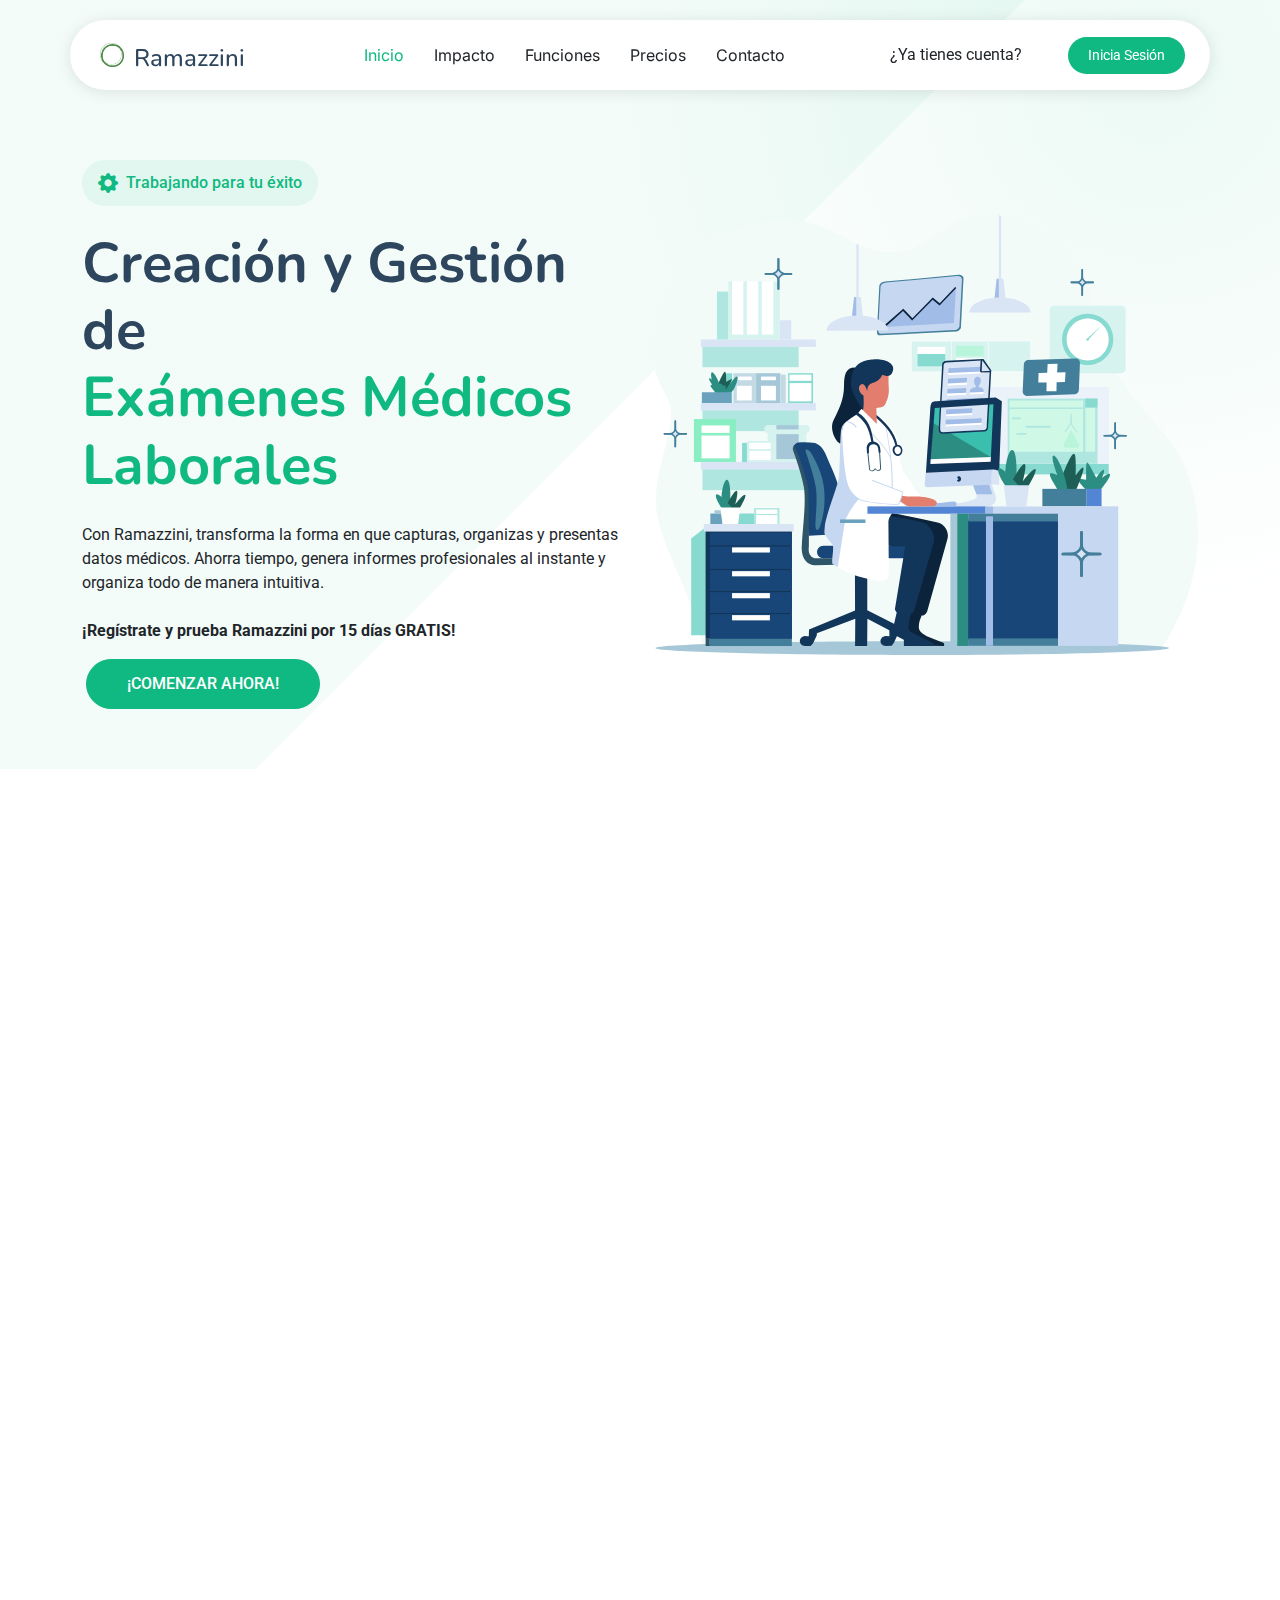
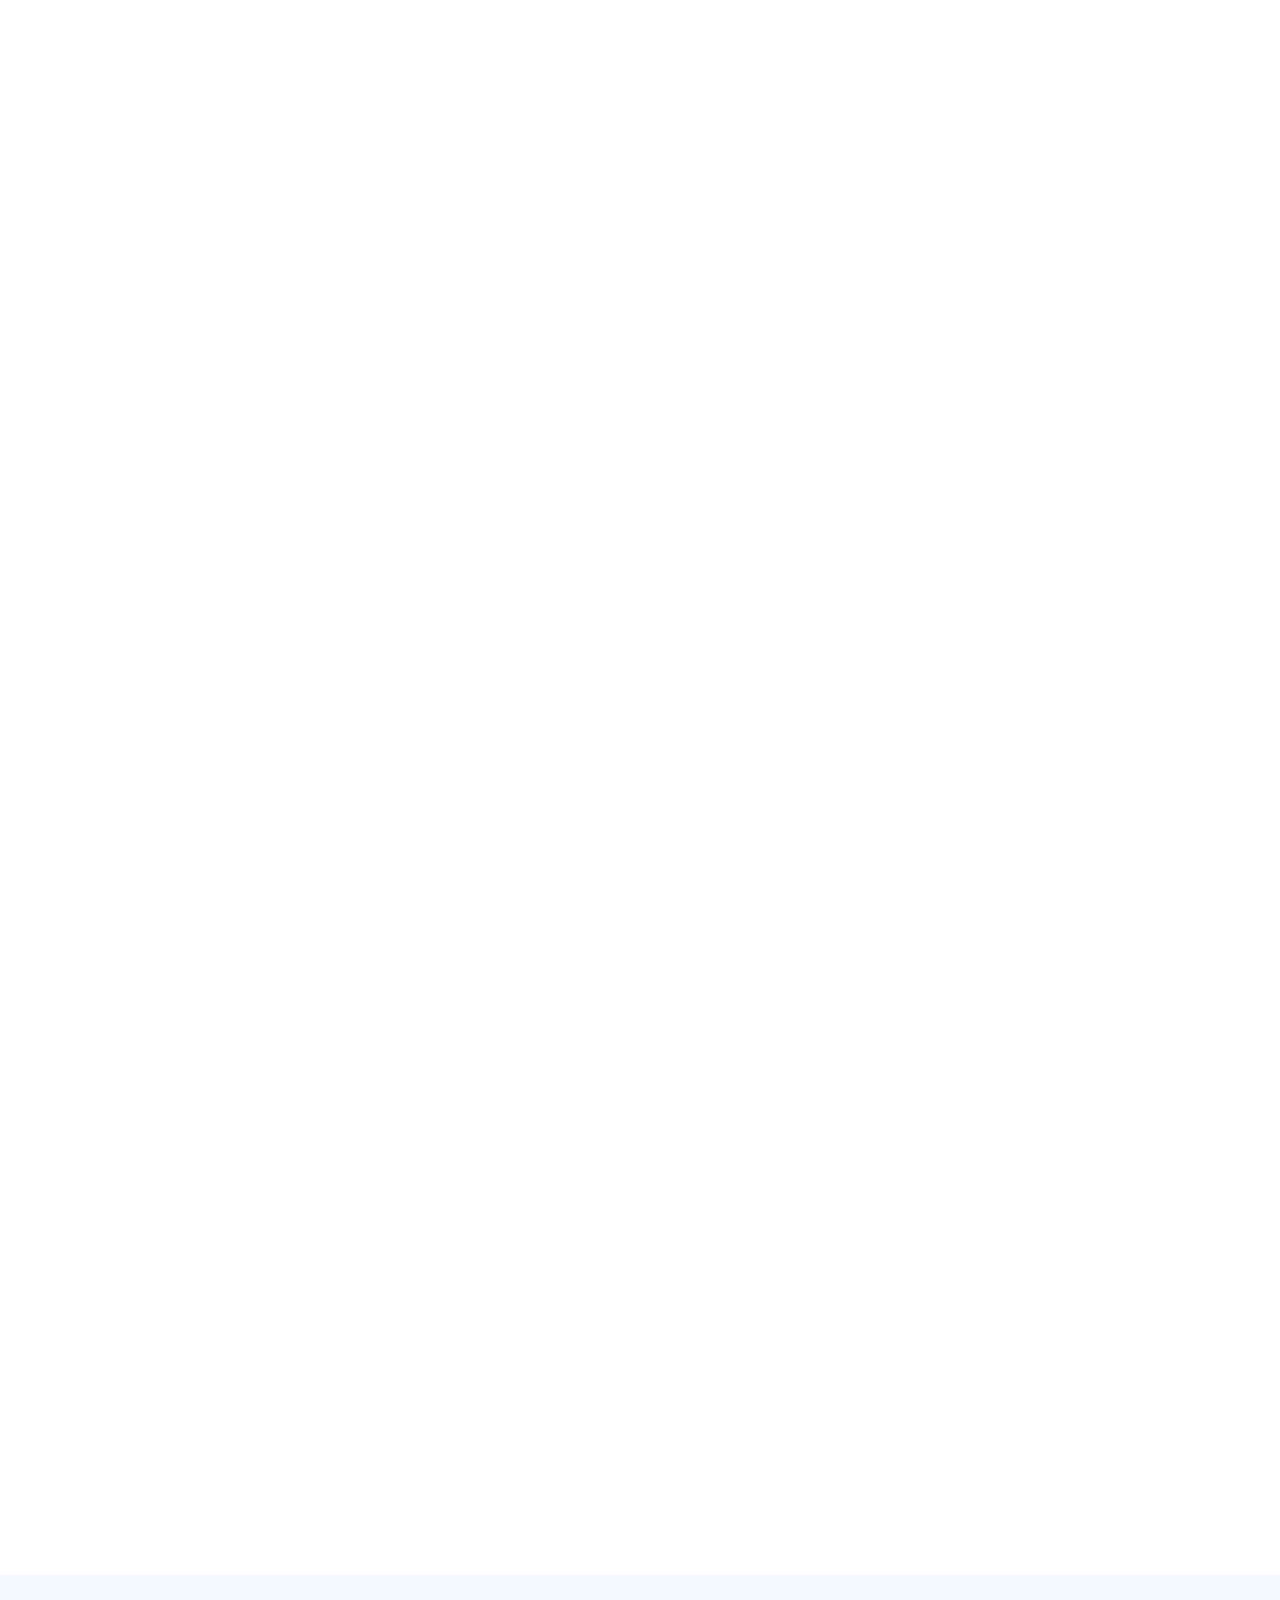
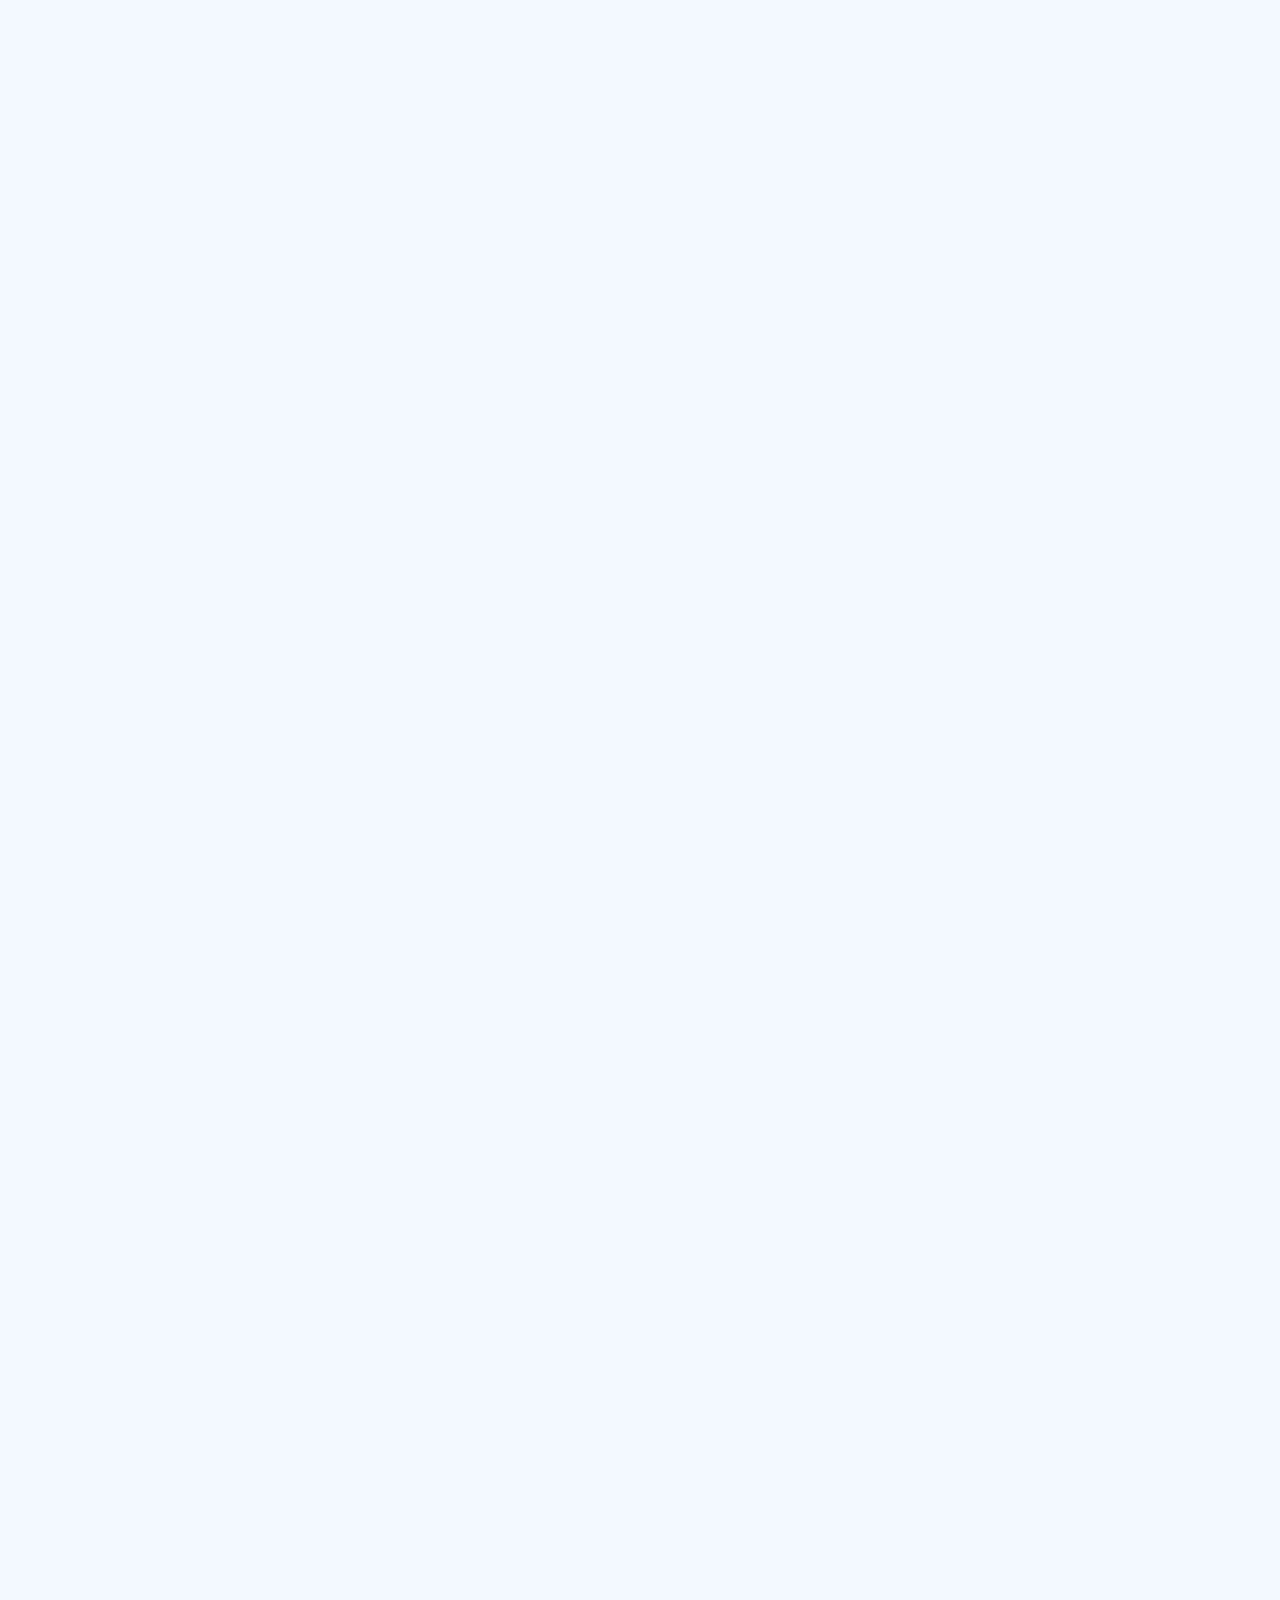
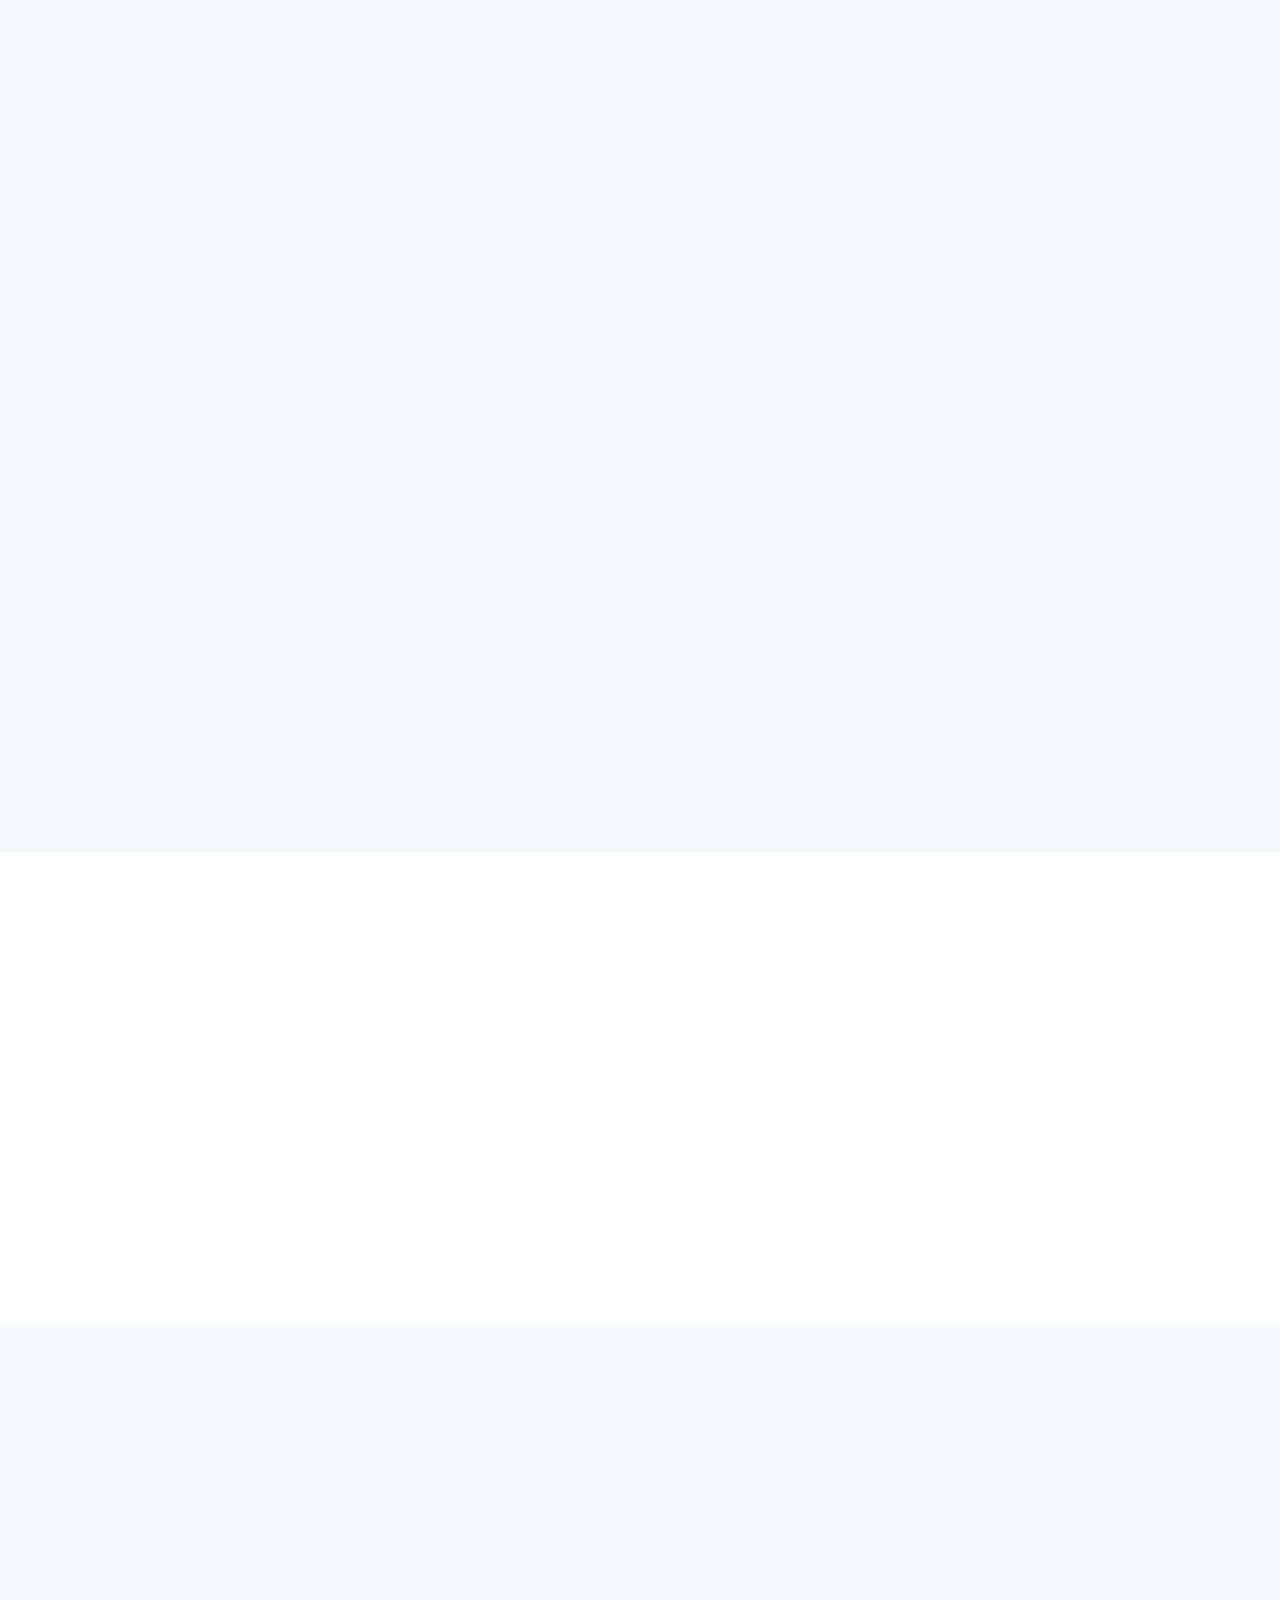
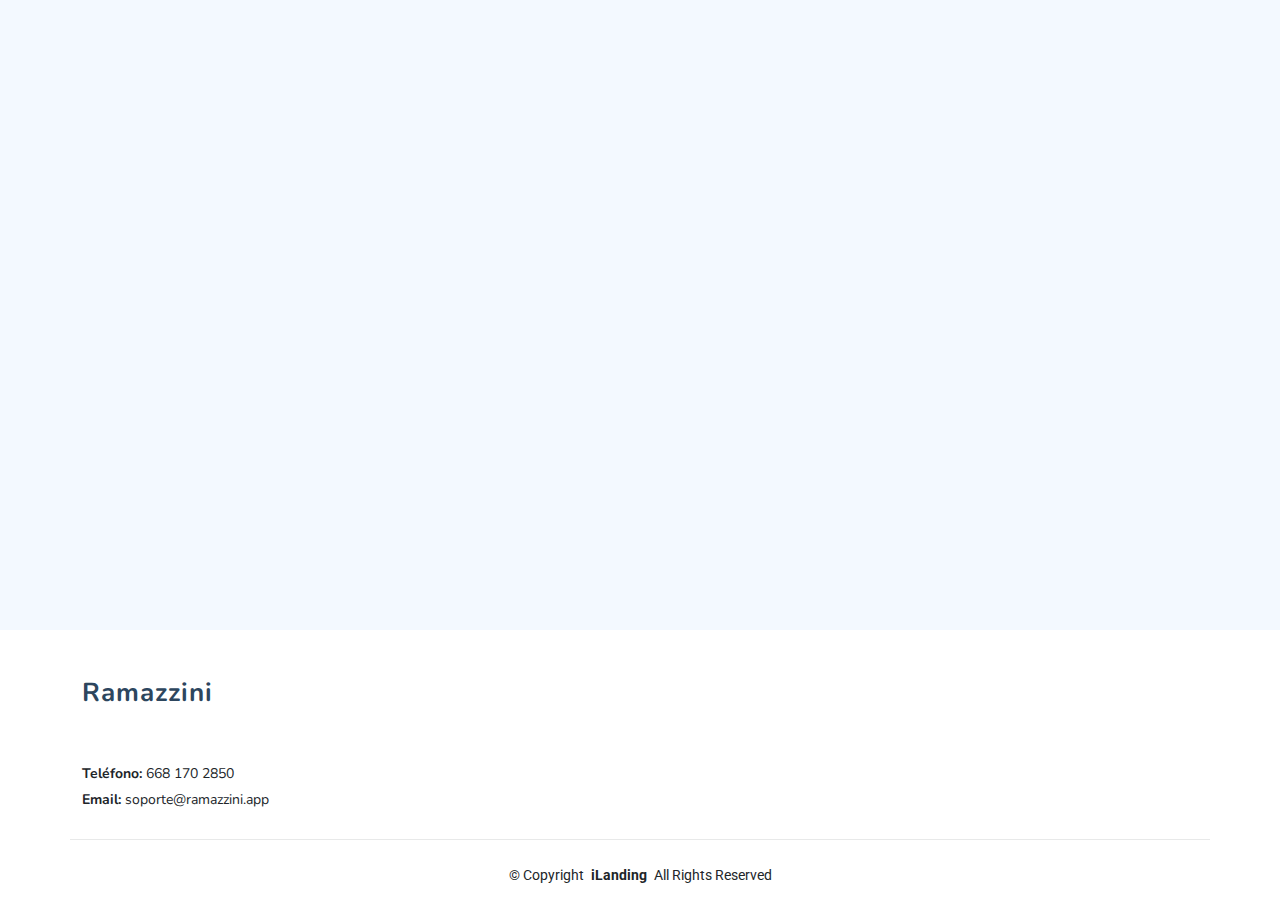
==== commit efb9e089: "Update" ====
--- a/index.html
+++ b/index.html
@@ -1233,12 +1233,12 @@
             <p class="mt-3"><strong>Teléfono:</strong> <span>668 170 2850</span></p>
             <p><strong>Email:</strong> <span>soporte@ramazzini.app</span></p>
           </div>
-          <div class="social-links d-flex mt-4">
+          <!-- <div class="social-links d-flex mt-4">
             <a href=""><i class="bi bi-twitter-x"></i></a>
             <a href=""><i class="bi bi-facebook"></i></a>
             <a href=""><i class="bi bi-instagram"></i></a>
             <a href=""><i class="bi bi-linkedin"></i></a>
-          </div>
+          </div> -->
         </div>
 
         <!-- <div class="col-lg-2 col-md-3 footer-links">
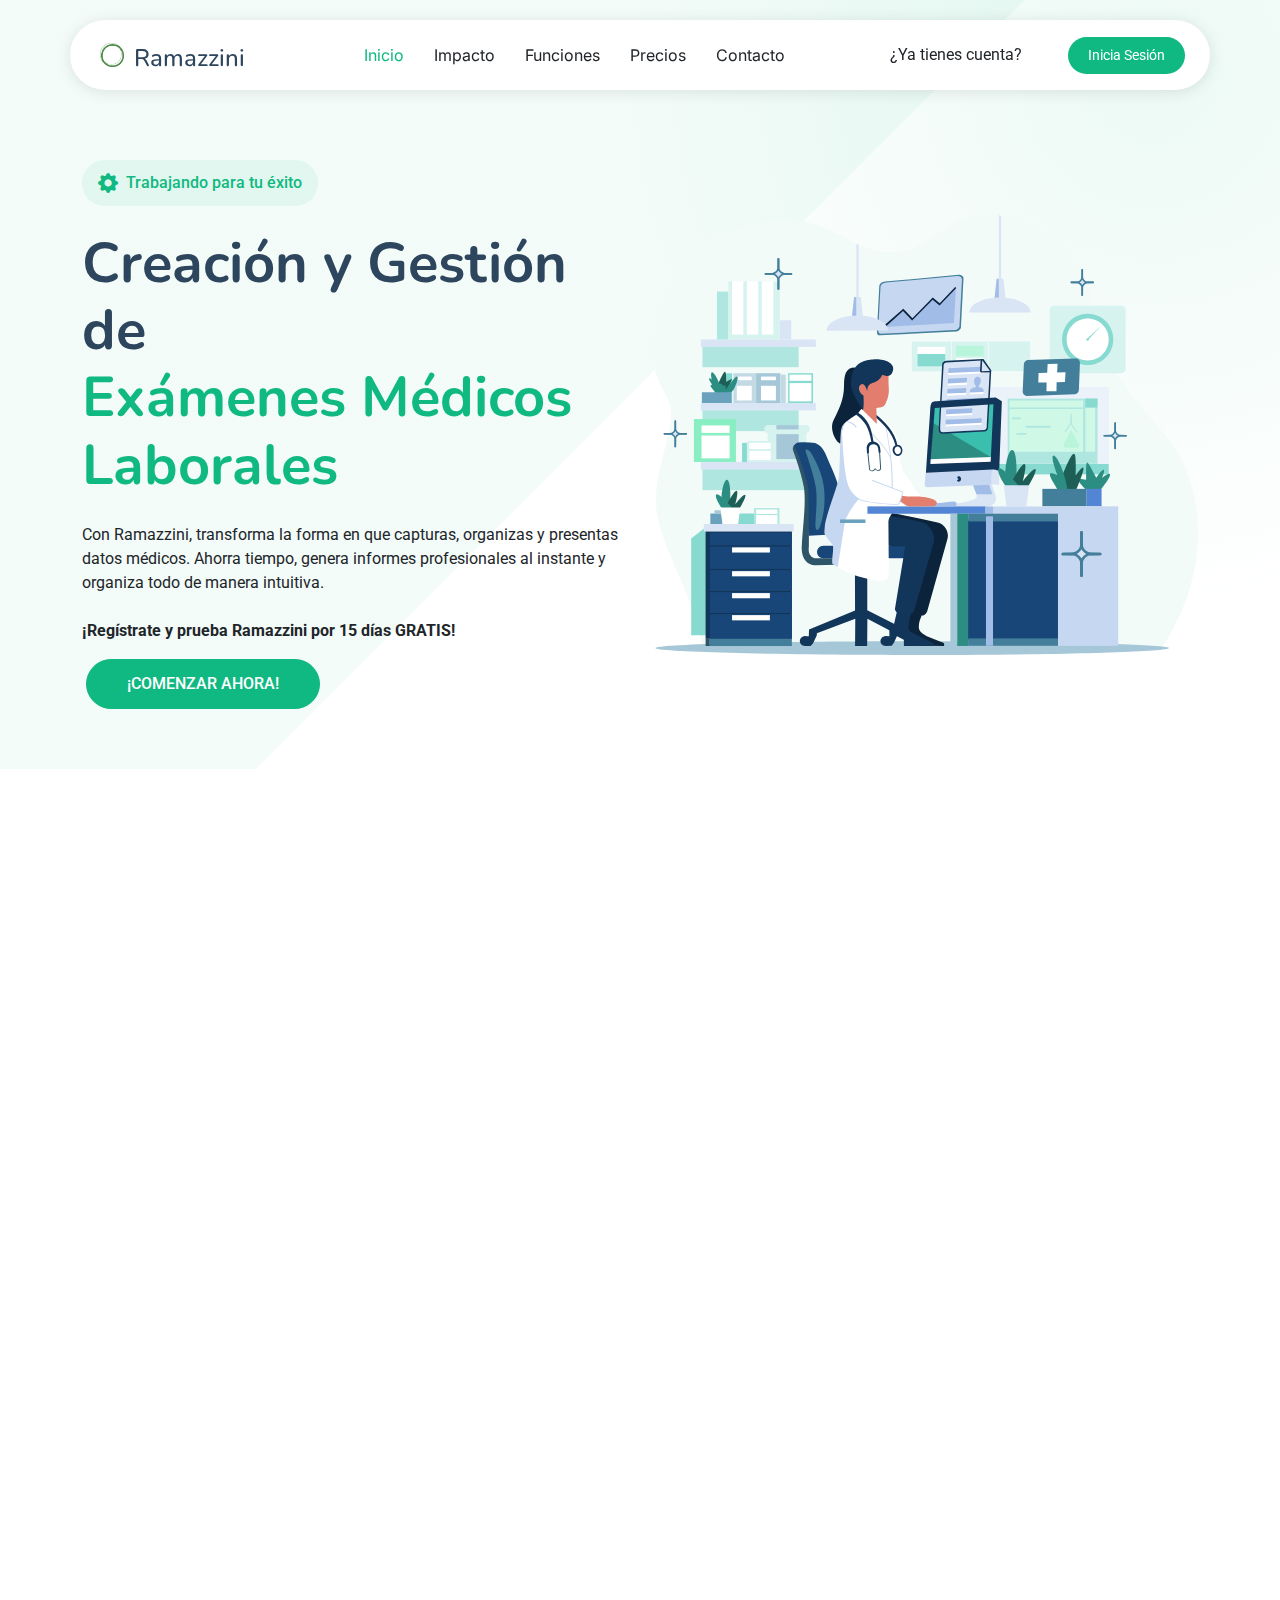
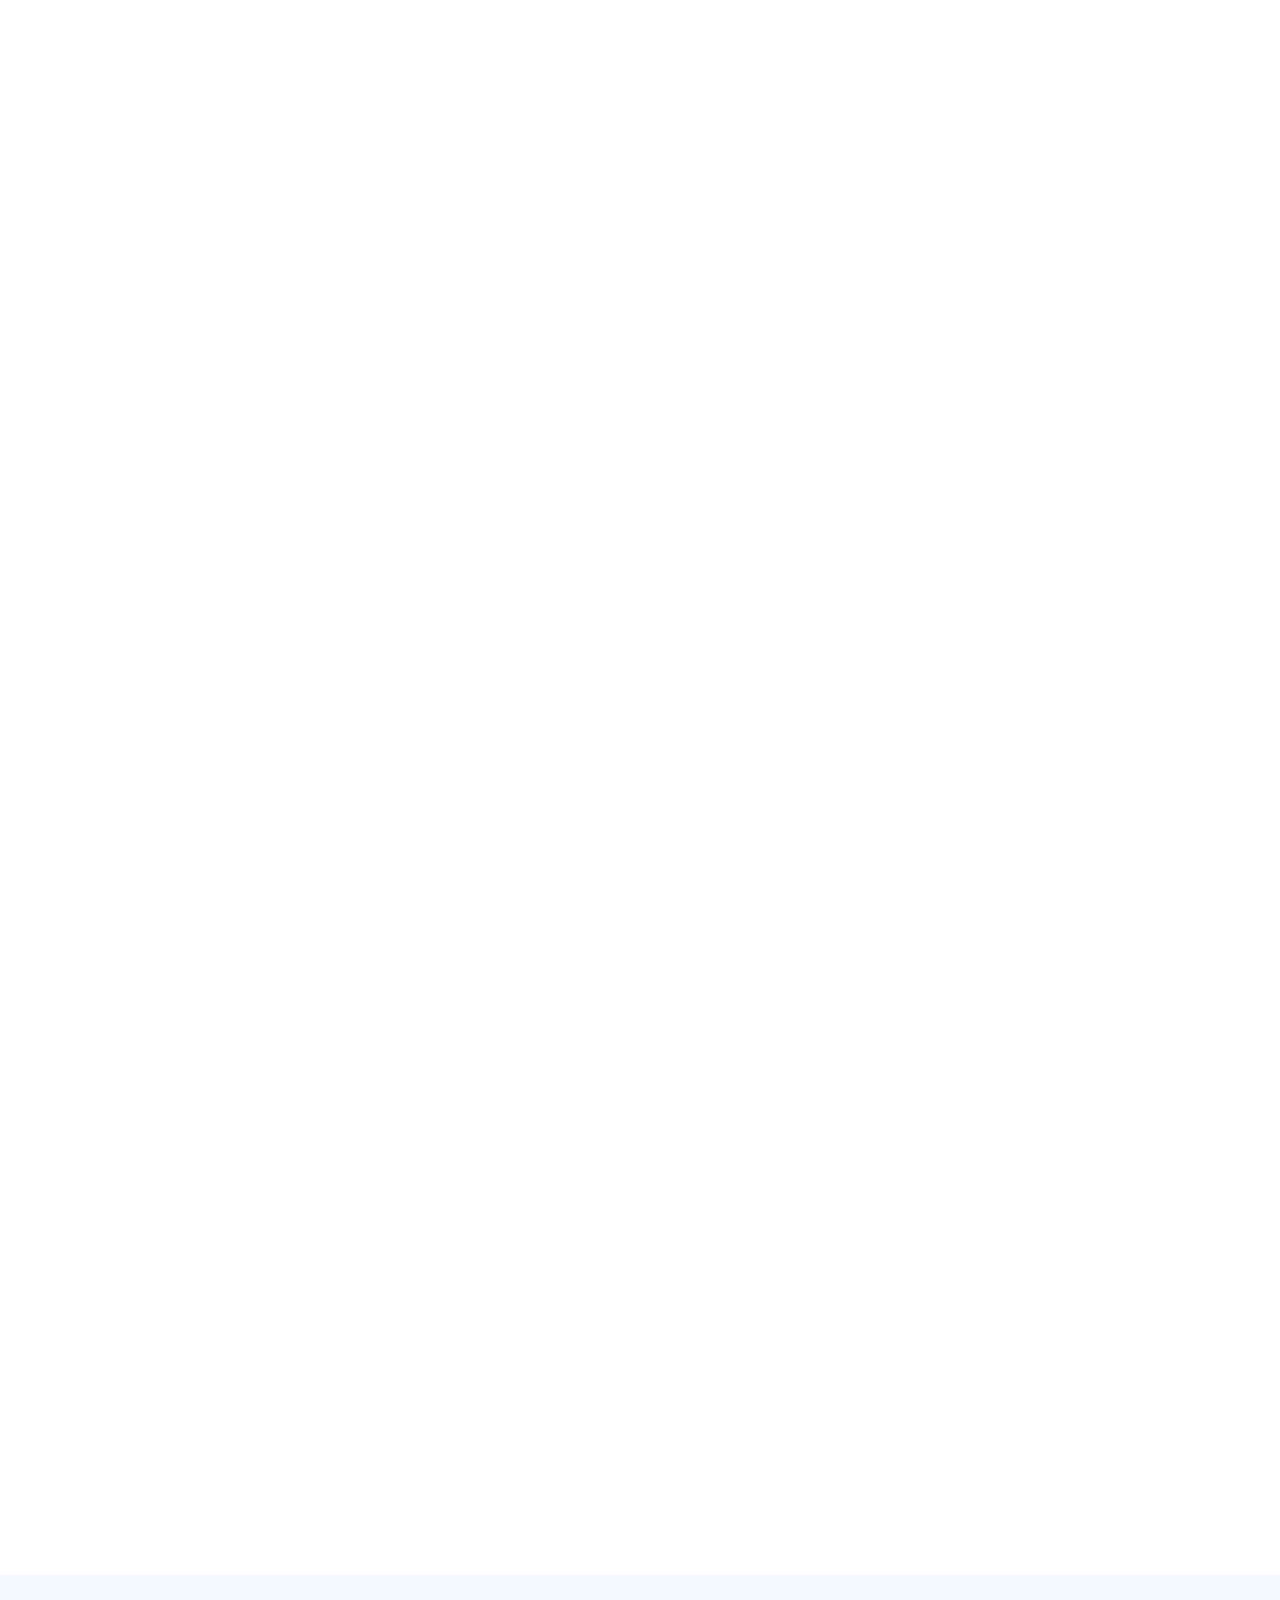
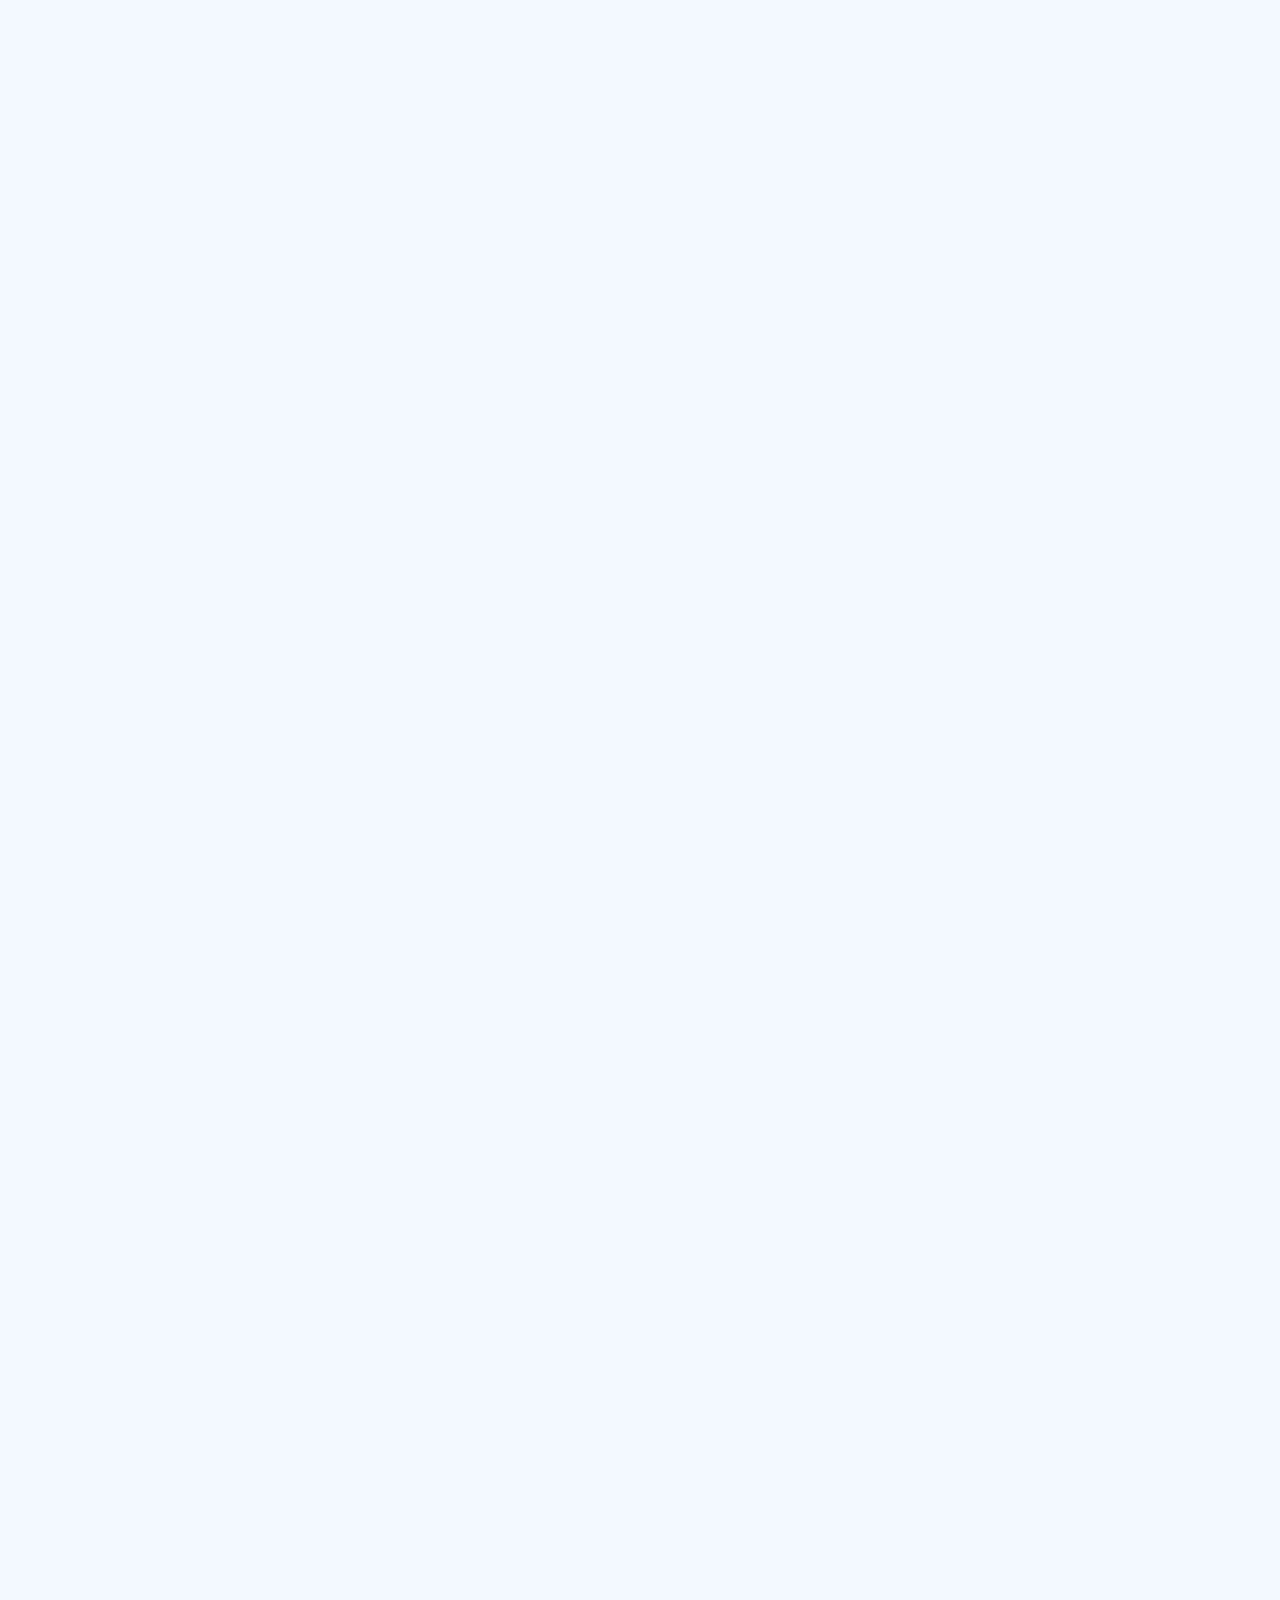
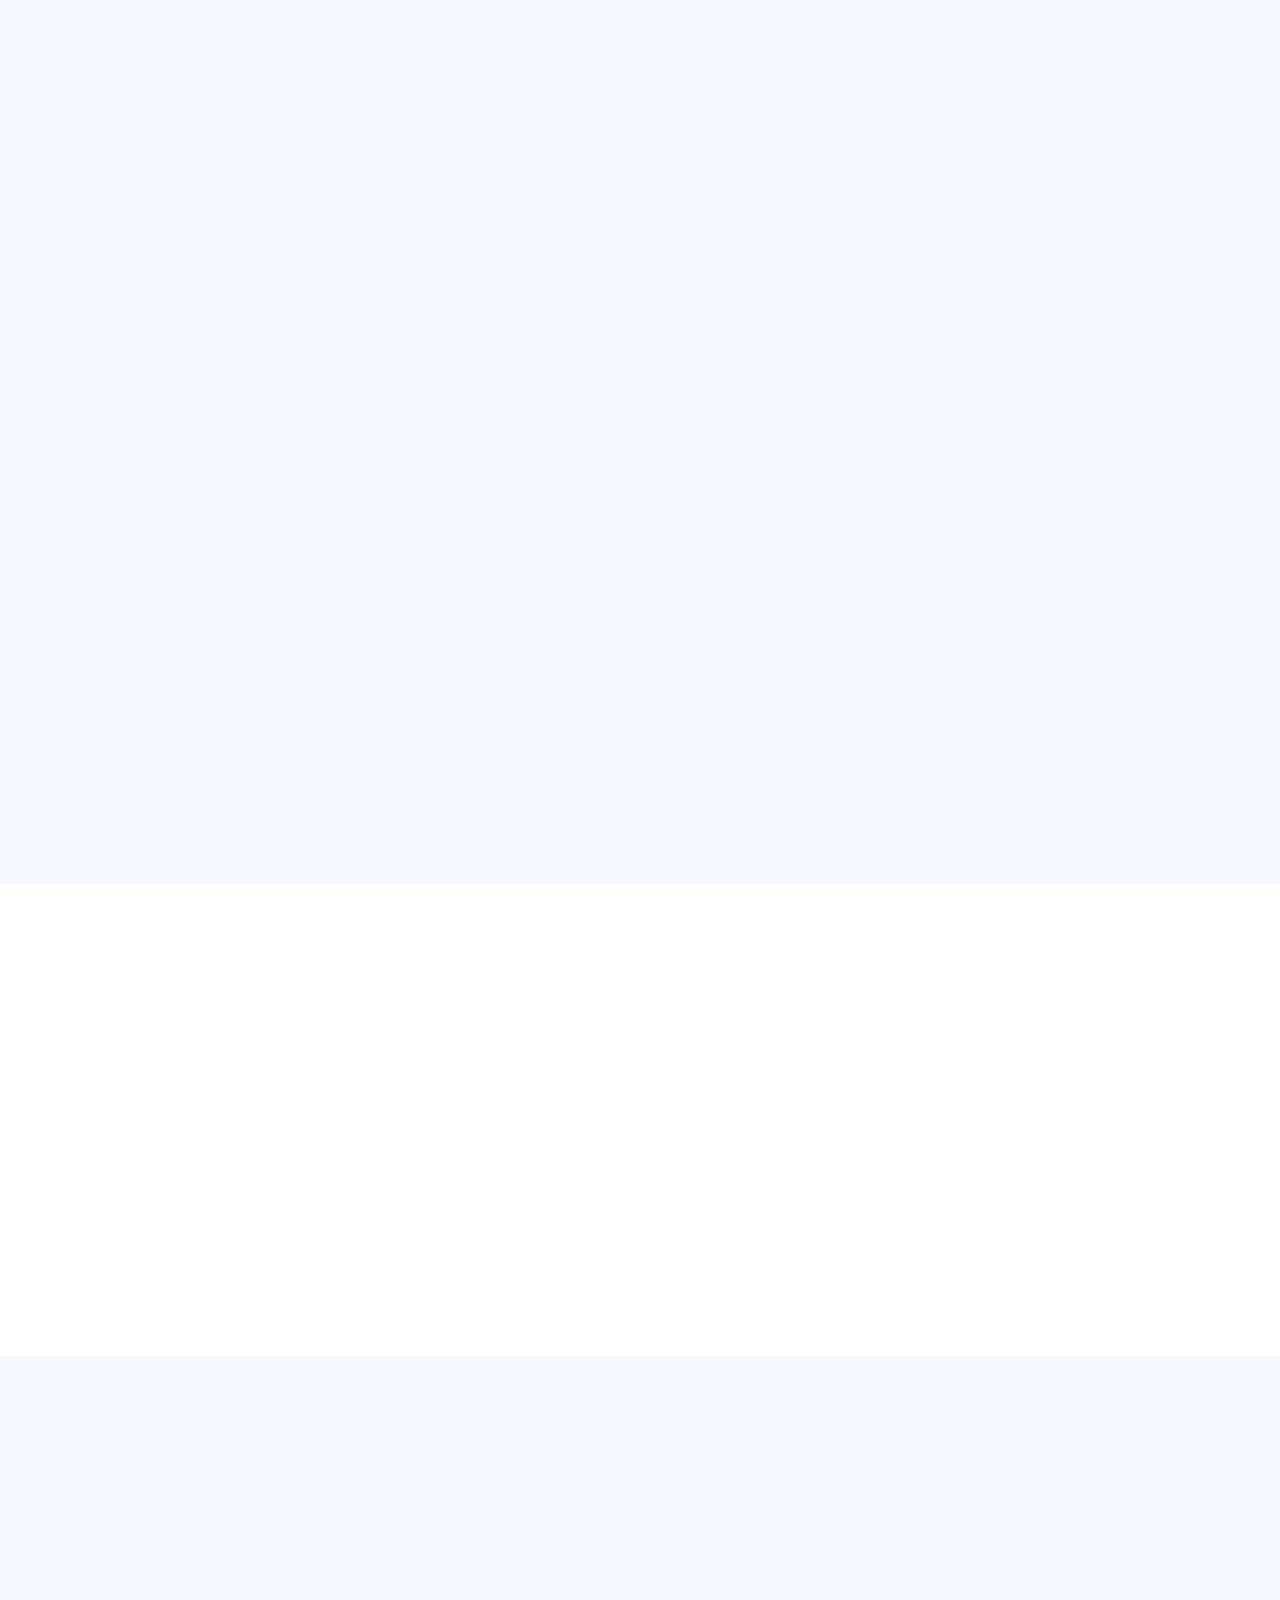
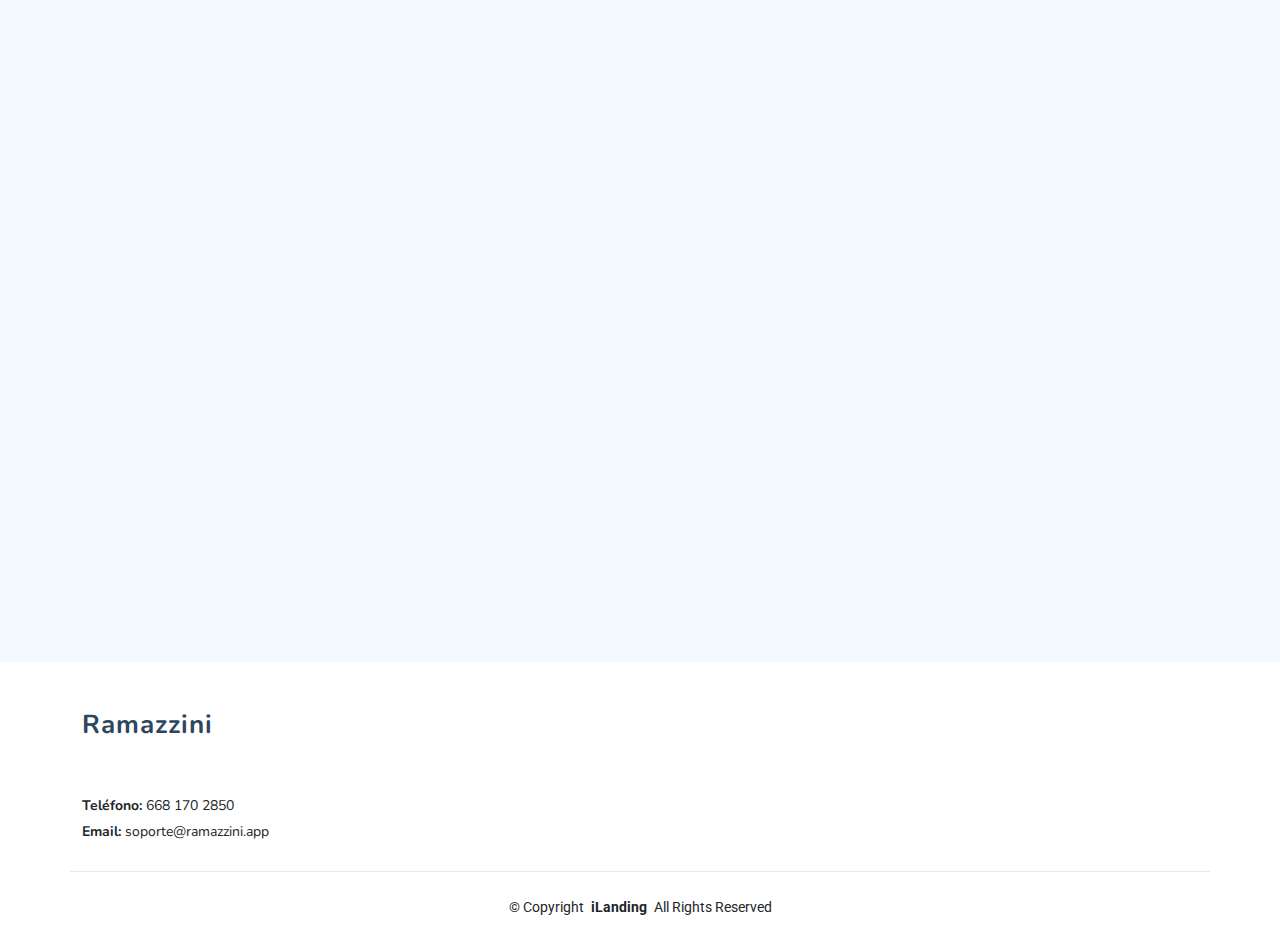
==== commit 080c1103: "Se ajustan los planes" ====
--- a/index.html
+++ b/index.html
@@ -863,10 +863,10 @@
           <!-- Basic Plan -->
           <div class="col-lg-4" data-aos="fade-up" data-aos-delay="100">
             <div class="pricing-card">
-              <h2>Plan Individual</h2>
+              <h2>Plan Básico</h2>
               <div class="price">
                 <span class="currency">$</span>
-                <span class="amount">399</span>
+                <span class="amount">599</span>
                 <span class="period">MXN / MENSUAL</span>
               </div>
               <!-- <h4>Perfecto para empezar a digitalizar tu práctica.</h4> -->
@@ -876,11 +876,15 @@
               <ul class="features-list">
                 <li>
                   <i class="bi bi-check-circle-fill"></i>
-                  Un usuario.
+                  50 Historias Clínicas al mes.
                 </li>
                 <li>
                   <i class="bi bi-check-circle-fill"></i>
-                  Gestión de hasta 10 empresas.
+                  Usuarios ilimitados
+                </li>
+                <li>
+                  <i class="bi bi-check-circle-fill"></i>
+                  Gestión de empresas ilimitadas.
                 </li>
                 <!-- <li>
                   <i class="bi bi-check-circle-fill"></i>
@@ -900,7 +904,7 @@
                 </li>
               </ul>
 
-              <a href="https://ramazzini.app/auth/onboarding" class="btn btn-primary" style="margin-top: 1.9rem;">
+              <a href="https://ramazzini.app/auth/onboarding" class="btn btn-primary" >
                 Iniciar Prueba Gratuita
                 <i class="bi bi-arrow-right"></i>
               </a>
@@ -915,7 +919,7 @@
               <h2>Plan Profesional</h2>
               <div class="price">
                 <span class="currency">$</span>
-                <span class="amount">1,749</span>
+                <span class="amount">1,999</span>
                 <span class="period">MXN / MENSUAL</span>
               </div>
               <!-- <h4>Optimiza tu gestión con herramientas avanzadas.</h4> -->
@@ -925,11 +929,15 @@
               <ul class="features-list">
                 <li>
                   <i class="bi bi-check-circle-fill"></i>
-                  Hasta 5 usuarios simultáneos.
+                  300 Historias Clínicas al mes.
                 </li>
                 <li>
                   <i class="bi bi-check-circle-fill"></i>
-                  Gestión de hasta 50 empresas.
+                  Usuarios ilimitados
+                </li>
+                <li>
+                  <i class="bi bi-check-circle-fill"></i>
+                  Gestión de empresas ilimitadas.
                 </li>
                 <li>
                   <i class="bi bi-check-circle-fill"></i>
@@ -937,7 +945,7 @@
                 </li>
               </ul>
 
-              <a href="https://ramazzini.app/auth/onboarding" class="btn btn-light btn-bordered" style="margin-top: 1.9rem;">
+              <a href="https://ramazzini.app/auth/onboarding" class="btn btn-light btn-bordered">
                 Iniciar Prueba Gratuita
                 <i class="bi bi-arrow-right"></i>
               </a>
@@ -951,7 +959,7 @@
               <h2>Plan Empresarial </h2>
               <div class="price">
                 <span class="currency">$</span>
-                <span class="amount">4,499</span>
+                <span class="amount">3,899</span>
                 <span class="period">MXN / MENSUAL</span>
               </div>
               <!-- <h4>Lo que necesitas para un gran volumen de operaciones.</h4> -->
@@ -963,15 +971,19 @@
               <ul class="features-list">
                 <li>
                   <i class="bi bi-check-circle-fill"></i>
-                  Hasta 15 usuarios simultáneos.
+                  600 Historias Clínicas al mes.
                 </li>
                 <li>
                   <i class="bi bi-check-circle-fill"></i>
-                  Gestión de hasta 150 empresas.
+                  Usuarios ilimitados
                 </li>
                 <li>
                   <i class="bi bi-check-circle-fill"></i>
-                  Soporte dedicado con atención personalizada.
+                  Gestión de empresas ilimitadas.
+                </li>
+                <li>
+                  <i class="bi bi-check-circle-fill"></i>
+                  Soporte con atención personalizada.
                 </li>
                 <!-- <li>
                   <i class="bi bi-check-circle-fill"></i>
